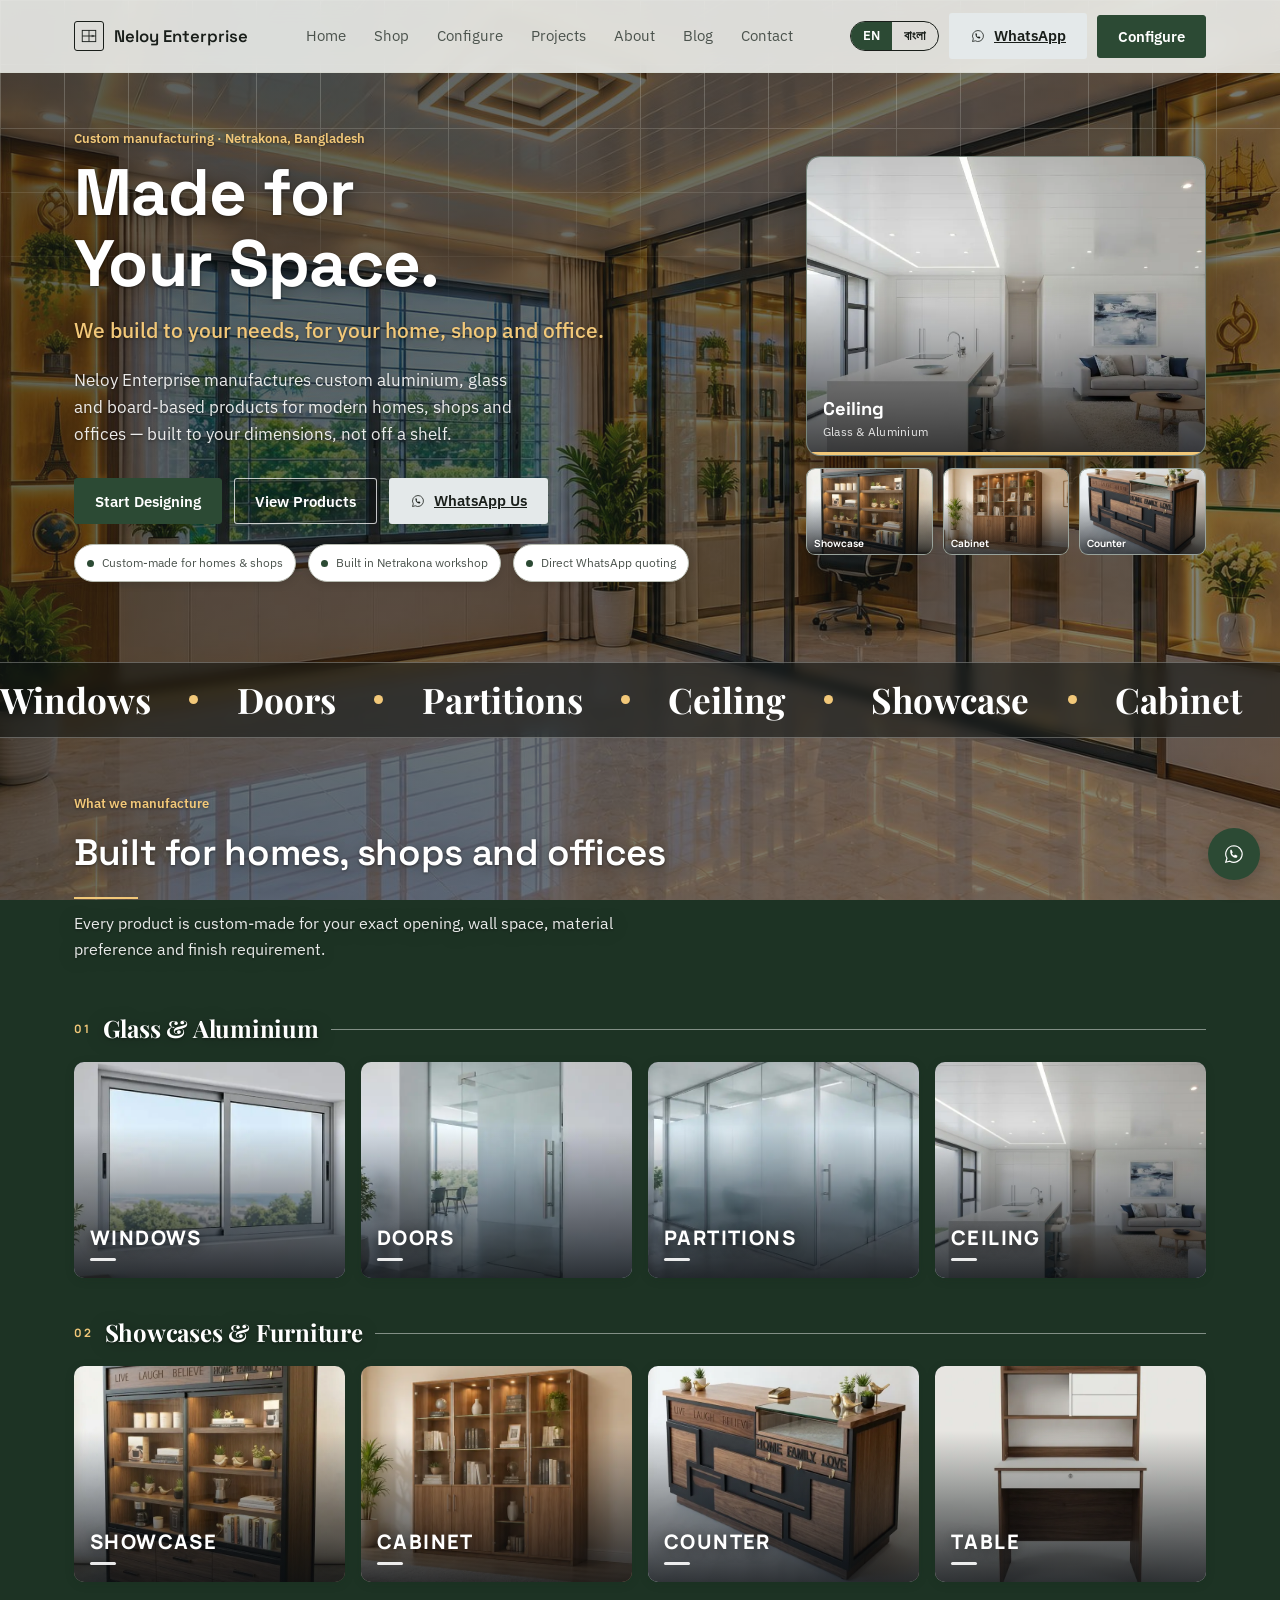
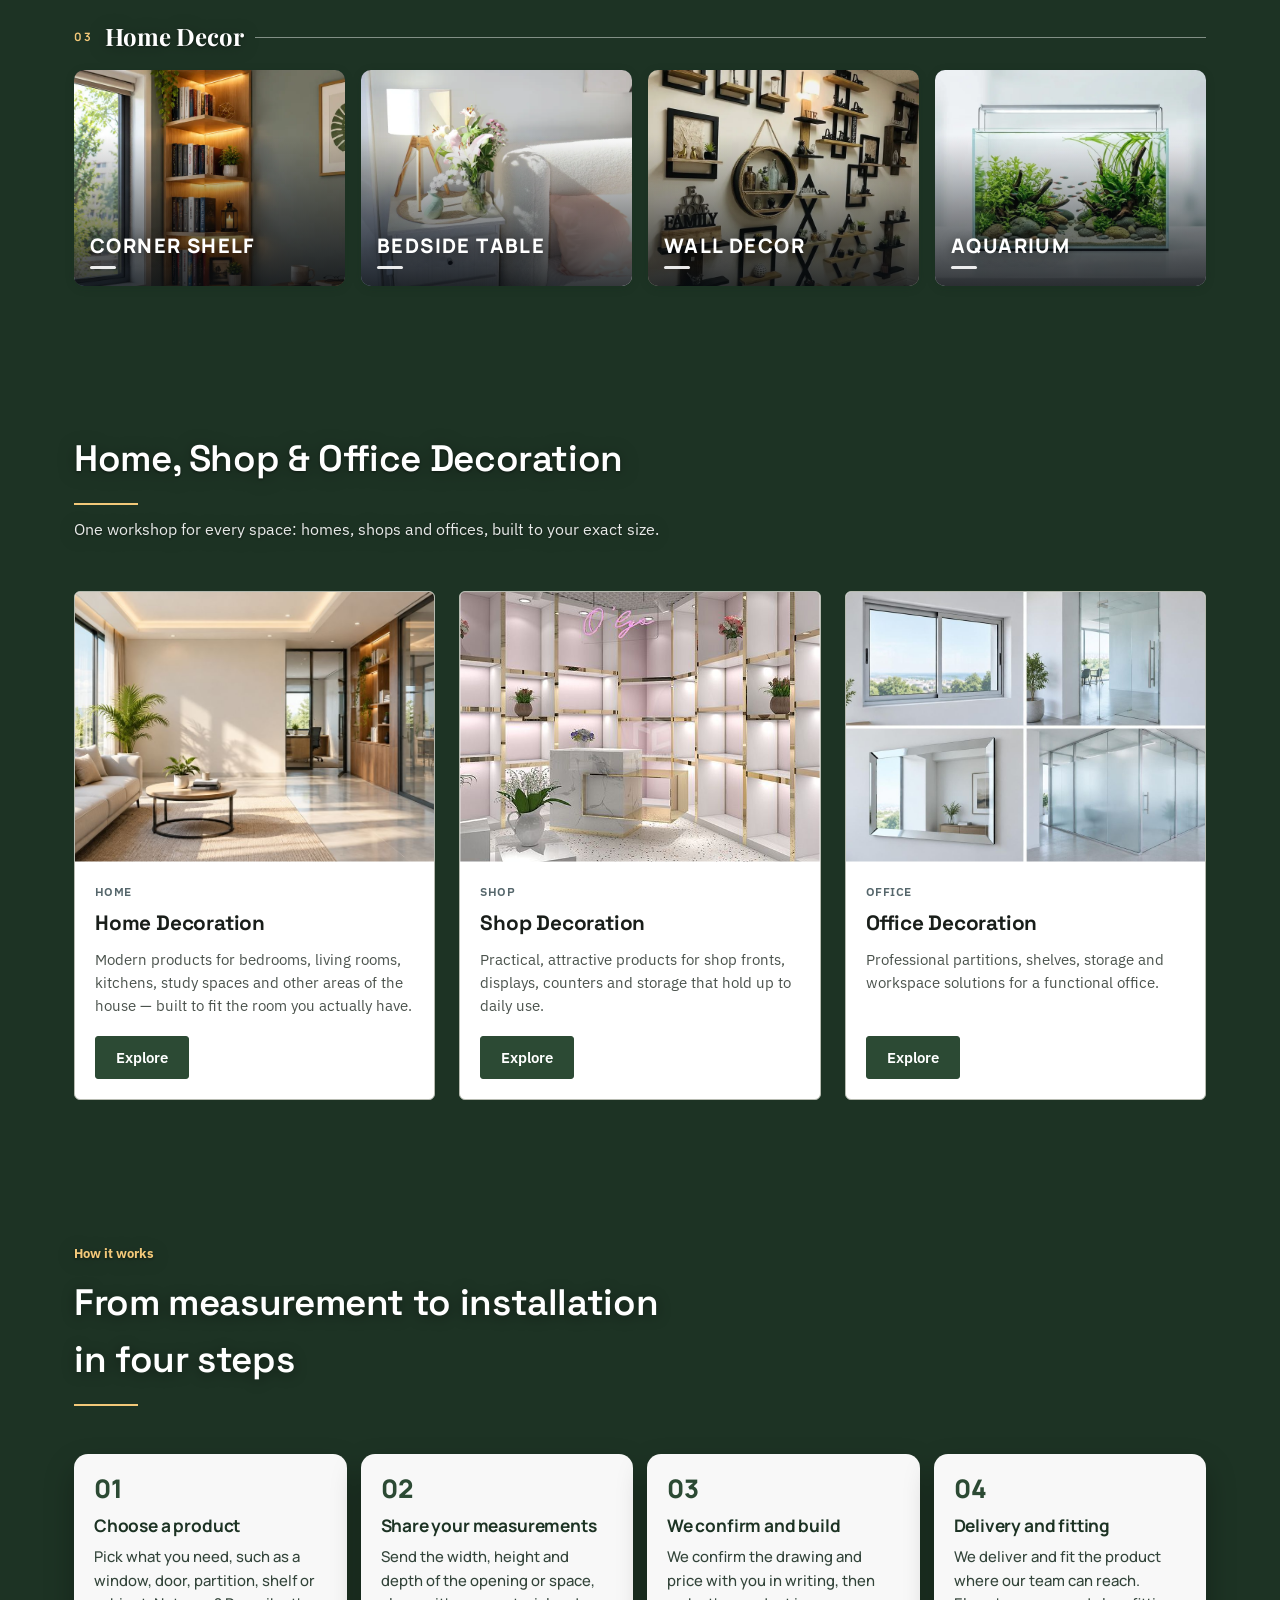
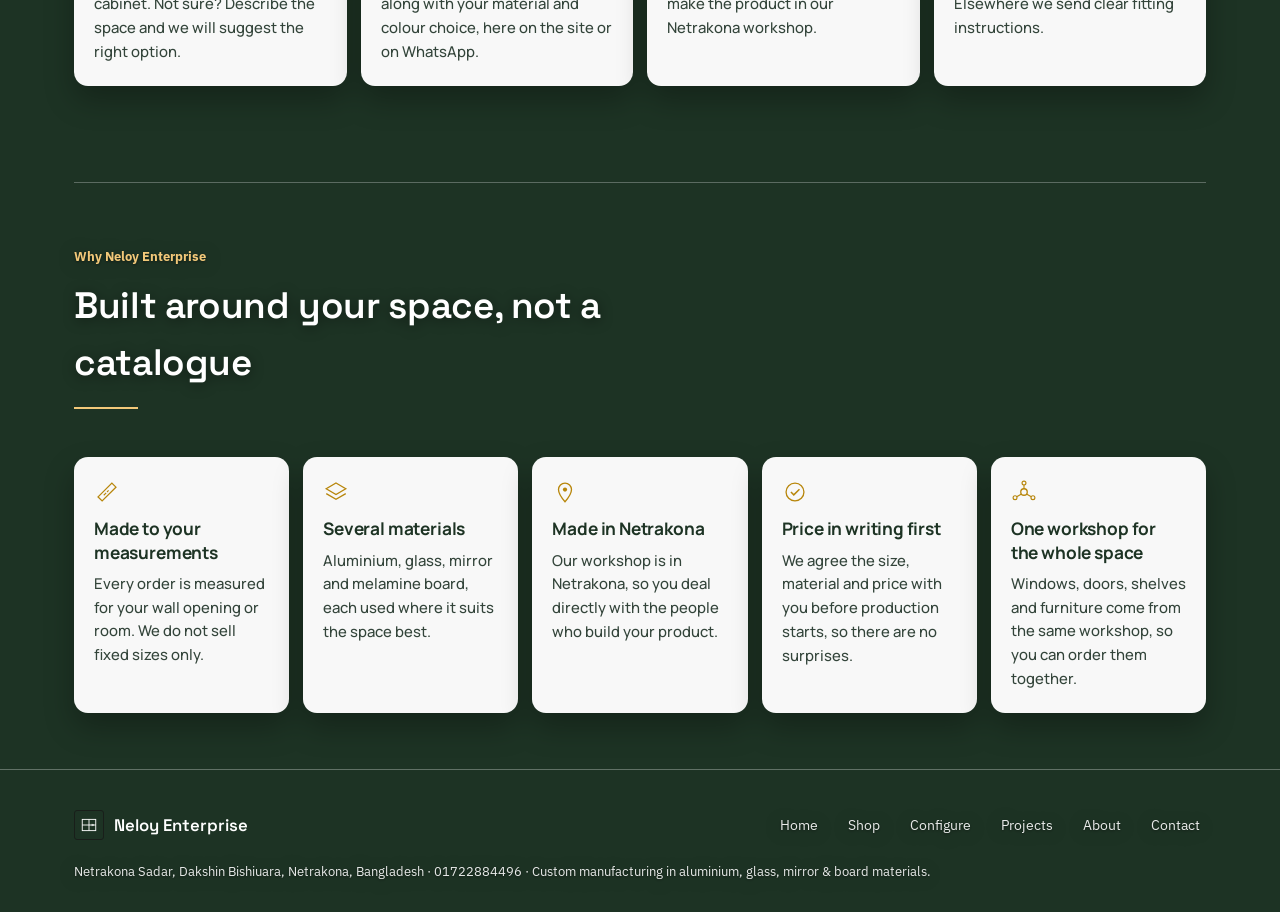
==== index.html @ 78559df0 "Update index.html" ====
<!DOCTYPE html>
<html lang="en">
<head>
<script>document.documentElement.classList.add('js')</script>
<meta charset="UTF-8">
<meta name="viewport" content="width=device-width, initial-scale=1, viewport-fit=cover">
<title>Neloy Enterprise — Custom Manufacturing for Home, Shop & Office</title>
<meta name="description" content="Neloy Enterprise is a Bangladesh-based manufacturer of custom aluminium windows, doors, glass & mirror work, and board furniture — built to size in our Netrakona workshop for homes, shops and offices.">
<meta property="og:type" content="website">
<meta property="og:title" content="Neloy Enterprise — Custom Manufacturing for Home, Shop & Office">
<meta property="og:description" content="Custom aluminium windows & doors, glass & mirror work, and made-to-measure board furniture — manufactured in Netrakona, Bangladesh.">
<meta property="og:image" content="https://www.neloy.in/website%20pic/new%20background%20pic.jpg">
<meta property="og:url" content="https://www.neloy.in/">
<meta name="twitter:card" content="summary_large_image">
<meta name="twitter:title" content="Neloy Enterprise — Custom Manufacturing for Home, Shop & Office">
<meta name="twitter:description" content="Custom aluminium windows & doors, glass & mirror work, and made-to-measure board furniture — manufactured in Netrakona, Bangladesh.">
<meta name="twitter:image" content="https://www.neloy.in/website%20pic/new%20background%20pic.jpg">

<link rel="preconnect" href="https://fonts.googleapis.com">
<link rel="preconnect" href="https://fonts.gstatic.com" crossorigin>
<link href="https://fonts.googleapis.com/css2?family=Space+Grotesk:wght@400;500;600;700&family=IBM+Plex+Sans:wght@400;500;600&family=Noto+Sans+Bengali:wght@400;500;600;700&family=Playfair+Display:wght@600;700;800&family=Manrope:wght@400;500;600&display=swap" rel="stylesheet">

<style>
  :root{
    box-sizing: border-box;
    padding-top: env(safe-area-inset-top, 0px);
    padding-bottom: env(safe-area-inset-bottom, 0px);

    --bg: #F1F2EE;
    --bg-raised: #FFFFFF;
    --ink: #191E1A;
    --ink-soft: #4B534D;
    --line: #D7D9D1;
    --line-strong: #B7BBB1;
    --green: #2C4A34;
    --green-deep: #1D3324;
    --green-tint: #E4EAE1;
    --steel: #55666B;
    --steel-tint: #E4E9EA;
    --amber: #A85A2A;
    --card: #FFFFFF;
    --focus: #2C4A34;
    --font-display: 'Space Grotesk', 'IBM Plex Sans', sans-serif;
    --font-body: 'IBM Plex Sans', sans-serif;
    --font-bn: 'Noto Sans Bengali', 'IBM Plex Sans', sans-serif;
  }
  :root:not([data-theme="light"]){
    @media (prefers-color-scheme: dark){
      --bg: #14171A;
      --bg-raised: #1B1F1E;
      --ink: #EDEFEA;
      --ink-soft: #A9B0A9;
      --line: #2C312D;
      --line-strong: #3B423C;
      --green: #6FA684;
      --green-deep: #8FC29F;
      --green-tint: #1E2A22;
      --steel: #93A5A9;
      --steel-tint: #202829;
      --amber: #D68A56;
      --card: #1B1F1E;
    }
  }
  :root[data-theme="dark"]{
    --bg: #14171A;
    --bg-raised: #1B1F1E;
    --ink: #EDEFEA;
    --ink-soft: #A9B0A9;
    --line: #2C312D;
    --line-strong: #3B423C;
    --green: #6FA684;
    --green-deep: #8FC29F;
    --green-tint: #1E2A22;
    --steel: #93A5A9;
    --steel-tint: #202829;
    --amber: #D68A56;
    --card: #1B1F1E;
  }

  *{ box-sizing: border-box; }
  html{ scroll-padding-top: calc(84px + env(safe-area-inset-top, 0px)); }
  html,body{ height: 100%; }
  body{
    margin:0;
    background-color: var(--green-deep);
    background-image:
      linear-gradient(135deg, rgba(15, 21, 19, 0.70), rgba(15, 21, 19, 0.50)),
      url("[data-uri]");
    background-position: center;
    background-size: cover;
    background-repeat: no-repeat;
    background-attachment: fixed;
    color: var(--ink);
    font-family: var(--font-body);
    font-size: 16px; line-height: 1.55;
    -webkit-font-smoothing: antialiased;
    overflow-x: hidden;
  }
  body::before{
    content:""; position: fixed; inset:0; pointer-events:none; z-index: 0;
    background-image:
      linear-gradient(var(--line) 1px, transparent 1px),
      linear-gradient(90deg, var(--line) 1px, transparent 1px);
    background-size: 64px 64px;
    opacity: .35;
    mask-image: linear-gradient(to bottom, black, transparent 320px);
  }
  img, svg{ max-width: 100%; display:block; }
  a{ color: inherit; }
  .bn{ font-family: var(--font-bn); }
  h1,h2,h3,h4{ font-family: var(--font-display); margin:0; letter-spacing: -0.01em; }
  p{ margin:0; }
  button{ font-family: inherit; cursor:pointer; }
  :focus-visible{ outline: 2px solid var(--focus); outline-offset: 2px; }
  .wrap{ max-width: 1180px; margin: 0 auto; padding: 0 24px; position: relative; z-index:1; }
  @media (max-width: 640px){ .wrap{ padding: 0 18px; } }

  /* ---------- Nav ---------- */
  header.site{
    position: sticky; top:0; z-index: 50;
    padding-top: env(safe-area-inset-top, 0px);
    background: color-mix(in srgb, var(--bg) 88%, transparent);
    backdrop-filter: blur(10px);
    border-bottom: 1px solid var(--line);
  }
  .navbar{ display:flex; align-items:center; justify-content:space-between; height:72px; }
  .brand{ display:flex; align-items:center; gap:10px; font-family: var(--font-display); font-weight:600; font-size:1.05rem; }
  .brand .mark{ width:30px; height:30px; border:1.5px solid var(--ink); border-radius:3px; display:grid; place-items:center; flex-shrink:0; }
  .brand .mark svg{ width:18px; height:18px; }
  nav.links{ display:flex; align-items:center; gap: 28px; }
  nav.links button.navlink{
    background:none; border:none; color: var(--ink-soft); font-size:.95rem; padding:6px 0;
    border-bottom: 2px solid transparent; transition: color .15s, border-color .15s;
  }
  nav.links button.navlink:hover, nav.links button.navlink.active{ color: var(--ink); border-color: var(--green); }
  .btn{
    display:inline-flex; align-items:center; justify-content:center; gap:8px;
    padding: 11px 20px; border-radius: 3px; font-size:.92rem; font-weight:600;
    border: 1.5px solid var(--ink); background: transparent; color: var(--ink);
    transition: transform .12s ease, background .15s, color .15s, border-color .15s;
    white-space: nowrap;
  }
  .btn:hover{ transform: translateY(-1px); }
  .btn.primary{ background: var(--green); border-color: var(--green); color: #fff; }
  .btn.primary:hover{ background: var(--green-deep); border-color: var(--green-deep); }
  .btn.wa{ background: var(--steel-tint); border-color: transparent; color: var(--ink); }
  .btn.small{ padding: 8px 14px; font-size: .85rem; }
  .navbar .cta-group{ display:flex; align-items:center; gap:10px; }
  .hamburger{ display:none; background:none; border:1.5px solid var(--line-strong); border-radius:3px; padding:8px; }
  .hamburger svg{ width:20px; height:20px; }
  .mobile-panel{ display:none; flex-direction:column; gap:4px; padding: 8px 0 20px; border-top: 1px solid var(--line); }
  .mobile-panel button.navlink{ text-align:left; padding:12px 4px; border-bottom: 1px solid var(--line); }
  @media (max-width: 880px){
    nav.links{ display:none; }
    .navbar .cta-group .btn:not(.primary){ display:none; }
    .hamburger{ display:inline-grid; place-items:center; }
    header.site.open .mobile-panel{ display:flex; }
  }

  /* ---------- Sections generic ---------- */
  section{ padding: 88px 0; position: relative; z-index:1; }
  section.tight{ padding: 56px 0; }
  .view{ display:none; }
  .view.active{ display:block; animation: fadein .35s ease; }
  @keyframes fadein{ from{ opacity:0; transform: translateY(6px);} to{opacity:1; transform:none;} }
  .kicker{ font-size:.82rem; color: var(--steel); font-weight:600; margin-bottom:10px; }
  .section-head{ max-width: 620px; margin-bottom: 48px; }
  .section-head h2{ font-size: clamp(1.7rem, 3vw, 2.3rem); font-weight:600; }
  .section-head p{ color: var(--ink-soft); margin-top:12px; font-size:1.03rem; }
  hr.rule{ border:none; border-top:1px solid var(--line); margin: 0; }

  /* ---------- Hero ---------- */
  .hero{ padding: 56px 0 80px; }
  .hero-grid{ display:grid; grid-template-columns: 1.05fr 0.95fr; gap: 56px; align-items:center; }
  @media (max-width: 940px){ .hero-grid{ grid-template-columns: 1fr; gap:40px; } }
  .hero h1{ font-size: clamp(2.4rem, 5.2vw, 4.1rem); font-weight:700; line-height:1.03; }
  .hero .bn-line{ font-size: clamp(1.05rem, 1.9vw, 1.3rem); color: var(--green); margin-top:18px; font-weight:500; }
  .hero .desc{ margin-top:20px; color: var(--ink-soft); font-size: 1.08rem; max-width: 46ch; }
  .hero .actions{ display:flex; flex-wrap:wrap; gap:12px; margin-top:30px; }
  .hero-trust{ display:flex; flex-wrap:wrap; gap:10px 12px; margin-top:20px; }
  .trust-pill{ display:inline-flex; align-items:center; gap:8px; padding:8px 12px; border-radius:999px; border:1px solid var(--line-strong); background: var(--bg-raised); color: var(--ink-soft); font-size:.78rem; box-shadow: 0 2px 10px rgba(0,0,0,0.12); }
  .trust-pill .dot{ width:7px; height:7px; border-radius:50%; background: var(--green); display:inline-block; }
  .mini-stats{ display:grid; grid-template-columns: repeat(3, minmax(0, 1fr)); gap:14px; margin-top:24px; }
  .mini-stat{ border:1px solid var(--line); background: var(--bg-raised); border-radius:8px; padding:18px 16px; box-shadow: 0 2px 10px rgba(0,0,0,0.10); }
  .mini-stat strong{ font-size:1.4rem; font-family: var(--font-display); color: var(--green-deep); display:block; }
  .mini-stat span{ color: var(--ink-soft); font-size:.8rem; }
  .feature-row{ display:grid; grid-template-columns: repeat(3, 1fr); gap:20px; margin-top:32px; }
  .feature-card{ border:1px solid var(--line); border-radius:10px; background: var(--bg-raised); padding:24px 20px; box-shadow: 0 4px 16px rgba(0,0,0,0.10); }
  .feature-card .icn{ width:28px; height:28px; color: var(--green); margin-bottom:12px; }
  .feature-card h4{ font-size:1.05rem; margin-bottom:8px; }
  .feature-card p{ font-size:.9rem; color: var(--ink-soft); }
  .cta-band{ margin-top:16px; border:1px solid var(--line-strong); border-radius:12px; background: var(--bg-raised); padding:28px 30px; display:flex; align-items:center; justify-content:space-between; gap:18px; box-shadow: 0 4px 16px rgba(0,0,0,0.10); }
  .cta-band strong{ font-size:1.3rem; font-family: var(--font-display); }
  .cta-band p{ color: var(--ink-soft); }
  @media (max-width: 920px){ .feature-row{ grid-template-columns: 1fr; } .cta-band{ flex-direction:column; align-items:flex-start; } }
  .hero-visual{ position:relative; aspect-ratio: 4/5; border:1px solid var(--line-strong); border-radius:6px; background: var(--bg-raised); overflow:hidden; }

  #heroVisual{ aspect-ratio: 1/1; max-width:440px; margin-left:auto; }
  .category-slider{ position:relative; width:100%; height:100%; overflow:hidden; background:#F1F2EE; }
  .category-slider-track{ display:flex; height:100%; transition:transform .6s cubic-bezier(.4,0,.2,1); }
  .category-slide{ flex:0 0 100%; position:relative; width:100%; height:100%; border:0; padding:0; display:block; overflow:hidden; background:var(--green-deep); color:#fff; text-align:left; cursor:pointer; }
  .category-slide img{ display:block; width:100%; height:100%; object-fit:cover; }
  .category-slide::after{ content:""; position:absolute; inset:40% 0 0; background:linear-gradient(transparent,rgba(0,0,0,.72)); }
  .category-slide-no-image{ background:linear-gradient(135deg,var(--green-deep),var(--steel)); }
  .category-slide-caption{ position:absolute; z-index:1; left:20px; right:20px; bottom:34px; display:flex; flex-direction:column; gap:4px; }
  .category-slide-name{ font-family:var(--font-display); font-size:1.35rem; }
  .category-slide-group{ font-size:.72rem; letter-spacing:.1em; text-transform:uppercase; opacity:.85; }
  .category-slider-dots{ position:absolute; z-index:2; left:10px; right:10px; bottom:10px; display:flex; flex-wrap:wrap; justify-content:center; gap:5px; }
  .category-slider-dot{ width:7px; height:7px; padding:0; border:0; border-radius:50%; background:rgba(255,255,255,.65); cursor:pointer; }
  .category-slider-dot.on{ width:18px; border-radius:999px; background:#fff; }
  .category-slide:focus-visible,.category-slider-dot:focus-visible{ outline:2px solid #fff; outline-offset:-3px; }
  @media (max-width:900px){ #heroVisual{ margin:0 auto; } }
  .corner{ position:absolute; width:14px; height:14px; }
  .corner.tl{ top:-1px; left:-1px; border-top:2px solid var(--green); border-left:2px solid var(--green); }
  .corner.br{ bottom:-1px; right:-1px; border-bottom:2px solid var(--green); border-right:2px solid var(--green); }



  /* ---------- Category page: full-photo cards (name over the photo) ---------- */
  .cp-wrap{ display:block; }
  .cp-group{ margin-top:36px; }
  .cp-group:first-child{ margin-top:0; }
  .cp-group-title{ display:flex; align-items:center; gap:12px; margin:0 0 14px; font-family:'Playfair Display','Noto Sans Bengali',Georgia,serif; font-size:clamp(1.15rem,2vw,1.5rem); font-weight:700; color:var(--ink); }
  .cp-group-title .cp-num{ font:700 .72rem/1 'Manrope',sans-serif; letter-spacing:.16em; color:var(--green); }
  .cp-group-title::after{ content:""; flex:1; height:1px; background:var(--line-strong); }
  .cp-grid{ display:grid; grid-template-columns:repeat(4,minmax(0,1fr)); gap:16px; }
  @media (max-width:900px){ .cp-grid{ grid-template-columns:repeat(2,minmax(0,1fr)); gap:12px; } }
  @media (max-width:340px){ .cp-grid{ grid-template-columns:1fr; } }
  .cp-card{ position:relative; display:block; width:100%; aspect-ratio:5/4; padding:0; margin:0; border:0; border-radius:10px; overflow:hidden; cursor:pointer; isolation:isolate; text-align:left; background:#2a323a; box-shadow:0 2px 10px rgba(20,35,25,.16); transition:transform .45s cubic-bezier(.2,.7,.2,1), box-shadow .45s ease; -webkit-tap-highlight-color:transparent; font:inherit; }
  .cp-card.cp-pre{ opacity:0; transform:translateY(24px); }
  .cp-card.cp-in{ animation:cpIn .7s cubic-bezier(.2,.7,.2,1) backwards; animation-delay:calc(var(--i) * 70ms); }
  .cp-card img{ position:absolute; inset:0; width:100%; height:100%; object-fit:cover; object-position:center; z-index:0; transition:transform .9s cubic-bezier(.2,.7,.2,1); }
  .cp-card::after{ content:""; position:absolute; inset:0; z-index:1; pointer-events:none; background:linear-gradient(to top, rgba(8,12,16,.82) 0%, rgba(8,12,16,.42) 36%, rgba(8,12,16,0) 70%); }
  .cp-name{ position:absolute; left:0; right:0; bottom:0; z-index:2; display:block; padding:16px 16px 17px; color:#fff; font-family:'Manrope','Noto Sans Bengali',sans-serif; font-weight:800; font-size:clamp(.92rem,1.6vw,1.25rem); line-height:1.15; letter-spacing:.07em; text-transform:uppercase; text-shadow:0 2px 12px rgba(0,0,0,.55); overflow-wrap:anywhere; transition:letter-spacing .5s ease, transform .5s cubic-bezier(.2,.7,.2,1); }
  .cp-card.cp-in .cp-name{ animation:cpName .9s ease backwards; animation-delay:calc(var(--i) * 70ms + 160ms); }
  .cp-name::after{ content:""; display:block; width:26px; height:3px; margin-top:9px; border-radius:2px; background:#fff; opacity:.9; transition:width .5s cubic-bezier(.2,.7,.2,1); }
  .cp-card.cp-empty{ background:linear-gradient(135deg,#3a4651,#1b222a); }
  .cp-soon{ position:absolute; top:10px; left:10px; z-index:2; padding:4px 8px; border:1px solid rgba(255,255,255,.4); border-radius:20px; color:rgba(255,255,255,.88); font:700 .6rem/1 'Manrope',sans-serif; letter-spacing:.1em; text-transform:uppercase; }
  .cp-card:focus-visible{ outline:3px solid var(--green); outline-offset:2px; transform:translateY(-6px); box-shadow:0 18px 36px rgba(20,35,25,.3); }
  .cp-card:active{ transform:scale(.985); }
  @media (hover:hover){
    .cp-card:hover{ transform:translateY(-6px); box-shadow:0 18px 36px rgba(20,35,25,.3); }
    .cp-card:hover img{ transform:scale(1.07); }
    .cp-card:hover .cp-name{ letter-spacing:.1em; }
    .cp-card:hover .cp-name::after{ width:100%; }
  }
  @media (max-width:520px){ .cp-name{ padding:12px 11px 13px; letter-spacing:.05em; } .cp-name::after{ margin-top:7px; width:20px; } .cp-soon{ top:8px; left:8px; font-size:.54rem; } }
  @keyframes cpIn{ from{ opacity:0; transform:translateY(26px); } to{ opacity:1; transform:none; } }
  @keyframes cpName{ from{ opacity:0; filter:blur(5px); } to{ opacity:1; filter:blur(0); } }
  @media (prefers-reduced-motion: reduce){ .cp-card, .cp-card *, .cp-card::after{ animation:none !important; transition:none !important; } .cp-card.cp-pre{ opacity:1; transform:none; } .cp-card:hover, .cp-card:focus-visible, .cp-card:active{ transform:none; } .cp-card:hover img{ transform:none; } }

  /* ---------- Markets ---------- */

  .market-combo{ display:grid; grid-template-columns:repeat(3,1fr); gap:24px; margin-top:8px; }
  @media (max-width: 900px){ .market-combo{ grid-template-columns:1fr; } }
  .mc-card{ border:1px solid var(--line-strong); border-radius:6px; overflow:hidden; background:var(--bg-raised); display:flex; flex-direction:column; }
  .mc-card .art{ aspect-ratio:4/3; position:relative; overflow:hidden; }
  .mc-card .art img{ position:absolute; inset:0; width:100%; height:100%; object-fit:cover; }
  .mc-body{ padding:20px; display:flex; flex-direction:column; flex:1; }
  .mc-body .mtag{ font-size:.78rem; font-weight:600; color:var(--steel); text-transform:uppercase; letter-spacing:.04em; }
  .mc-body h3{ font-size:1.3rem; margin-top:6px; }
  .mc-body .copy{ color:var(--ink-soft); margin-top:10px; font-size:.92rem; flex:1; }
  .mc-body .btn{ margin-top:18px; align-self:flex-start; }
  .market{ display:grid; grid-template-columns: 1fr 1fr; gap:56px; align-items:center; padding: 52px 0; }
  .market:not(:last-child){ border-bottom: 1px solid var(--line); }
  .market.rev .art{ order:2; }
  @media (max-width: 900px){ .market, .market.rev .art{ grid-template-columns:1fr; order:0; } .market{ gap:28px; } }
  .market .art{ aspect-ratio: 5/4; border:1px solid var(--line-strong); border-radius:6px; overflow:hidden; position:relative; background: var(--bg-raised); }
  .market .tag{ font-size:.8rem; font-weight:600; color: var(--steel); text-transform:uppercase; letter-spacing:.04em; }
  .market h3{ font-size:1.8rem; margin-top:8px; }
  .market p.copy{ color: var(--ink-soft); margin-top:14px; max-width: 46ch; }
  .market .btn{ margin-top:22px; }

  /* ---------- Configure ---------- */
  .configurator{ display:grid; grid-template-columns: minmax(250px,.95fr) minmax(0,2.1fr) minmax(230px,.9fr); gap: 0; border:1px solid var(--line-strong); border-radius:8px; overflow:hidden; background: var(--card); }
  @media (max-width: 1000px){ .configurator{ grid-template-columns: 1fr; } .configurator .cfg-stage{ order:-1; } }
  .cfg-form{ padding: 28px 24px; border-right: 1px solid var(--line); }
  @media (max-width: 1000px){ .cfg-form{ border-right:none; border-bottom:1px solid var(--line); } .cfg-summary{ border-top:1px solid var(--line); } }
  .cfg-row{ margin-bottom: 22px; }
  .cfg-row label{ display:block; font-size:.85rem; font-weight:600; color: var(--ink-soft); margin-bottom:8px; }
  .cfg-row select, .cfg-row input[type=number]{
    width:100%; padding: 12px 14px; border:1px solid var(--line-strong); border-radius:4px;
    background: var(--bg); color: var(--ink); font-family: var(--font-body); font-size: .98rem;
  }
  .dims{ display:grid; grid-template-columns: 1fr 1fr; gap:16px; }
  .cfg-summary{ padding: 28px 24px; background: var(--green-tint); display:flex; flex-direction:column; }
  .cfg-summary .label{ font-size:.85rem; color: var(--ink-soft); font-weight:600; }
  .price-tag{ font-family: var(--font-display); font-size: 2.6rem; font-weight:700; color: var(--green-deep); margin: 10px 0 2px; }
  .cfg-summary .note{ font-size:.85rem; color: var(--ink-soft); margin-bottom: 22px; }
  .spec-list{ list-style:none; padding:0; margin:0 0 26px; display:flex; flex-direction:column; gap:10px; font-size:.92rem; }
  .spec-list li{ display:flex; justify-content:space-between; border-bottom:1px dashed var(--line-strong); padding-bottom:8px; }
  .spec-list li span:first-child{ color: var(--ink-soft); }
  .cfg-summary .btn{ width:100%; }

  /* ---------- Shop grid ---------- */
  .filter-row{ display:flex; flex-wrap:wrap; gap:8px; margin-bottom: 32px; }
  .chip{ padding:8px 14px; border:1px solid var(--line-strong); border-radius: 999px; background:none; font-size:.85rem; color: var(--ink-soft); }
  .chip.active, .chip:hover{ border-color: var(--green); color: var(--green); }
  .product-grid{ display:grid; grid-template-columns: repeat(4, 1fr); gap: 22px; }
  @media (max-width: 980px){ .product-grid{ grid-template-columns: repeat(2,1fr); } }
  @media (max-width: 560px){ .product-grid{ grid-template-columns: 1fr; } }
  .p-card{ border:1px solid var(--line); border-radius:6px; overflow:hidden; background: var(--card); display:flex; flex-direction:column; transition: border-color .15s, transform .15s; }
  .p-card:hover{ border-color: var(--green); transform: translateY(-2px); }
  .p-card .thumb{ aspect-ratio: 4/3; position:relative; overflow:hidden; }
  .p-card .body{ padding: 18px; display:flex; flex-direction:column; gap:8px; flex:1; }
  .p-card h3{ font-size: 1rem; font-weight:600; }
  .p-card p{ font-size:.88rem; color: var(--ink-soft); flex:1; }
  .p-card .price{ font-size:.85rem; color: var(--green-deep); font-weight:600; }
  .p-card .btn{ margin-top:10px; }

  /* ---------- Product detail ---------- */
  .pd-grid{ display:grid; grid-template-columns: 1fr 1fr; gap: 48px; align-items:flex-start; }
  @media (max-width: 900px){ .pd-grid{ grid-template-columns:1fr; } }
  .pd-back{ display:inline-flex; align-items:center; gap:6px; color: var(--steel); font-size:.9rem; background:none; border:none; margin-bottom: 22px; }
  .pd-thumb{ aspect-ratio:1/1; border:1px solid var(--line-strong); border-radius:8px; overflow:hidden; position:relative; }
  .pd-grid h2{ font-size: 2rem; }
  .tag-row{ display:flex; flex-wrap:wrap; gap:8px; margin: 16px 0 18px; }
  .tag{ font-size:.78rem; padding:5px 10px; border:1px solid var(--line-strong); border-radius:999px; color: var(--ink-soft); }
  .pd-grid .desc{ color: var(--ink-soft); margin-bottom: 22px; }
  .spec-grid{ display:grid; grid-template-columns:1fr 1fr; gap:14px; margin-bottom:28px; }
  .spec-box{ border:1px solid var(--line); border-radius:6px; padding:14px 16px; }
  .spec-box .k{ font-size:.78rem; color: var(--steel); font-weight:600; }
  .spec-box .v{ font-size:.92rem; margin-top:4px; }
  .pd-actions{ display:flex; gap:12px; flex-wrap:wrap; }

  /* ---------- Process ---------- */
  .process{ display:grid; grid-template-columns: repeat(4,1fr); gap:0; border-top:1px solid var(--line); border-left:1px solid var(--line); }
  @media (max-width: 900px){ .process{ grid-template-columns: repeat(2,1fr); } }
  @media (max-width: 560px){ .process{ grid-template-columns: 1fr; } }
  .p-step{ padding: 30px 26px; border-right:1px solid var(--line); border-bottom:1px solid var(--line); }
  .p-step .num{ font-family: var(--font-display); font-size: 2rem; color: var(--line-strong); font-weight:700; }
  .p-step h4{ font-size: 1.05rem; margin: 10px 0 8px; }
  .p-step p{ color: var(--ink-soft); font-size:.92rem; }

  /* ---------- Why ---------- */
  .why-grid{ display:grid; grid-template-columns: repeat(5, 1fr); gap: 20px; }
  @media (max-width: 980px){ .why-grid{ grid-template-columns: repeat(2,1fr); } }
  @media (max-width: 560px){ .why-grid{ grid-template-columns: 1fr; } }
  .why-card{ padding: 4px; }
  .why-card .icn{ width:28px; height:28px; color: var(--green); margin-bottom: 14px; }
  .why-card h4{ font-size: 1rem; margin-bottom:8px; }
  .why-card p{ font-size: .88rem; color: var(--ink-soft); }

  /* ---------- Gallery ---------- */
  .gal-grid{ display:grid; grid-template-columns: repeat(4,1fr); gap: 4px; }
  @media (max-width: 900px){ .gal-grid{ grid-template-columns: repeat(3,1fr); } }
  @media (max-width: 560px){ .gal-grid{ grid-template-columns: repeat(2,1fr); } }
  .gal-tile{ aspect-ratio:1; position:relative; overflow:hidden; }
  .gal-tile .cap{ position:absolute; left:0; right:0; bottom:0; padding:10px 12px; font-size:.75rem; color:#fff; background: linear-gradient(to top, rgba(0,0,0,.65), transparent); }

  /* ---------- About ---------- */
  .about-grid{ display:grid; grid-template-columns: 1fr 1fr; gap: 56px; align-items:center; }
  @media (max-width: 900px){ .about-grid{ grid-template-columns:1fr; } }
  .stat-row{ display:grid; grid-template-columns: repeat(3,1fr); gap:20px; margin-top:28px; }
  .stat{ border-top:2px solid var(--green); padding-top:10px; }
  .stat .n{ font-family: var(--font-display); font-size:1.8rem; font-weight:700; }
  .stat .l{ font-size:.8rem; color: var(--ink-soft); margin-top:4px; }

  /* ---------- Contact ---------- */
  .contact-grid{ display:grid; grid-template-columns: 1fr 1fr; gap: 48px; }
  @media (max-width: 900px){ .contact-grid{ grid-template-columns:1fr; } }
  .info-block{ display:flex; flex-direction:column; gap:22px; }
  .info-row{ display:flex; gap:14px; align-items:flex-start; }
  .info-row .icn{ width:22px; height:22px; color: var(--green); flex-shrink:0; margin-top:2px; }
  .info-row .t{ font-size:.8rem; color: var(--steel); font-weight:600; }
  .info-row .v{ font-size:.98rem; margin-top:2px; }
  .map-box{ margin-top: 8px; aspect-ratio: 16/9; border:1px solid var(--line-strong); border-radius:6px; position:relative; overflow:hidden; background: var(--bg-raised); }
  form.contact-form{ display:flex; flex-direction:column; gap:16px; border:1px solid var(--line-strong); border-radius:8px; padding: 28px; background: var(--card); }
  form.contact-form input, form.contact-form textarea{
    width:100%; padding:12px 14px; border:1px solid var(--line-strong); border-radius:4px; background: var(--bg); color:var(--ink); font-family: var(--font-body); font-size:.95rem;
  }
  form.contact-form textarea{ min-height: 100px; resize: vertical; }
  form.contact-form label{ font-size:.85rem; font-weight:600; color: var(--ink-soft); margin-bottom:-8px; }
  .form-msg{ font-size:.85rem; color: var(--green-deep); display:none; }

  /* ---------- Footer ---------- */
  footer{ border-top:1px solid var(--line); padding: 40px 0 calc(30px + env(safe-area-inset-bottom, 0px)); }
  .foot-row{ display:flex; flex-wrap:wrap; justify-content:space-between; gap: 24px; }
  .foot-nav{ display:flex; gap:18px; flex-wrap:wrap; }
  .foot-nav button{ background:none; border:none; color: var(--ink-soft); font-size:.88rem; }
  footer .fine{ color: var(--steel); font-size:.8rem; margin-top: 22px; }

  .pw{display:grid;grid-template-columns:380px 1fr;border:1px solid var(--line-strong);border-radius:8px;overflow:hidden;background:#fff;color:#222;min-height:680px}
  @media(max-width:900px){.pw{grid-template-columns:1fr}}
  .pw-panel{display:flex;flex-direction:column;border-right:1px solid #ddd;background:#fff;max-height:760px}
  @media(max-width:900px){.pw-panel{max-height:none;border-right:none;border-bottom:1px solid #ddd}}
  .pw-title{padding:18px 20px 12px}.pw-title h3{font-size:1.45rem;font-weight:700;color:#111}.pw-title p{font-size:.78rem;color:#444;margin-top:6px}
  .pw-steps{flex:1;overflow-y:auto;border-top:1px solid #ddd}
  .pw-step{border-bottom:1px solid #ddd}
  .pw-step .head{display:flex;align-items:center;gap:10px;width:100%;padding:15px 18px;background:#fff;border:none;text-align:left;cursor:pointer;color:#111;font-size:.84rem}
  .pw-step .head .t{font-weight:600;flex:1}.pw-step .head .sum{font-size:.68rem;color:#666;max-width:42%;text-align:right}
  .pw-step .head .chev{font-size:.7rem;color:#555;transition:transform .15s}
  .pw-step.open .head{background:#fdd04b;font-weight:700}.pw-step.open .head .chev{transform:rotate(180deg)}
  .pw-step .body{display:none;padding:16px 18px 20px;background:#fff}.pw-step.open .body{display:block}
  .pw-step .vc-field label{color:#444}.pw-step input[type=number],.pw-step input[type=text],.pw-step input[type=tel],.pw-step select{width:100%;padding:8px 9px;border:1px solid #bbb;border-radius:4px;background:#fff;color:#111;font-size:.88rem}
  .pw-step .vc-field-row{display:flex;gap:10px;flex-wrap:wrap;margin-bottom:10px}.pw-step .vc-field{flex:1;min-width:90px}
  .pw-step .vc-field label{display:block;font-size:.74rem;margin-bottom:5px}
  .pw-step .stepper{display:flex;align-items:center;border:1px solid #bbb;border-radius:4px;width:fit-content}
  .pw-step .stepper button{width:34px;height:34px;background:#f4f4f4;border:none;font-size:1.1rem;color:#111;cursor:pointer}.pw-step .stepper .val{width:40px;text-align:center;font-weight:700}
  .pw-step .vc-swatches{display:flex;gap:10px;flex-wrap:wrap;margin-top:6px}
  .pw-step .vc-swatches .sw{width:34px;height:34px;border-radius:50%;border:2px solid #ccc;cursor:pointer;padding:0}.pw-step .vc-swatches .sw.on{outline:3px solid #2ec4a5;outline-offset:2px}
  .pw-tiles{display:grid;grid-template-columns:repeat(3,1fr);gap:8px;margin:10px 0}
  .pw-tile{border:1px solid #ccc;background:#fff;border-radius:4px;padding:8px 4px 6px;font-size:.66rem;color:#222;cursor:pointer;display:flex;flex-direction:column;align-items:center;gap:4px}
  .pw-tile svg{width:34px;height:34px}.pw-tile:hover{border-color:#fdd04b;background:#fffbea}.pw-tile:disabled{opacity:.35;cursor:not-allowed}
  .pw-mini{display:flex;gap:8px;flex-wrap:wrap}.pw-mini button{font-size:.72rem;padding:6px 10px;border:1px solid #bbb;background:#f6f6f6;border-radius:14px;cursor:pointer;color:#111}
  .pw-hint{font-size:.72rem;color:#666;margin:6px 0}
  .pw-price{display:flex;align-items:stretch;background:#000;color:#fff}
  .pw-price .pr{flex:1;padding:12px 18px;display:flex;flex-direction:column;justify-content:center}.pw-price .pr b{font-size:1.45rem}.pw-price .pr small{font-size:.62rem;opacity:.75}
  .pw-cta{display:flex;align-items:center;justify-content:center;padding:0 22px;background:#2ec4a5;color:#fff;font-weight:700;font-size:.78rem;text-transform:uppercase;letter-spacing:.04em;text-decoration:none;text-align:center}
  .pw-stage{position:relative;background:linear-gradient(#e9e9ea,#e2e2e3);display:flex;flex-direction:column;min-height:560px}
  .pw-tools{display:flex;justify-content:flex-end;gap:2px;padding:12px 14px}.pw-tools button{background:#fff;border:1px solid #ddd;font-size:.7rem;padding:7px 12px;cursor:pointer;color:#222}.pw-tools button.on{background:#fdd04b;font-weight:700}
  .pw-stage .vc-canvas{flex:1;display:flex;align-items:center;justify-content:center;padding:0 12px}.pw-stage svg{width:100%;max-height:560px}
  .pw-stage .cell{cursor:pointer}.pw-stage .hs:hover{fill:rgba(253,208,75,.55)!important}.pw-stage .dv:hover{fill:rgba(46,196,165,.45)!important}.pw-stage .cell:hover{stroke:#fdd04b;stroke-width:2}
  .pw-undo{position:absolute;left:14px;bottom:14px;background:#fff;border:1px solid #ddd;border-radius:18px;padding:7px 14px;font-size:.72rem;cursor:pointer;color:#222}
  .pw-extra{background:#fff;padding:14px 18px;border-top:1px solid #ddd;display:none;color:#222}.pw-extra.on{display:block}
  .vc-break{font-size:.8rem}.vc-break div{display:flex;justify-content:space-between;gap:12px;padding:3px 0;color:#444}.vc-break div.tot{color:#111;font-weight:700;border-top:1px solid #ddd;margin-top:4px;padding-top:6px}.vc-break .nc span:last-child{color:#b45309}
  .vc-set{margin-top:10px;font-size:.8rem}.vc-set label{display:flex;justify-content:space-between;align-items:center;gap:8px;padding:3px 0;color:#444}.vc-set input{width:110px;padding:5px 7px;border:1px solid #bbb;border-radius:4px}
  .vc-bar,.vc-bar .btn{display:none}

.cfg-stage{position:relative;border:1px solid var(--line-strong);border-radius:8px;background:linear-gradient(#ececed,#dedee0);margin-bottom:18px;overflow:hidden}
  .cfg-stage .tl{display:flex;justify-content:space-between;align-items:center;padding:10px 14px;font-size:.8rem;color:#333}
  .cfg-stage .tl button{background:#fff;border:1px solid #ccc;padding:7px 14px;font-size:.74rem;cursor:pointer;color:#222}.cfg-stage .tl button.on{background:#fdd04b;font-weight:700}
  .cfg-stage svg{width:100%;max-height:420px;display:block}
  .configurator .cfg-stage{ margin:0; border:0; border-radius:0; display:flex; flex-direction:column; min-width:0; }
  .configurator .cfg-stage #cfgPreview{ flex:1; display:flex; align-items:center; }
  /* ---------- WhatsApp float ---------- */

  .wa-float{
    position: fixed; right: 20px; bottom: calc(20px + env(safe-area-inset-bottom, 0px)); z-index: 60;
    width:52px; height:52px; border-radius:50%; background: var(--green); color:#fff; display:grid; place-items:center;
    border: none; box-shadow: 0 6px 18px rgba(0,0,0,.22);
  }
  .wa-float svg{ width:24px; height:24px; }

  ::selection{ background: var(--green); color:#fff; }

  /* ---------- Text on the background photo: light cream + warm gold, tuned to the photo ---------- */
  :root{ --on-photo:#FFFFFF; --on-photo-soft:rgba(255,255,255,.9); --on-photo-accent:#F2C879; --on-photo-shadow:0 1px 3px rgba(0,0,0,.45), 0 2px 18px rgba(0,0,0,.35); }
  .hero h1, .section-head h2{ color:var(--on-photo); text-shadow:var(--on-photo-shadow); }
  .hero .desc, .section-head p{ color:var(--on-photo-soft); text-shadow:var(--on-photo-shadow); }
  .hero .bn-line, .kicker{ color:var(--on-photo-accent); text-shadow:var(--on-photo-shadow); }
  .chip{ color:var(--on-photo); border-color:rgba(255,255,255,.55); background:rgba(0,0,0,.22); }
  .chip.active, .chip:hover{ color:#1D3324; background:var(--on-photo-accent); border-color:var(--on-photo-accent); }
  .about-grid h2{ color:var(--on-photo); text-shadow:var(--on-photo-shadow); }
  .about-grid p{ color:var(--on-photo-soft) !important; text-shadow:var(--on-photo-shadow); }
  .about-grid .bn-line{ color:var(--on-photo-accent) !important; }
  .about-grid .stat{ border-top-color:var(--on-photo-accent); }
  .about-grid .stat .n{ color:var(--on-photo); text-shadow:var(--on-photo-shadow); }
  .about-grid .stat .l{ color:var(--on-photo-soft); text-shadow:var(--on-photo-shadow); }
  .contact-grid .info-row .icn{ color:var(--on-photo-accent); }
  .contact-grid .info-row .t{ color:var(--on-photo-accent); text-shadow:var(--on-photo-shadow); }
  .contact-grid .info-row .v{ color:var(--on-photo); text-shadow:var(--on-photo-shadow); }
  .hero .btn:not(.primary):not(.wa), .contact-grid .actions .btn:not(.primary):not(.wa){ color:#fff; border-color:rgba(255,255,255,.75); background:rgba(0,0,0,.2); }
  .hero .btn:not(.primary):not(.wa):hover, .contact-grid .actions .btn:not(.primary):not(.wa):hover{ background:rgba(255,255,255,.18); }
  .contact-grid .actions a.btn:not(.primary){ color:#fff !important; border-color:rgba(255,255,255,.75); background:rgba(0,0,0,.25); }
  footer{ border-top-color:rgba(255,255,255,.3); }
  footer, footer .brand, footer .brand *{ color:var(--on-photo); }
  .foot-nav button{ color:var(--on-photo-soft) !important; text-shadow:var(--on-photo-shadow); }
  .foot-nav button:hover{ color:var(--on-photo-accent) !important; }
  footer .fine{ color:var(--on-photo-soft) !important; text-shadow:var(--on-photo-shadow); }
  .lang-sw{ display:inline-flex; border:1.5px solid var(--ink); border-radius:999px; overflow:hidden; flex-shrink:0; }
  .lang-sw button{ border:none; background:transparent; color:var(--ink); font-size:.82rem; font-weight:600; padding:7px 12px; line-height:1; }
  .lang-sw button.on{ background:var(--green); color:#fff; }
  .lang-bn body, .lang-bn h1, .lang-bn h2, .lang-bn h3, .lang-bn h4, .lang-bn button, .lang-bn .btn{ font-family: var(--font-bn); }
  .lang-bn .hero h1{ line-height:1.25; letter-spacing:0; }
  @media (max-width: 520px){
    .cta-group{ gap:6px; }
    .lang-sw button{ padding:6px 8px; font-size:.74rem; }
    .cta-group .btn.primary{ padding:8px 10px; font-size:.78rem; }
    header.site .brand{ font-size:.88rem; gap:6px; }
    header.site .brand .mark{ width:24px; height:24px; }
  }

  .blog-card-img{ width:100%; aspect-ratio:5/4; object-fit:cover; border-radius:10px; display:block; }
  .blog-hero-img{ width:100%; aspect-ratio:16/10; object-fit:cover; border-radius:12px; display:block; margin:6px 0 26px; }

  /* Shop product cards show real photos */
  .p-card .thumb img{ width:100%; height:100%; object-fit:cover; display:block; }

  /* ================= How it works + Why Neloy (one combined section) ================= */
  .combo .combo-topic + .combo-topic{ margin-top:clamp(56px,8vw,96px); padding-top:clamp(40px,6vw,64px); border-top:1px solid rgba(255,255,255,.28); }
  .combo .process{ border:0; gap:14px; grid-template-columns:repeat(4,minmax(0,1fr)); }
  .combo .why-grid{ gap:14px; grid-template-columns:repeat(5,minmax(0,1fr)); }
  @media (max-width:1100px){ .combo .why-grid{ grid-template-columns:repeat(2,minmax(0,1fr)); } }
  @media (max-width:980px){ .combo .process{ grid-template-columns:repeat(2,minmax(0,1fr)); } }
  @media (max-width:560px){ .combo .process, .combo .why-grid{ grid-template-columns:1fr; } }
  .combo .p-step, .combo .why-card{ background:rgba(255,255,255,.97); color:#1D3324; border-radius:14px; padding:22px 20px; box-shadow:0 14px 30px rgba(0,0,0,.28); border:0; }
  .combo .p-step .num{ font:800 1.6rem/1 'Manrope',sans-serif; color:#B8860B; margin-bottom:12px; }
  .combo .p-step h4, .combo .why-card h4{ font:700 1.08rem/1.35 'Manrope','Noto Sans Bengali',sans-serif; color:#1D3324; margin:0 0 8px; }
  .combo .p-step p, .combo .why-card p{ font:500 .93rem/1.6 'Manrope','Noto Sans Bengali',sans-serif; color:#33443a; margin:0; }
  .combo .why-card .icn{ width:26px; height:26px; color:#B8860B; margin-bottom:12px; }
  .combo .section-head h2{ text-shadow:0 2px 14px rgba(0,0,0,.45); }
  .combo .section-head .kicker{ font-weight:700; }

  /* ================= One Configure flow ================= */
  .cfg-ref{ display:flex; align-items:center; gap:14px; width:fit-content; max-width:100%; margin-top:18px; padding:8px 18px 8px 8px; border-radius:12px; background:rgba(255,255,255,.96); color:#1D3324; box-shadow:0 10px 24px rgba(0,0,0,.25); }
  .cfg-ref img{ width:84px; height:64px; object-fit:cover; border-radius:8px; display:block; }
  .cfg-ref span{ display:flex; flex-direction:column; gap:2px; }
  .cfg-ref small{ font-size:.68rem; letter-spacing:.06em; text-transform:uppercase; color:#8a6420; font-weight:700; }
  .cfg-ref b{ font-size:1.02rem; line-height:1.3; }
  .pw-ctas{ display:flex; flex:0 0 auto; }
  .pw-ctas .pw-cta{ padding:0 16px; }
  .pw-cta.pw-cta-wa{ background:#128C4A; }
  .cut-note{ font-size:.74rem; color:#666; margin-bottom:8px; line-height:1.5; }
  .cut-wrap{ margin:10px 0 14px; }
  .cut-wrap > div:not(.cut-note){ display:flex; justify-content:space-between; gap:12px; padding:7px 0; border-bottom:1px solid #e3e6e2; font-size:.82rem; color:#1D3324; }
  .cut-wrap[hidden]{ display:none; }
  .cfg-summary > .btn{ margin-top:10px; width:100%; justify-content:center; }
  .pw-stage .pw-extra.on{ padding-bottom:60px; }
  .pd-back{ color:#fff !important; text-shadow:0 1px 8px rgba(0,0,0,.65); font-weight:600; }

  /* ================= PVC ceiling estimator ================= */
  .ceiling-layout{ display:grid; grid-template-columns:minmax(0,1.35fr) minmax(280px,.8fr); gap:22px; align-items:start; }
  .ceiling-form, .ceiling-summary{ background:rgba(255,255,255,.97); color:#1D3324; border-radius:14px; padding:24px; box-shadow:0 18px 40px rgba(0,0,0,.28); }
  .ceiling-form .cfg-row{ margin-bottom:16px; }
  .ceiling-form .cfg-row label{ display:block; font-weight:600; font-size:.85rem; margin-bottom:6px; }
  .ceiling-form .dims{ display:grid; grid-template-columns:1fr 1fr; gap:10px; }
  .ceiling-form input, .ceiling-form select{ width:100%; min-width:0; padding:11px; border:1px solid #c9cec8; border-radius:6px; background:#f4f5f1; color:#1D3324; font:inherit; box-sizing:border-box; }
  .ceiling-tabs{ display:flex; gap:8px; margin:20px 0 14px; padding-bottom:10px; border-bottom:1px solid #e2e6e0; }
  .ceiling-tab{ flex:1; border:1px solid #c9cec8; border-radius:6px; padding:11px 12px; background:#fff; color:#1D3324; font:inherit; font-weight:700; cursor:pointer; }
  .ceiling-tab.active{ background:#2C4A38; color:#fff; border-color:#2C4A38; }
  .ceiling-tab-panel h3{ margin:8px 0; }
  .ceiling-tab-panel .note, .ceiling-summary .note{ color:#5b6b60; font-size:.88rem; }
  .ceiling-tab-panel[hidden]{ display:none; }
  .table-wrap{ overflow-x:auto; }
  .ceiling-material-table{ width:100%; border-collapse:collapse; margin:14px 0 18px; }
  .ceiling-material-table th, .ceiling-material-table td{ border:1px solid #d5dad3; padding:10px; text-align:left; font-size:.9rem; }
  .ceiling-material-table th{ background:#e8efe9; }
  .ceiling-summary .label{ color:#5b6b60; font-weight:600; }
  .ceiling-summary .price-tag{ font-size:2.1rem; font-weight:800; color:#2C4A38; margin:8px 0; }
  .ceiling-summary .spec-list{ padding-left:20px; line-height:1.9; font-size:.92rem; }
  .ceiling-summary .btn{ width:100%; margin-top:12px; justify-content:center; }
  @media (max-width:760px){ .ceiling-layout{ grid-template-columns:1fr; } }

  /* ================= Compact configurator pages (desktop + mobile) ================= */
  .pw-stage:has(.cfg-photo) .pw-undo{ display:none; }
  .ceil-photo{ display:none !important; width:100%; max-height:230px; object-fit:cover; border-radius:10px; margin-bottom:14px; display:block; }
  #vcTPhoto, #tcTPhoto, #wsTPhoto, #cfgPhotoBtn{ display:none !important; }
  .cfg-photo{ display:block; width:100%; max-height:560px; object-fit:contain; margin:auto; border-radius:10px; }
  .cfg-stage .tl-btns{ display:flex; gap:6px; }
  #view-configure > section, #view-shelfconfig > section, #view-tablecfg > section, #view-wscfg > section, #view-ceiling > section{ padding:18px 0 34px; }
  #view-configure .section-head, #view-shelfconfig .section-head, #view-tablecfg .section-head, #view-wscfg .section-head, #view-ceiling .section-head{ display:flex; flex-wrap:wrap; align-items:center; justify-content:space-between; gap:8px 16px; margin:0 0 14px; }
  #view-configure .section-head .kicker, #view-shelfconfig .section-head .kicker, #view-tablecfg .section-head .kicker, #view-wscfg .section-head .kicker, #view-ceiling .section-head .kicker{ width:100%; margin:0; }
  #view-configure .section-head h2, #view-shelfconfig .section-head h2, #view-tablecfg .section-head h2, #view-wscfg .section-head h2, #view-ceiling .section-head h2{ font-size:clamp(1.3rem,3vw,1.75rem); margin:0; line-height:1.25; }
  #view-configure .section-head h2::after, #view-shelfconfig .section-head h2::after, #view-tablecfg .section-head h2::after, #view-wscfg .section-head h2::after, #view-ceiling .section-head h2::after{ display:none !important; }
  #view-configure .section-head p, #view-shelfconfig .section-head p, #view-tablecfg .section-head p, #view-wscfg .section-head p, #view-ceiling .section-head p{ display:none; }
  #view-configure .cfg-ref, #view-shelfconfig .cfg-ref, #view-tablecfg .cfg-ref, #view-wscfg .cfg-ref, #view-ceiling .cfg-ref{ margin:0; padding:5px 14px 5px 5px; }
  #view-configure .cfg-ref img, #view-shelfconfig .cfg-ref img, #view-tablecfg .cfg-ref img, #view-wscfg .cfg-ref img, #view-ceiling .cfg-ref img{ width:56px; height:44px; }
  .pw-title p{ display:none; }
  #view-configure .section-head, #view-shelfconfig .section-head, #view-tablecfg .section-head, #view-wscfg .section-head, #view-ceiling .section-head{ max-width:none; width:100%; }
  .pw-title{ padding-bottom:6px; }
  .pw{ min-height:0; }
  .pd-back{ margin-bottom:8px; }
  @media (max-width:900px){
    #view-shelfconfig > section, #view-tablecfg > section, #view-wscfg > section{ padding-bottom:96px; }
    #view-shelfconfig .pw-price, #view-tablecfg .pw-price, #view-wscfg .pw-price{ position:fixed; left:0; right:0; bottom:0; z-index:70; box-shadow:0 -8px 22px rgba(0,0,0,.35); }
    body.cfg-open #floatWaBtn{ display:none; }
    #view-shelfconfig .pw, #view-tablecfg .pw, #view-wscfg .pw{ display:flex; flex-direction:column; }
    #view-shelfconfig .pw-stage, #view-tablecfg .pw-stage, #view-wscfg .pw-stage{ order:-1; min-height:0 !important; height:auto !important; }
    #view-shelfconfig .vc-canvas, #view-tablecfg .vc-canvas, #view-wscfg .vc-canvas{ min-height:0 !important; flex:none; padding:6px 10px; }
    #view-shelfconfig .vc-canvas svg, #view-tablecfg .vc-canvas svg, #view-wscfg .vc-canvas svg{ max-height:62vh; width:100%; height:auto; }
    .cfg-ref small{ display:none; }
    .cfg-photo{ max-height:380px; }
  }

  /* ================= Blog ================= */
  .blog-grid{ display:grid; grid-template-columns:repeat(auto-fill,minmax(280px,1fr)); gap:22px; margin-top:12px; }
  .blog-card{ text-align:left; display:flex; flex-direction:column; gap:12px; padding:26px; border-radius:16px; border:1px solid rgba(255,255,255,.22); background:rgba(255,255,255,.96); color:#1D3324; cursor:pointer; font:inherit; transition:transform .35s cubic-bezier(.2,.7,.2,1), box-shadow .35s ease; }
  @media (hover:hover){ .blog-card:hover{ transform:translateY(-5px); box-shadow:0 18px 36px rgba(0,0,0,.3); } }
  .blog-card:focus-visible{ outline:2px solid #D9A441; outline-offset:3px; }
  .blog-tag{ font-size:.72rem; letter-spacing:.08em; text-transform:uppercase; color:#8a6420; font-weight:600; }
  .blog-card-title{ font:700 1.35rem/1.35 'Noto Sans Bengali','Manrope',sans-serif; }
  .blog-card-sub{ font-size:.92rem; color:#3c5a48; font-family:'Noto Sans Bengali','Manrope',sans-serif; line-height:1.5; }
  .blog-card-excerpt{ font-size:.95rem; line-height:1.7; color:#444; font-family:'Noto Sans Bengali','Manrope',sans-serif; }
  .blog-read{ margin-top:auto; font-weight:600; color:#1D3324; }
  .blog-article{ max-width:760px; margin:0 auto; padding:clamp(22px,4vw,44px); border-radius:18px; background:rgba(255,255,255,.97); color:#1D3324; box-shadow:0 22px 50px rgba(0,0,0,.3); }
  .blog-article .kicker{ color:#8a6420 !important; text-shadow:none !important; }
  .blog-article h1{ font:800 clamp(1.7rem,4vw,2.5rem)/1.25 'Noto Sans Bengali','Manrope',sans-serif; margin:10px 0 26px; padding-bottom:20px; border-bottom:1px solid #e2e6e0; }
  .blog-sub{ font:500 1.05rem/1.6 'Noto Sans Bengali','Manrope',sans-serif; color:#3c5a48; margin:0 0 26px; padding-bottom:22px; border-bottom:1px solid #e2e6e0; }
  .blog-body p{ font:400 1.04rem/1.95 'Noto Sans Bengali','Manrope',sans-serif; margin:0 0 16px; color:#2b2b2b; }
  .blog-body h3{ font:700 1.2rem/1.5 'Noto Sans Bengali','Manrope',sans-serif; margin:28px 0 10px; color:#1D3324; }
  .blog-cta{ margin-top:34px; padding-top:24px; border-top:1px solid #e2e6e0; display:flex; flex-wrap:wrap; align-items:center; justify-content:space-between; gap:14px; }
  .blog-cta p{ margin:0; font-size:.95rem; color:#3c5a48; }
  .blog-cta .btn{ color:#fff; }

  /* ================= v2: category fixes, compact hero preview, motion ================= */

  /* Category group titles were dark text on the dark photo - make them readable */
  .cp-group-title{ color:var(--on-photo); text-shadow:var(--on-photo-shadow); }
  .cp-group-title .cp-num{ color:var(--on-photo-accent); text-shadow:none; }
  .cp-group-title::after{ background:rgba(255,255,255,.45); }
  .cp-card.cp-empty .cp-soon{ display:none; }

  /* Hero: text gets more room, the slider becomes a small preview */
  .hero-grid{ grid-template-columns:1.25fr .75fr; gap:48px; }
  @media (max-width:940px){ .hero-grid{ grid-template-columns:1fr; gap:32px; } }
  #heroVisual{ aspect-ratio:auto; width:100%; max-width:400px; margin-left:auto; border:0; border-radius:0; background:none; overflow:visible; display:flex; flex-direction:column; gap:12px; }
  @media (max-width:940px){ #heroVisual{ margin:0 auto; max-width:420px; } }
  #heroVisual .category-slider-stage{ position:relative; width:100%; height:auto; aspect-ratio:4/3; border-radius:14px; border:1px solid rgba(255,255,255,.4); background:#1D3324; box-shadow:0 18px 40px rgba(0,0,0,.35); transform:translateY(var(--py,0px)); will-change:transform; }
  #heroVisual .category-slider-track{ position:absolute; inset:0; height:100%; }
  #heroVisual .category-slide{ height:100%; }
  #heroVisual .category-slide-caption{ left:16px; right:16px; bottom:16px; }
  #heroVisual .category-slide-name{ font-size:1.15rem; }
  .category-slide img{ transition:transform 6s ease-out; }
  .category-slide:hover img{ transform:scale(1.05); }
  .category-slider-bar{ position:absolute; z-index:2; left:0; right:0; bottom:0; height:3px; background:rgba(255,255,255,.28); }
  .category-slider-bar i{ display:block; height:100%; background:var(--on-photo-accent); transform-origin:left center; transform:scaleX(0); }
  .category-slider-bar.run i{ animation:barRun 4.2s linear forwards; }
  .category-slider-bar.hold i{ animation-play-state:paused; }
  @keyframes barRun{ from{ transform:scaleX(0); } to{ transform:scaleX(1); } }
  .category-slider-nav{ position:absolute; z-index:3; top:50%; width:34px; height:34px; margin-top:-17px; display:grid; place-items:center; border:0; border-radius:50%; background:rgba(255,255,255,.88); color:#1D3324; cursor:pointer; opacity:0; transition:opacity .25s ease, transform .25s ease, background .2s; }
  .category-slider-nav svg{ width:16px; height:16px; }
  .category-slider-nav.prev{ left:10px; } .category-slider-nav.next{ right:10px; }
  .category-slider-nav:hover{ background:#fff; transform:scale(1.08); }
  .category-slider-stage:hover .category-slider-nav, .category-slider-nav:focus-visible{ opacity:1; }
  @media (hover:none){ .category-slider-nav{ opacity:.9; } }
  .category-slider-thumbs{ display:grid; grid-template-columns:repeat(3,minmax(0,1fr)); gap:10px; }
  .category-slider-thumb{ position:relative; display:block; aspect-ratio:16/11; padding:0; border:1.5px solid rgba(255,255,255,.55); border-radius:9px; overflow:hidden; background:#1D3324; cursor:pointer; transition:transform .3s cubic-bezier(.2,.7,.2,1), border-color .2s, box-shadow .3s; }
  .category-slider-thumb img{ position:absolute; inset:0; width:100%; height:100%; object-fit:cover; }
  .category-slider-thumb::after{ content:""; position:absolute; inset:0; background:linear-gradient(to top, rgba(8,12,16,.75), rgba(8,12,16,0) 65%); }
  .category-slider-thumb span{ position:absolute; z-index:1; left:7px; right:7px; bottom:5px; color:#fff; font:700 .62rem/1.15 'Manrope','Noto Sans Bengali',sans-serif; text-align:left; text-shadow:0 1px 4px rgba(0,0,0,.6); }
  @media (hover:hover){ .category-slider-thumb:hover{ transform:translateY(-3px); border-color:var(--on-photo-accent); box-shadow:0 8px 18px rgba(0,0,0,.35); } }
  .category-slider-thumb:focus-visible{ outline:2px solid var(--on-photo-accent); outline-offset:2px; }
  .category-slide-group{ text-transform:none; letter-spacing:.02em; font-size:.74rem; }

  /* Marquee strip (words slide across, like the reference site) */
  .marquee{ position:relative; z-index:1; overflow:hidden; padding:16px 0; border-top:1px solid rgba(255,255,255,.28); border-bottom:1px solid rgba(255,255,255,.28); background:rgba(15,21,19,.55); backdrop-filter:blur(6px); -webkit-backdrop-filter:blur(6px); }
  .mq-track{ display:flex; width:max-content; }
  .mq-group{ display:flex; align-items:center; flex-shrink:0; }
  .mq-group span{ display:inline-flex; align-items:center; color:#fff; font:700 clamp(1.3rem,3vw,2.2rem)/1.2 'Playfair Display','Noto Sans Bengali',Georgia,serif; white-space:nowrap; }
  .mq-group span::after{ content:""; width:9px; height:9px; margin:0 clamp(20px,3vw,40px); border-radius:50%; background:var(--on-photo-accent); }

  /* Buttons: lift + shine */
  .btn{ transition:transform .25s cubic-bezier(.2,.7,.2,1), box-shadow .25s ease, background .15s, color .15s, border-color .15s; }
  .btn:hover{ transform:translateY(-2px); box-shadow:0 10px 22px rgba(0,0,0,.25); }
  .btn:active{ transform:translateY(0); box-shadow:none; }
  .btn.primary{ position:relative; overflow:hidden; }
  .btn.primary::after{ content:""; position:absolute; top:0; left:-70%; width:40%; height:100%; background:linear-gradient(100deg,transparent,rgba(255,255,255,.3),transparent); transform:skewX(-20deg); transition:left .7s ease; pointer-events:none; }
  .btn.primary:hover::after{ left:140%; }

  /* Sticky header tightens and gets a shadow once you scroll */
  header.site{ transition:box-shadow .3s ease, background .3s ease; }
  header.site .navbar{ transition:height .3s ease; }
  header.site.scrolled{ box-shadow:0 8px 26px rgba(0,0,0,.2); }
  header.site.scrolled .navbar{ height:60px; }

  /* Card hover (devices with a mouse) */
  @media (hover:hover){
    .mc-card, .feature-card, .p-step, .why-card{ transition:transform .4s cubic-bezier(.2,.7,.2,1), box-shadow .4s ease; }
    .mc-card:hover{ transform:translateY(-6px); box-shadow:0 18px 36px rgba(0,0,0,.3); }
    .mc-card .art img{ transition:transform 1s cubic-bezier(.2,.7,.2,1); }
    .mc-card:hover .art img{ transform:scale(1.07); }
    .feature-card:hover{ transform:translateY(-4px); box-shadow:0 14px 28px rgba(0,0,0,.22); }
  }

  /* Page-load sequence + scroll reveals (only when the visitor allows motion) */
  .hero h1 .ln{ display:block; overflow:hidden; padding:.04em 0 .12em; margin:-.04em 0 -.12em; }
  .hero h1 .ln > span{ display:block; }
  @media (prefers-reduced-motion:no-preference){
    .js .hero h1 .ln > span{ animation:lnUp 1s cubic-bezier(.2,.7,.2,1) both; }
    .js .hero h1 .ln:nth-child(2) > span{ animation-delay:.14s; }
    .js .hero .kicker{ animation:heroUp .8s cubic-bezier(.2,.7,.2,1) .02s both; }
    .js .hero .bn-line{ animation:heroUp .9s cubic-bezier(.2,.7,.2,1) .34s both; }
    .js .hero .desc{ animation:heroUp .9s cubic-bezier(.2,.7,.2,1) .44s both; }
    .js .hero .actions{ animation:heroUp .9s cubic-bezier(.2,.7,.2,1) .54s both; }
    .js .hero .hero-trust{ animation:heroUp .9s cubic-bezier(.2,.7,.2,1) .64s both; }
    .js .hero .mini-stats{ animation:heroUp .9s cubic-bezier(.2,.7,.2,1) .74s both; }
    .js #heroVisual{ animation:heroSide 1.1s cubic-bezier(.2,.7,.2,1) .3s both; }
    .mq-track{ animation:mq 42s linear infinite; }
    .marquee:hover .mq-track{ animation-play-state:paused; }

    .motion .rv{ opacity:0; transform:translateY(30px); transition:opacity .9s ease, transform 1s cubic-bezier(.2,.7,.2,1); transition-delay:var(--d,0ms); }
    .motion .rv.in{ opacity:1; transform:none; }
    .motion .section-head h2::after{ content:""; display:block; width:0; height:2px; margin-top:16px; background:var(--on-photo-accent); transition:width 1.1s cubic-bezier(.2,.7,.2,1) .3s; }
    .motion .section-head.in h2::after{ width:64px; }
    .motion .mc-card .art{ clip-path:inset(0 0 100% 0); transition:clip-path 1.2s cubic-bezier(.7,0,.2,1) .15s; }
    .motion .mc-card.in .art{ clip-path:inset(0 0 0 0); }
    .motion .mc-card .art img{ transform:scale(1.18); transition:transform 1.8s cubic-bezier(.2,.7,.2,1) .15s; }
    .motion .mc-card.in .art img{ transform:none; }
    .motion .p-step .num{ transition:color .8s ease .3s; }
    .motion .p-step.in .num{ color:var(--green); }
  }
  @keyframes lnUp{ from{ transform:translateY(110%); } to{ transform:none; } }
  @keyframes heroUp{ from{ opacity:0; transform:translateY(22px); } to{ opacity:1; transform:none; } }
  @keyframes heroSide{ from{ opacity:0; transform:translateX(44px); } to{ opacity:1; transform:none; } }
  @keyframes mq{ from{ transform:translateX(0); } to{ transform:translateX(-50%); } }
  @media (prefers-reduced-motion:reduce){
    .category-slider-bar{ display:none; }
    .category-slider-track{ transition:none; }
    .category-slide img, .btn, .btn.primary::after{ transition:none !important; }
    .btn:hover{ transform:none; }
  }
</style>
</head>
<body>

<!-- Icon sprite -->
<svg width="0" height="0" style="position:absolute">
<defs>
<symbol id="i-window" viewBox="0 0 32 32"><rect x="4" y="6" width="24" height="20" fill="none" stroke="currentColor" stroke-width="1.6"/><line x1="16" y1="6" x2="16" y2="26" stroke="currentColor" stroke-width="1.6"/><line x1="4" y1="16" x2="28" y2="16" stroke="currentColor" stroke-width="1.6"/><path d="M20 16 L24 16 M22 14 L24 16 L22 18" fill="none" stroke="currentColor" stroke-width="1.4"/></symbol>
<symbol id="i-door" viewBox="0 0 32 32"><rect x="9" y="4" width="16" height="24" fill="none" stroke="currentColor" stroke-width="1.6"/><circle cx="21" cy="16" r="1.4" fill="currentColor"/><line x1="9" y1="4" x2="9" y2="28" stroke="currentColor" stroke-width="1.6"/></symbol>
<symbol id="i-glass" viewBox="0 0 32 32"><rect x="5" y="5" width="22" height="22" fill="none" stroke="currentColor" stroke-width="1.6"/><line x1="9" y1="24" x2="18" y2="8" stroke="currentColor" stroke-width="1.2" opacity=".55"/><line x1="14" y1="24" x2="23" y2="8" stroke="currentColor" stroke-width="1.2" opacity=".55"/></symbol>
<symbol id="i-partition" viewBox="0 0 32 32"><rect x="4" y="6" width="7" height="20" fill="none" stroke="currentColor" stroke-width="1.6"/><rect x="12.5" y="6" width="7" height="20" fill="none" stroke="currentColor" stroke-width="1.6"/><rect x="21" y="6" width="7" height="20" fill="none" stroke="currentColor" stroke-width="1.6"/></symbol>
<symbol id="i-shelf" viewBox="0 0 32 32"><rect x="5" y="4" width="22" height="24" fill="none" stroke="currentColor" stroke-width="1.6"/><line x1="5" y1="12" x2="27" y2="12" stroke="currentColor" stroke-width="1.6"/><line x1="5" y1="20" x2="27" y2="20" stroke="currentColor" stroke-width="1.6"/></symbol>
<symbol id="i-board" viewBox="0 0 32 32"><rect x="5" y="14" width="22" height="5" fill="none" stroke="currentColor" stroke-width="1.6"/><rect x="5" y="7" width="22" height="5" fill="none" stroke="currentColor" stroke-width="1.6"/><rect x="5" y="21" width="22" height="5" fill="none" stroke="currentColor" stroke-width="1.6"/></symbol>
<symbol id="i-shop" viewBox="0 0 32 32"><path d="M5 12 L7 5 H25 L27 12" fill="none" stroke="currentColor" stroke-width="1.6"/><rect x="6" y="12" width="20" height="15" fill="none" stroke="currentColor" stroke-width="1.6"/><rect x="14" y="18" width="4" height="9" fill="none" stroke="currentColor" stroke-width="1.4"/></symbol>
<symbol id="i-office" viewBox="0 0 32 32"><rect x="4" y="18" width="24" height="9" fill="none" stroke="currentColor" stroke-width="1.6"/><rect x="4" y="6" width="10" height="9" fill="none" stroke="currentColor" stroke-width="1.6"/><rect x="18" y="6" width="10" height="9" fill="none" stroke="currentColor" stroke-width="1.6"/></symbol>
<symbol id="i-ruler" viewBox="0 0 32 32"><path d="M5 22 L22 5 L27 10 L10 27 Z" fill="none" stroke="currentColor" stroke-width="1.6"/><line x1="12" y1="20" x2="15" y2="17" stroke="currentColor" stroke-width="1.4"/><line x1="16" y1="16" x2="18" y2="14" stroke="currentColor" stroke-width="1.4"/></symbol>
<symbol id="i-layers" viewBox="0 0 32 32"><path d="M16 5 L28 12 L16 19 L4 12 Z" fill="none" stroke="currentColor" stroke-width="1.6"/><path d="M4 18 L16 25 L28 18" fill="none" stroke="currentColor" stroke-width="1.6"/></symbol>
<symbol id="i-pin" viewBox="0 0 32 32"><path d="M16 28 C16 28 24 19 24 13 A8 8 0 1 0 8 13 C8 19 16 28 16 28 Z" fill="none" stroke="currentColor" stroke-width="1.6"/><circle cx="16" cy="13" r="2.6" fill="currentColor"/></symbol>
<symbol id="i-check" viewBox="0 0 32 32"><circle cx="16" cy="16" r="11" fill="none" stroke="currentColor" stroke-width="1.6"/><path d="M11 16 L14.5 19.5 L21.5 12.5" fill="none" stroke="currentColor" stroke-width="1.8"/></symbol>
<symbol id="i-hub" viewBox="0 0 32 32"><circle cx="16" cy="16" r="4" fill="none" stroke="currentColor" stroke-width="1.6"/><circle cx="16" cy="5" r="2.4" fill="none" stroke="currentColor" stroke-width="1.4"/><circle cx="27" cy="23" r="2.4" fill="none" stroke="currentColor" stroke-width="1.4"/><circle cx="5" cy="23" r="2.4" fill="none" stroke="currentColor" stroke-width="1.4"/><line x1="16" y1="12" x2="16" y2="7.2" stroke="currentColor" stroke-width="1.4"/><line x1="19" y1="18.5" x2="25" y2="21.7" stroke="currentColor" stroke-width="1.4"/><line x1="13" y1="18.5" x2="7" y2="21.7" stroke="currentColor" stroke-width="1.4"/></symbol>
<symbol id="i-menu" viewBox="0 0 24 24"><line x1="3" y1="6" x2="21" y2="6" stroke="currentColor" stroke-width="1.8"/><line x1="3" y1="12" x2="21" y2="12" stroke="currentColor" stroke-width="1.8"/><line x1="3" y1="18" x2="21" y2="18" stroke="currentColor" stroke-width="1.8"/></symbol>
<symbol id="i-close" viewBox="0 0 24 24"><line x1="5" y1="5" x2="19" y2="19" stroke="currentColor" stroke-width="1.8"/><line x1="19" y1="5" x2="5" y2="19" stroke="currentColor" stroke-width="1.8"/></symbol>
<symbol id="i-wa" viewBox="0 0 32 32"><path d="M16 5a11 11 0 0 0-9.4 16.7L5 27l5.5-1.4A11 11 0 1 0 16 5Z" fill="none" stroke="currentColor" stroke-width="1.6"/><path d="M11 12.5c0 5 3.5 8.5 8.5 8.5.9-1 1.2-1.9 1-2.8l-2.6-1.1c-.5-.2-.9-.1-1.2.3l-.6.8c-1.3-.6-2.4-1.7-3-3l.8-.7c.3-.3.4-.7.2-1.1l-1.1-2.5c-.3-.7-1.5-.6-2 .1Z" fill="currentColor"/></symbol>
<symbol id="i-phone" viewBox="0 0 32 32"><path d="M9 6h4l2 5-3 2c1 3 3 5 6 6l2-3 5 2v4c0 1-1 2-2 2C13 24 8 19 7 9c0-1 1-2 2-3Z" fill="none" stroke="currentColor" stroke-width="1.5"/></symbol>
<symbol id="i-arrow" viewBox="0 0 24 24"><line x1="4" y1="12" x2="18" y2="12" stroke="currentColor" stroke-width="1.8"/><path d="M13 6 L19 12 L13 18" fill="none" stroke="currentColor" stroke-width="1.8"/></symbol>
<symbol id="i-back" viewBox="0 0 24 24"><line x1="20" y1="12" x2="6" y2="12" stroke="currentColor" stroke-width="1.8"/><path d="M11 6 L5 12 L11 18" fill="none" stroke="currentColor" stroke-width="1.8"/></symbol>
</defs>
</svg>

<header class="site" id="siteHeader">
  <div class="wrap navbar">
    <div class="brand">
      <span class="mark"><svg viewBox="0 0 32 32"><use href="#i-window"/></svg></span>
      Neloy Enterprise
    </div>
    <nav class="links" id="navLinks">
      <button class="navlink" data-view="home">Home</button>
      <button class="navlink" data-view="shop">Shop</button>
      <button class="navlink" data-view="shop">Configure</button>
      <button class="navlink" data-view="gallery">Projects</button>
      <button class="navlink" data-view="about">About</button>
      <button class="navlink" data-view="blog">Blog</button>
       <button class="navlink" data-view="contact">Contact</button>
    </nav>
    <div class="cta-group">
      <div class="lang-sw" role="group" aria-label="Language / ভাষা"><button type="button" data-lang="en" class="on" aria-pressed="true">EN</button><button type="button" data-lang="bn" aria-pressed="false">বাংলা</button></div>
      <a class="btn wa" href="#" id="navWaBtn" target="_blank" rel="noopener"><svg class="icn" style="width:16px;height:16px" viewBox="0 0 32 32"><use href="#i-wa"/></svg> WhatsApp</a>
      <button class="btn primary" data-view="shop">Configure</button>
      <button class="hamburger" id="hamburgerBtn" aria-label="Menu"><svg viewBox="0 0 24 24"><use href="#i-menu"/></svg></button>
    </div>
  </div>
  <div class="wrap mobile-panel" id="mobilePanel">
    <button class="navlink" data-view="home">Home</button>
    <button class="navlink" data-view="shop">Shop</button>
    <button class="navlink" data-view="shop">Configure</button>
    <button class="navlink" data-view="gallery">Projects</button>
    <button class="navlink" data-view="about">About</button>
    <button class="navlink" data-view="blog">Blog</button>
       <button class="navlink" data-view="contact">Contact</button>
  </div>
</header>

<main>

<!-- ============ HOME ============ -->
<div class="view active" data-view="home" id="view-home">

  <section class="hero">
    <div class="wrap hero-grid">
      <div>
        <div class="kicker">Custom manufacturing · Netrakona, Bangladesh</div>
        <h1><span class="ln"><span>Made for</span></span><span class="ln"><span>Your Space.</span></span></h1>
        <p class="bn-line">We build to your needs, for your home, shop and office.</p>
        <p class="desc">Neloy Enterprise manufactures custom aluminium, glass and board-based products for modern homes, shops and offices — built to your dimensions, not off a shelf.</p>
        <div class="actions">
          <button class="btn primary" data-view="shop">Start Designing</button>
          <button class="btn" data-view="shop">View Products</button>
          <a class="btn wa" href="#" id="heroWaBtn" target="_blank" rel="noopener"><svg class="icn" style="width:16px;height:16px" viewBox="0 0 32 32"><use href="#i-wa"/></svg> WhatsApp Us</a>
        </div>

        <div class="hero-trust" aria-label="Trust indicators">
          <div class="trust-pill"><span class="dot"></span> Custom-made for homes & shops</div>
          <div class="trust-pill"><span class="dot"></span> Built in Netrakona workshop</div>
          <div class="trust-pill"><span class="dot"></span> Direct WhatsApp quoting</div>
        </div>

      </div>
      <div class="hero-visual" id="heroVisual"></div>
    </div>
  </section>

  <div class="marquee" aria-hidden="true"><div class="mq-track"><div class="mq-group"><span>Windows</span><span>Doors</span><span>Partitions</span><span>Ceiling</span><span>Showcase</span><span>Cabinet</span><span>Counter</span><span>Table</span><span>Corner Shelf</span><span>Bedside Table</span><span>Wall Decor</span><span>Aquarium</span></div><div class="mq-group"><span>Windows</span><span>Doors</span><span>Partitions</span><span>Ceiling</span><span>Showcase</span><span>Cabinet</span><span>Counter</span><span>Table</span><span>Corner Shelf</span><span>Bedside Table</span><span>Wall Decor</span><span>Aquarium</span></div></div></div>

  <section class="tight">
    <div class="wrap">
      <div class="section-head">
        <div class="kicker">What we manufacture</div>
        <h2>Built for homes, shops and offices</h2>
        <p>Every product is custom-made for your exact opening, wall space, material preference and finish requirement.</p>
      </div>
      <div class="cp-wrap" id="categoryGrid"></div>
    </div>
  </section>

    <section>
    <div class="wrap">
      <div class="section-head">
        <h2>Home, Shop &amp; Office Decoration</h2>
        <p>One workshop for every space: homes, shops and offices, built to your exact size.</p>
      </div>
      <div id="marketsBlock"></div>
    </div>
  </section>

  <section class="tight combo">
    <div class="wrap">
      <div class="combo-topic">
        <div class="section-head">
          <div class="kicker">How it works</div>
          <h2>From measurement to installation in four steps</h2>
        </div>
        <div class="process" id="processGrid"></div>
      </div>

      <div class="combo-topic">
        <div class="section-head">
          <div class="kicker">Why Neloy Enterprise</div>
          <h2>Built around your space, not a catalogue</h2>
        </div>
        <div class="why-grid" id="whyGrid"></div>
      </div>
    </div>
  </section>

</div>

<!-- ============ SHOP ============ -->
<div class="view" data-view="shop" id="view-shop">
  <section>
    <div class="wrap">
      <div class="section-head">
        <div class="kicker">Shop</div>
        <h2>Our current product catalogue</h2>
        <p>A starting-point catalogue of what we manufacture most often. Every product ships as a custom job — pick one to configure it for your space.</p>
      </div>
      <div class="filter-row" id="shopFilters"></div>
      <div class="product-grid" id="shopGrid"></div>
    </div>
  </section>
</div>

<!-- ============ PRODUCT DETAIL ============ -->
<div class="view" data-view="product" id="view-product">
  <section>
    <div class="wrap">
      <button class="pd-back" data-view="shop"><svg class="icn" style="width:16px;height:16px" viewBox="0 0 24 24"><use href="#i-back"/></svg> Back to Shop</button>
      <div class="pd-grid" id="productDetail"></div>
    </div>
  </section>
</div>

<!-- ============ CONFIGURE ============ -->
<div class="view" data-view="configure" id="view-configure">
  <section>
    <div class="wrap">
      <button class="pd-back" data-view="shop"><svg class="icn" style="width:16px;height:16px" viewBox="0 0 24 24"><use href="#i-back"/></svg> Back to Shop</button>
      <div class="section-head">
        <div class="kicker">Configure</div>
        <h2>Build your product</h2>
        <p>Set your dimensions and materials to see an estimated price, then send the design straight to us on WhatsApp.</p>
      </div>

      <div class="configurator">
        <div class="cfg-form">
          <div class="cfg-row">
            <label for="cfgProduct">Product</label>
            <select id="cfgProduct">
              <option value="Sliding Window">Sliding Window</option>
              <option value="Sliding Door">Sliding Door</option>
              <option value="Fixed Glass">Fixed Glass</option>
              <option value="Partition">Partition</option>
            </select>
          </div>
          <div class="cfg-row">
            <label>Dimensions</label>
            <div class="dims">
              <input type="number" id="cfgWidth" min="1" step="0.5" value="4" placeholder="Width (ft)">
              <input type="number" id="cfgHeight" min="1" step="0.5" value="5" placeholder="Height (ft)">
            </div>
          </div>
          <div class="cfg-row">
            <label for="cfgMaterial">Aluminium</label>
            <select id="cfgMaterial">
              <option selected>Neo Aluminium (standard thickness)</option>
              <option>Kai Aluminium (standard thickness 1.2)</option>
            </select>
          </div>
          <div class="cfg-row">
            <label for="cfgThickness">Glass</label>
            <select id="cfgThickness"></select>
          </div>
          <div class="cfg-row">
            <label for="cfgColor">Colour</label>
            <select id="cfgColor">
              <option>Silver</option>
              <option>Black</option>
              <option>Golden</option>
            </select>
          </div>
        </div>
        <div class="cfg-stage"><div class="tl"><span id="cfgPrevLabel"></span><span class="tl-btns"><button type="button" id="cfgPhotoBtn">Photo</button><button type="button" id="cfgOpenBtn">Open</button></span></div><div id="cfgPreview"></div></div>
        <div class="cfg-summary">
          <div class="label">Total Price</div>
          <div class="price-tag" id="cfgPrice">৳0</div>
          <div class="note">Estimate only. Final price depends on exact dimensions, fittings, site conditions and installation.</div>
          <ul class="spec-list" id="cfgSpecList"></ul>
          <button type="button" class="btn" id="cfgCutBtn">Cutting list</button>
          <div class="cut-wrap" id="cfgCut" hidden></div>
          <a class="btn primary" href="#" id="cfgQuoteBtn" target="_blank" rel="noopener">Order now</a>
          <a class="btn wa" href="#" id="cfgAskBtn" target="_blank" rel="noopener">WhatsApp</a>
        </div>
      </div>
    </div>
  </section>
</div>

<!-- ============ GALLERY ============ -->
<div class="view" data-view="gallery" id="view-gallery">
  <section>
    <div class="wrap">
      <div class="section-head">
        <div class="kicker">Projects</div>
        <h2>A look at our work</h2>
        <p>These tiles are placeholders standing in for real Neloy Enterprise project photography, organised the way the finished gallery will work.</p>
      </div>
      <div class="filter-row" id="galFilters"></div>
      <div class="gal-grid" id="galGrid"></div>
    </div>
  </section>
</div>

<!-- ============ ABOUT ============ -->
<div class="view" data-view="about" id="view-about">
  <section>
    <div class="wrap about-grid">
      <div>
        <div class="kicker">About</div>
        <h2 style="font-size:2rem;">Neloy Enterprise is a manufacturer, not a marketplace</h2>
        <p class="bn-line" style="color:var(--green); margin-top:14px; font-size:1.05rem;">Built for your space, to your needs.</p>
        <p style="color:var(--ink-soft); margin-top:18px;">Neloy Enterprise is a Bangladesh-based manufacturing and custom-design company focused on practical products for modern homes, shops and offices.</p>
        <p style="color:var(--ink-soft); margin-top:14px;">We combine aluminium, glass, mirror and board materials to create products that fit the customer's space, requirements and budget — built in our own workshop in Netrakona, for customers across Netrakona and nearby areas.</p>
        <div class="stat-row">
          <div class="stat"><div class="n">6</div><div class="l">Materials we work with</div></div>
          <div class="stat"><div class="n">8+</div><div class="l">Product categories</div></div>
          <div class="stat"><div class="n">3</div><div class="l">Spaces we build for</div></div>
        </div>
      </div>
      <div class="hero-visual" id="aboutVisual" style="aspect-ratio:1/1;"></div>
    </div>
  </section>
</div>

<!-- ============ CONTACT ============ -->
<div class="view" data-view="contact" id="view-contact">
  <section>
    <div class="wrap">
      <div class="section-head">
        <div class="kicker">Contact</div>
        <h2>Tell us what you need built</h2>
        <p>Reach out directly, or send your dimensions and requirements through the form.</p>
      </div>
      <div class="contact-grid">
        <div>
          <div class="info-block">
            <div class="info-row">
              <svg class="icn" viewBox="0 0 32 32"><use href="#i-pin"/></svg>
              <div><div class="t">Workshop &amp; Address</div><div class="v">Netrakona Sadar, Dakshin Bishiuara, Netrakona, Bangladesh</div></div>
            </div>
            <div class="info-row">
              <svg class="icn" viewBox="0 0 32 32"><use href="#i-phone"/></svg>
              <div><div class="t">Call / WhatsApp</div><div class="v">01722884496</div></div>
            </div>
          </div>
          <div class="actions" style="margin-top:22px; display:flex; gap:12px; flex-wrap:wrap;">
            <a class="btn primary" href="#" id="contactWaBtn" target="_blank" rel="noopener"><svg class="icn" style="width:16px;height:16px" viewBox="0 0 32 32"><use href="#i-wa"/></svg> WhatsApp</a>
            <a class="btn" href="tel:+8801722884496"><svg class="icn" style="width:16px;height:16px" viewBox="0 0 32 32"><use href="#i-phone"/></svg> Call Now</a>
          </div>
          <div class="map-box" id="mapBox"></div>
        </div>
        <form class="contact-form" id="contactForm">
          <label for="cName">Name</label>
          <input id="cName" type="text" placeholder="Your name" required>
          <label for="cPhone">Phone</label>
          <input id="cPhone" type="tel" placeholder="01XXXXXXXXX" required>
          <label for="cMsg">What do you need built?</label>
          <textarea id="cMsg" placeholder="e.g. 2 aluminium sliding windows, approx 4ft x 5ft, for a shop front"></textarea>
          <button class="btn primary" type="submit">Send to WhatsApp</button>
          <div class="form-msg" id="formMsg">Opening WhatsApp with your message…</div>
        </form>
      </div>
    </div>
  </section>
</div>

<!-- ============ VISUAL SHELF CONFIGURATOR ============ -->
<div class="view" data-view="shelfconfig" id="view-shelfconfig">
  <section>
    <div class="wrap">
      <button class="pd-back" data-view="shop"><svg class="icn" style="width:16px;height:16px" viewBox="0 0 24 24"><use href="#i-back"/></svg> Back to Shop</button>
      <div class="section-head">
        <div class="kicker">Visual configurator</div>
        <h2 id="vcH2">Design your shelf or cabinet</h2>
        <p>Set the size, material and compartments and watch it update live, then send the design straight to us.</p>
      </div>

      <div class="pw">
        <div class="pw-panel"><div class="pw-title"><h3 id="vcTitle">Your shelf</h3><p>Design your shelf yourself in simple steps.</p></div>
          <div class="pw-steps" id="vcSteps"><div class="pw-step open" data-step="1"><button type="button" class="head"><span class="t">1. Define exterior dimensions</span><span class="sum" id="sum1"></span><span class="chev">▲</span></button><div class="body"><div class="vc-field-row"><div class="vc-field"><label>Width</label><div style="display:flex;gap:4px"><input type="number" id="vcW" min="0" step="1" value="5" placeholder="ft"><input type="number" id="vcWi" min="0" max="11" step="1" value="0" placeholder="in"></div></div><div class="vc-field"><label>Height</label><div style="display:flex;gap:4px"><input type="number" id="vcH" min="0" step="1" value="6" placeholder="ft"><input type="number" id="vcHi" min="0" max="11" step="1" value="0" placeholder="in"></div></div><div class="vc-field"><label>Depth</label><div style="display:flex;gap:4px"><input type="number" id="vcD" min="0" step="1" value="1" placeholder="ft"><input type="number" id="vcDi" min="0" max="11" step="1" value="0" placeholder="in"></div></div></div><div class="pw-hint">Enter feet + inches.</div></div></div><div class="pw-step" data-step="2"><button type="button" class="head"><span class="t">2. Choose material</span><span class="sum" id="sum2"></span><span class="chev">▲</span></button><div class="body"><div class="vc-field"><label>Material</label><select id="vcMaterial"><option value="Melamine Board">Melamine Board 16mm</option><option value="Glass &amp; Aluminium">Glass &amp; Aluminium</option></select></div><div id="vcGlassWrap" style="margin-top:12px;display:none"><label style="font-size:.74rem">Glass type</label><select id="vcGlass"><option value="0">Clear Glass 3.5 mm</option><option value="1">Clear Glass 5 mm</option><option value="2">Colour Glass 5 mm</option><option value="3">Blue Mercury 5.5 mm</option></select><div class="pw-hint" style="margin-top:8px">Aluminium frame with glass panels.</div></div><div id="vcColorWrap" style="margin-top:10px"><label style="font-size:.74rem">Colour: <b id="vcColorName"></b></label><div class="vc-swatches" id="vcSwatches"></div></div></div></div><div class="pw-step" data-step="3"><button type="button" class="head"><span class="t">3. Columns &amp; compartments</span><span class="sum" id="sum3"></span><span class="chev">▲</span></button><div class="body"><div class="vc-field-row"><div class="vc-field"><label>Columns</label><div class="stepper"><button type="button" id="vcColMinus">−</button><span class="val" id="vcColVal">3</span><button type="button" id="vcColPlus">+</button></div></div><div class="vc-field"><label>Shelves in selected column (or all)</label><div class="stepper"><button type="button" id="vcRowMinus">−</button><span class="val" id="vcRowVal">3</span><button type="button" id="vcRowPlus">+</button></div></div></div><div class="pw-hint"><b>Drag &amp; drop:</b> drag any shelf up/down, or a vertical divider left/right, directly in the picture. Shelves snap to 1 inch.</div><div style="display:none"></div></div></div><div class="pw-step" data-step="4"><button type="button" class="head"><span class="t">4. Select doors &amp; drawers</span><span class="sum" id="sum4"></span><span class="chev">▲</span></button><div class="body"><div class="pw-hint">Click compartments in the picture (or use the buttons), then choose a type. Sliding applies to whole columns; neighbouring columns with the same sliding type join into one wide sliding door. Use <b>Open doors</b> above the picture to preview doors opening.</div><div class="pw-mini"><button type="button" id="vcAll">Select all</button><button type="button" id="vcNone">Clear selection</button></div><div class="pw-tiles"><button type="button" class="pw-tile" data-t="o"><svg id="ti_o" viewBox="0 0 34 34"></svg>Empty</button><button type="button" class="pw-tile" data-t="hbL"><svg id="ti_hbL" viewBox="0 0 34 34"></svg>Left door</button><button type="button" class="pw-tile" data-t="hbR"><svg id="ti_hbR" viewBox="0 0 34 34"></svg>Right door</button><button type="button" class="pw-tile" data-t="hbD"><svg id="ti_hbD" viewBox="0 0 34 34"></svg>Double door</button><button type="button" class="pw-tile" data-t="hgL"><svg id="ti_hgL" viewBox="0 0 34 34"></svg>Glass left</button><button type="button" class="pw-tile" data-t="hgR"><svg id="ti_hgR" viewBox="0 0 34 34"></svg>Glass right</button><button type="button" class="pw-tile" data-t="hgD"><svg id="ti_hgD" viewBox="0 0 34 34"></svg>Glass double</button><button type="button" class="pw-tile" data-t="dr"><svg id="ti_dr" viewBox="0 0 34 34"></svg>Drawer</button><button type="button" class="pw-tile" data-t="sg"><svg id="ti_sg" viewBox="0 0 34 34"></svg>Sliding glass</button><button type="button" class="pw-tile" data-t="sb"><svg id="ti_sb" viewBox="0 0 34 34"></svg>Sliding board</button></div><div class="vc-field" style="max-width:200px"><label>Sliding sections per column</label><input type="number" id="vcSlideN" min="1" max="4" value="3"></div></div></div><div class="pw-step" data-step="5"><button type="button" class="head"><span class="t">5. Extras</span><span class="sum" id="sum5"></span><span class="chev">▲</span></button><div class="body"><label style="display:flex;gap:8px;align-items:center;font-size:.85rem;margin-bottom:12px"><input type="checkbox" id="vcBack" checked> Back panel</label><div class="vc-field" hidden style="display:none"><label>Boards override (0 = automatic)</label><input type="number" id="vcBoards" min="0" value="0"></div></div></div><div class="pw-step" data-step="6"><button type="button" class="head"><span class="t">6. Your details</span><span class="sum" id="sum6"></span><span class="chev">▲</span></button><div class="body"><div class="vc-field" style="margin-bottom:8px"><label>Name</label><input type="text" id="vcName"></div><div class="vc-field" style="margin-bottom:8px"><label>Phone</label><input type="tel" id="vcPhone"></div><div class="vc-field" style="margin-bottom:8px"><label>WhatsApp</label><input type="tel" id="vcWa"></div><div class="vc-field"><label>Location</label><input type="text" id="vcLoc"></div></div></div></div>
          <div class="pw-price"><div class="pr"><b id="vcPrice">৳0</b><small>Estimate only — final price confirmed on WhatsApp</small></div><div class="pw-ctas"><a class="pw-cta" href="#" id="vcQuoteBtn" target="_blank" rel="noopener">Order now</a><a class="pw-cta pw-cta-wa" href="#" id="vcAskBtn" target="_blank" rel="noopener">WhatsApp</a></div></div></div>
        <div class="pw-stage"><div class="pw-tools"><button type="button" id="vcT3D" class="on">3D</button><button type="button" id="vcTFront">Front</button><button type="button" id="vcTSize">Sizing</button><button type="button" id="vcTOpen">Open doors</button><button type="button" id="vcTPrice">Price list</button><button type="button" id="vcTCut">Cutting list</button></div>
          <div class="vc-canvas" id="vcCanvas"></div><button type="button" class="pw-undo" id="vcUndo">↶ Undo</button>
          <div class="pw-extra" id="vcExtraCut"><div class="vc-break" id="vcCut"></div></div>
          <div class="pw-extra" id="vcExtra"><div class="vc-break" id="vcBreak"></div><details class="vc-set"><summary>Pricing settings (editable)</summary><div id="vcSettings"></div></details></div></div>
      </div>
    </div>
  </section>
</div>

<!-- ============ STUDY TABLE WITH HUTCH CONFIGURATOR ============ -->
<div class="view" data-view="tablecfg" id="view-tablecfg">
  <section>
    <div class="wrap">
      <button class="pd-back" data-view="shop"><svg class="icn" style="width:16px;height:16px" viewBox="0 0 24 24"><use href="#i-back"/></svg> Back to Shop</button>
      <div class="section-head">
        <div class="kicker">Visual configurator</div>
        <h2>Design your study table with hutch</h2>
        <p>Set the size, colours, hutch and drawers and watch it update live, then send the design straight to us.</p>
      </div>

      <div class="pw">
        <div class="pw-panel"><div class="pw-title"><h3>Your study table</h3><p>Design your table yourself in simple steps.</p></div>
          <div class="pw-steps" id="tcSteps">
            <div class="pw-step open" data-step="1"><button type="button" class="head"><span class="t">1. Define dimensions</span><span class="sum" id="tcs1"></span><span class="chev">▲</span></button><div class="body">
              <div class="vc-field" style="margin-bottom:10px;max-width:220px"><label>Unit</label><select id="tcUnit"><option value="in">Inch</option><option value="suta">Suta (1 inch = 8 suta)</option><option value="mm">Millimetre</option></select></div>
              <div class="vc-field-row"><div class="vc-field"><label>Length (front)</label><input type="number" id="tcL" min="0" step="any" value="36"></div><div class="vc-field"><label>Depth</label><input type="number" id="tcD" min="0" step="any" value="30"></div></div>
              <div class="vc-field-row"><div class="vc-field"><label>Table height</label><input type="number" id="tcHl" min="0" step="any" value="30"></div><div class="vc-field"><label>Hutch height</label><input type="number" id="tcHh" min="0" step="any" value="24"></div></div>
              <div class="pw-hint" id="tcTotal"></div>
              <div class="pw-hint">Allowed: length 18–120 in, depth 12–60 in, table height 20–40 in, hutch 8–60 in.</div>
            </div></div>
            <div class="pw-step" data-step="2"><button type="button" class="head"><span class="t">2. Material &amp; colours</span><span class="sum" id="tcs2"></span><span class="chev">▲</span></button><div class="body">
              <div class="vc-field"><label>Material</label><select id="tcMaterial"><option value="Melamine Board">Melamine Board 16mm</option></select></div>
              <div id="tcColorWrap" style="margin-top:10px">
                <label style="font-size:.74rem">Body colour: <b id="tcBodyName"></b></label><div class="vc-swatches" id="tcSwBody"></div>
                <label style="font-size:.74rem;display:block;margin-top:14px">Top &amp; drawer colour: <b id="tcTopName"></b></label><div class="vc-swatches" id="tcSwTop"></div>
              </div>
            </div></div>
            <div class="pw-step" data-step="3"><button type="button" class="head"><span class="t">3. Hutch</span><span class="sum" id="tcs3"></span><span class="chev">▲</span></button><div class="body">
              <label style="display:flex;gap:8px;align-items:center;font-size:.85rem;margin-bottom:12px"><input type="checkbox" id="tcHutch" checked> Include hutch on top</label>
              <div class="vc-field" style="margin-bottom:12px"><label>Upper-left compartment</label><select id="tcDoor"><option value="o">Open</option><option value="b">Board door</option><option value="g">Glass door</option></select></div>
              <div class="vc-field" style="margin-bottom:12px"><label>Small drawers (hutch, right side)</label><div class="stepper"><button type="button" id="tcHDrMinus">−</button><span class="val" id="tcHDr">2</span><button type="button" id="tcHDrPlus">+</button></div></div>
              <label style="display:flex;gap:8px;align-items:center;font-size:.85rem;margin-bottom:12px"><input type="checkbox" id="tcHBack" checked> Hutch back panel</label>
              <div class="pw-hint"><b>Drag &amp; drop:</b> drag the hutch shelf up/down, or the divider left/right, directly in the picture. They snap to 1 inch.</div>
            </div></div>
            <div class="pw-step" data-step="4"><button type="button" class="head"><span class="t">4. Table</span><span class="sum" id="tcs4"></span><span class="chev">▲</span></button><div class="body">
              <label style="display:flex;gap:8px;align-items:center;font-size:.85rem;margin-bottom:12px"><input type="checkbox" id="tcDrawer" checked> Drawer under the table top (with lock)</label>
              <label style="display:flex;gap:8px;align-items:center;font-size:.85rem;margin-bottom:12px"><input type="checkbox" id="tcModesty" checked> Front panel under the drawer</label>
              <div class="pw-hint">Use <b>Open drawers</b> above the picture to preview the drawers and the door opening.</div>
            </div></div>
            <div class="pw-step" data-step="5"><button type="button" class="head"><span class="t">5. Your details</span><span class="sum" id="tcs5"></span><span class="chev">▲</span></button><div class="body">
              <div class="vc-field" style="margin-bottom:8px"><label>Name</label><input type="text" id="tcName"></div>
              <div class="vc-field" style="margin-bottom:8px"><label>Phone</label><input type="tel" id="tcPhone"></div>
              <div class="vc-field" style="margin-bottom:8px"><label>WhatsApp</label><input type="tel" id="tcWa"></div>
              <div class="vc-field"><label>Location</label><input type="text" id="tcLoc"></div>
            </div></div>
          </div>
          <div class="pw-price"><div class="pr"><b id="tcPrice">৳0</b><small>Estimate only — final price confirmed on WhatsApp</small></div><div class="pw-ctas"><a class="pw-cta" href="#" id="tcQuoteBtn" target="_blank" rel="noopener">Order now</a><a class="pw-cta pw-cta-wa" href="#" id="tcAskBtn" target="_blank" rel="noopener">WhatsApp</a></div></div></div>
        <div class="pw-stage"><div class="pw-tools"><button type="button" id="tcTPhoto">Photo</button><button type="button" id="tcTFront" class="on">Front</button><button type="button" id="tcTSize">Sizing</button><button type="button" id="tcTOpen">Open drawers</button><button type="button" id="tcTPrice">Price list</button><button type="button" id="tcTCut">Cutting list</button></div>
          <div class="vc-canvas" id="tcCanvas"></div><button type="button" class="pw-undo" id="tcUndo">↶ Undo</button>
          <div class="pw-extra" id="tcExtraCut"><div class="vc-break" id="tcCut"></div></div>
          <div class="pw-extra" id="tcExtra"><div class="vc-break" id="tcBreak"></div><details class="vc-set"><summary>Pricing settings (editable)</summary><div id="tcSettings"></div></details></div></div>
      </div>
    </div>
  </section>
</div>

<!-- ============ BLOG ============ -->
<div class="view" data-view="blog" id="view-blog">
  <section>
    <div class="wrap">
      <div class="section-head">
        <div class="kicker">Blog</div>
        <h2>Notes on home, order and everyday living</h2>
        <p>Simple ideas for a calmer, tidier home.</p>
      </div>
      <div class="blog-grid">
        <button type="button" class="blog-card" data-post="1">
          <img class="blog-card-img" src="[data-uri]" alt="White bedside table with a lamp and flowers in calm morning light">
          <span class="blog-tag">Home decor · Interior</span>
          <strong class="blog-card-title">সুন্দর হোম ডেকোর ও মার্জিত ইন্টেরিয়র: কেন এটি আপনার জীবন এবং মানসিক শান্তিতে বড় ভূমিকা রাখে</strong>
          <span class="blog-card-excerpt">আমাদের দৈনন্দিন জীবনের ব্যস্ততা এবং কাজের চাপ অনেক সময় আমাদের মানসিক শান্তি কেড়ে নেয়। কিন্তু কখনো কি ভেবে দেখেছেন, এই ক্লান্তির একটি বড় কারণ লুকিয়ে আছে আমাদের চারপাশের পরিবেশে?</span>
          <span class="blog-read">Read article →</span>
        </button>
        <button type="button" class="blog-card" data-post="2" data-target="blogpost2">
          <img class="blog-card-img" src="[data-uri]" alt="Lit corner shelf that saves wall space">
          <span class="blog-tag">Space-saving · Storage</span>
          <strong class="blog-card-title">স্পেস-সেভিং ডিজাইন ও স্মার্ট হোম ডেকোর: কেন এটি আপনার জীবনকে আরও সহজ ও সুন্দর করে তোলে</strong>
          <span class="blog-card-excerpt">শহরের আধুনিক অ্যাপার্টমেন্ট বা ছোট পরিসরের বাড়িতে জায়গা বাঁচানো এবং ঘরকে পরিপাটি রাখা একটি বড় চ্যালেঞ্জ। চারপাশে জিনিসপত্র ছড়িয়ে-ছিটিয়ে থাকলে শুধু ঘর অগোছালোই লাগে না, বরং মনও অস্বস্তিতে ভরে যায়।</span>
          <span class="blog-read">Read article →</span>
        </button>
      </div>
    </div>
  </section>
</div>

<!-- ============ BLOG POST ============ -->
<div class="view" data-view="blogpost" id="view-blogpost">
  <section>
    <div class="wrap">
      <button class="pd-back" data-view="blog"><svg class="icn" style="width:16px;height:16px" viewBox="0 0 24 24"><use href="#i-back"/></svg> Back to Blog</button>
      <article class="blog-article" lang="bn">
        <div class="kicker">Blog · Home decor</div>
        <h1>সুন্দর হোম ডেকোর ও মার্জিত ইন্টেরিয়র: কেন এটি আপনার জীবন এবং মানসিক শান্তিতে বড় ভূমিকা রাখে</h1>
        <img class="blog-hero-img" src="[data-uri]" alt="White bedside table with a lamp and flowers in calm morning light">
        <div class="blog-body"><p>আমাদের দৈনন্দিন জীবনের ব্যস্ততা এবং কাজের চাপ অনেক সময় আমাদের মানসিক শান্তি কেড়ে নেয়। কিন্তু কখনো কি ভেবে দেখেছেন, এই ক্লান্তির একটি বড় কারণ লুকিয়ে আছে আমাদের চারপাশের পরিবেশে? ঘর বা রুমটি অগোছালো থাকলে শুধু যে কাজের ফোকাস নষ্ট হয় তা নয়, বরং ছোট ছোট জিনিসে বিরক্তি এবং অতিরিক্ত ক্লান্তি চলে আসে। আর এখানেই আসে চমৎকার হোম ডেকোর এবং একটি সুন্দর ইন্টেরিয়রের আসল গুরুত্ব। ঘরের সঠিক সাজসজ্জা শুধু বাহ্যিক সৌন্দর্য বাড়ায় না, বরং আপনার ভেতরের প্রশান্তি ও ইতিবাচক মনোভাব তৈরিতে অত্যন্ত কার্যকরী ভূমিকা পালন করে।</p><p>আপনার পুরো ঘরকে মনের মতো এবং আকর্ষণীয় করে তুলতে নির্ভরযোগ্য সহযোগী হিসেবে পাশে রয়েছে নিলয় এন্টারপ্রাইজ (Neloy Enterprise)—যারা আপনার ঘরের চমৎকার ইন্টেরিয়র নিখুঁতভাবে নিশ্চিত করে। নিচে সুন্দর হোম ডেকোরের কিছু অনন্য গুরুত্ব আলোচনা করা হলো:</p><h3>১. বাহ্যিক পরিচ্ছন্নতা এবং মানসিক স্বচ্ছতা</h3><p>আমরা প্রায়ই বুঝতে পারি না যে ঘরের অপ্রয়োজনীয় জিনিসপত্র, পুরনো বস্তু বা অকেজো কাগজপত্র আমাদের অবচেতন মনে একটা অদৃশ্য বোঝা তৈরি করে।</p><p>যখন আপনি আপনার ঘর বা রুম প্রফেশনাল ইন্টেরিয়র ও ডেকোরেশনের মাধ্যমে সুন্দর করে সাজান, তখন তা আপনার মনে এক ধরনের ক্লারিটি বা স্বচ্ছতা তৈরি করে।</p><p>একটি পরিপাটি ও গোছালো ঘর আপনার মস্তিষ্ককে সিগন্যাল দেয় যে সবকিছু নিয়ন্ত্রণে আছে, যা ধীরে ধীরে আপনার পুরো জীবনে ইতিবাচক প্রভাব ফেলে।</p><h3>২. নিলয় এন্টারপ্রাইজ-এর সাথে মনের মতো ইন্টেরিয়র ডিজাইন</h3><p>সঠিক হোম ডেকোর আমাদের শেখায় কিভাবে ঘরের জায়গাকে সঠিকভাবে মূল্যায়ন করতে হয়।</p><p>ঘরের চারপাশের পরিবেশ সুন্দর, আধুনিক ও গোছালো রাখতে মানসম্মত ইন্টেরিয়র ডিজাইনের জুড়ি নেই।</p><p>নিলয় এন্টারপ্রাইজ (Neloy Enterprise) আপনার পছন্দ, বাজেট ও প্রয়োজনের কথা মাথায় রেখে চমৎকার ইন্টেরিয়র ডিজাইন তৈরি করে দেয়, যা ঘরে অতিরিক্ত ক্লাটার বা জঞ্জাল জমতে না দিয়ে একটি খোলামেলা ভাব বজায় রাখে।</p><p>একটি সুবিন্যস্ত এবং মিনিমালিস্ট হোম ডেকোর আপনার চিন্তাকে স্বচ্ছ করে এবং ঘরের মধ্যে একটি প্রাণবন্ত ও শান্ত পরিবেশ তৈরি করে।</p><h3>৩. অতীতে আটকে না থেকে ভবিষ্যতের জন্য নতুন জায়গা তৈরি করা</h3><p>অনেকেই পুরনো জিনিস বা স্মৃতির টানে অপ্রয়োজনীয় বস্তু ঘরের কোণায় জমিয়ে রাখেন। কিন্তু ঘর সাজানোর মূল দর্শন হলো—অপ্রয়োজনীয় জিনিস ছেড়ে দিয়ে নিজেকে সামনের দিকে এগিয়ে যাওয়ার সুযোগ করে দেওয়া।</p><p>আপনার ঘর যদি অপ্রয়োজনীয় জিনিসে ভরা থাকে, তবে নতুন সুযোগ বা সুন্দর মুহূর্তগুলোর জন্য জায়গা কোথায় পাবেন?</p><p>প্রফেশনাল ডেকোরেশন ও গোছানোর মাধ্যমে আপনি আসলে আপনার ভবিষ্যতের জন্য একটি পরিচ্ছন্ন ও সুন্দর ক্যানভাস তৈরি করেন।</p><h3>আজই শুরু করুন আপনার ঘরের রূপান্তর</h3><p>ঘর পরিষ্কার-পরিচ্ছন্ন রাখা বা সুন্দর হোম ডেকোর কোনো একদিনের কাজ নয়, এটি একটি সুন্দর জীবনযাপনের ধরন। তাই আপনার বাসস্থানকে আধুনিক ও বসবাসোপযোগী করে তুলতে আজই যোগাযোগ করতে পারেন নিলয় এন্টারপ্রাইজ (Neloy Enterprise)-এর সাথে, যারা আপনার পুরো ঘরের ইন্টেরিয়র নিখুঁতভাবে নিশ্চিত করতে প্রতিজ্ঞাবদ্ধ।</p><p>মনে রাখবেন, প্রকৃত বিলাসিতা দামি জিনিসপত্র জমানোর মধ্যে নেই; বরং সুবিন্যস্ত ও পরিপাটি পরিবেশের মাঝে শান্তি খুঁজে পাওয়ার মাঝেই আসল সুখ নিহিত। আপনার ঘরের ইন্টেরিয়র বা ডেকোরেশন নিয়ে আপনার পরিকল্পনা কেমন? কমেন্টে আমাদের জানান!</p></div>
        <div class="blog-cta">
          <p>Planning a tidier room with custom shelves or a study table?</p>
          <a class="btn primary" id="blogCta" href="#" target="_blank" rel="noopener">Ask us on WhatsApp</a>
        </div>
      </article>
    </div>
  </section>
</div>

<!-- ============ BLOG POST 2 ============ -->
<div class="view" data-view="blogpost2" id="view-blogpost2">
  <section>
    <div class="wrap">
      <button class="pd-back" data-view="blog"><svg class="icn" style="width:16px;height:16px" viewBox="0 0 24 24"><use href="#i-back"/></svg> Back to Blog</button>
      <article class="blog-article" lang="bn">
        <div class="kicker">Blog · Space-saving</div>
        <h1>স্পেস-সেভিং ডিজাইন ও স্মার্ট হোম ডেকোর: কেন এটি আপনার জীবনকে আরও সহজ ও সুন্দর করে তোলে</h1>
        <img class="blog-hero-img" src="[data-uri]" alt="Lit corner shelf that saves wall space">
        <div class="blog-body"><p>শহরের আধুনিক অ্যাপার্টমেন্ট বা ছোট পরিসরের বাড়িতে জায়গা বাঁচানো এবং ঘরকে পরিপাটি রাখা একটি বড় চ্যালেঞ্জ। চারপাশে জিনিসপত্র ছড়িয়ে-ছিটিয়ে থাকলে শুধু ঘর অগোছালোই লাগে না, বরং মনও অস্বস্তিতে ভরে যায়। আধুনিক ইন্টেরিয়র ডিজাইনে তাই স্পেস-সেভিং ডিজাইন (Space-Saving Design) বা জায়গা সাশ্রয়ী ঘরের সাজসজ্জার গুরুত্ব দিন দিন বেড়েই চলেছে। মাল্টিফাংশনাল ফার্নিচার, সুপরিকল্পিত স্টোরেজ এবং সঠিক হোম ডেকোরের মাধ্যমে কীভাবে একটি ছোট ঘরকেও বড়, স্মার্ট এবং জঞ্জালমুক্ত রাখা সম্ভব, তা নিয়ে আজকের এই ব্লগ পোস্ট।</p><p>আপনার পুরো ঘরকে আধুনিক ও আকর্ষণীয় করে তুলতে নির্ভরযোগ্য সহযোগী হিসেবে পাশে রয়েছে নিলয় এন্টারপ্রাইজ (Neloy Enterprise)—যারা আপনার ঘরের চমৎকার ইন্টেরিয়র ও স্পেস-সেভিং সলিউশন নিখুঁতভাবে নিশ্চিত করে। নিচে স্পেস-সেভিং হোম ডেকোরের কিছু অনন্য গুরুত্ব আলোচনা করা হলো:</p><h3>১. কম জায়গায় বেশি স্বাচ্ছন্দ্য এবং চোখের আরাম</h3><p>শহরের কম জায়গার ঘরে বড় আসবাবপত্র রাখলে ঘর আরও ছোট ও গুমোট লাগে।</p><p>স্পেস-সেভিং ডিজাইন যেমন—ওয়াল-মাউন্টেনড ফোল্ডেবল ডাইনিং টেবিল, মারফি বেড (Murphy bed) কিংবা স্লাইডিং ডোর ওয়ার্ডরোব ঘরের ফ্লোর স্পেস ফাঁকা রাখতে সাহায্য করে।</p><p>একটি সুবিন্যস্ত ও খোলামেলা পরিবেশ আপনার চোখ ও মনকে শান্ত রাখে, যা দীর্ঘদিনের ক্লান্তি দূর করতে দারুণ কার্যকর।</p><h3>২. নিলয় এন্টারপ্রাইজ-এর সাথে স্মার্ট ও মাল্টিপারপাস ইন্টেরিয়র</h3><p>সঠিক হোম ডেকোর ও ইন্টেরিয়র ডিজাইন আমাদের শেখায় কীভাবে ঘরের প্রতিটি কোণকে সঠিকভাবে কাজে লাগাতে হয়।</p><p>ঘরের চারপাশের পরিবেশ আধুনিক, স্টাইলিশ ও গোছালো রাখতে প্রফেশনাল স্পেস-সেভিং ডিজাইনের জুড়ি নেই।</p><p>নিলয় এন্টারপ্রাইজ (Neloy Enterprise) আপনার পছন্দ, বাজেট ও ঘরের মাপ অনুযায়ী চমৎকার ও কার্যকরী ইন্টেরিয়র ডিজাইন তৈরি করে দেয়, যা ঘরে অতিরিক্ত ক্লাটার বা জঞ্জাল জমতে দেয় না।</p><p>স্টাডি ইউনিট কাম টিভি ইউনিট বা হিডেন স্টোরেজসহ বহুমুখী ফার্নিচার আপনার দৈনন্দিন জীবনকে করে তোলে আরও সহজ।</p><h3>৩. অগোছালো ভাব দূর করে মানসিক স্বচ্ছতা তৈরি করা</h3><p>গবেষণায় দেখা গেছে, পরিপাটি ও গোছালো পরিবেশ সরাসরি আমাদের মানসিক ফোকাস ও productivity বাড়িয়ে দেয়।</p><p>যখন আপনার ঘরে প্রতিটি জিনিসের জন্য নির্দিষ্ট ও স্মার্ট জায়গা থাকে (যেমন ক্যাবিনেট বা স্কির্টিং ড্রয়ার), তখন জিনিসপত্র হারানোর দুশ্চিন্তা বা বিশৃঙ্খলা থাকে না।</p><p>এই পরিচ্ছন্ন পরিবেশ আপনার চিন্তাকে স্বচ্ছ করে এবং ঘরের মধ্যে একটি প্রাণবন্ত, আধুনিক ও পজিটিভ ভাইব তৈরি করে।</p><h3>আজই শুরু করুন আপনার ঘরের স্মার্ট রূপান্তর</h3><p>ঘর সাজানো বা স্পেস-সেভিং ডিজাইন করা মানে কেবল জায়গা বাঁচানো নয়, এটি সুন্দরভাবে বেঁচে থাকার একটি আধুনিক মাধ্যম। তাই আপনার বাসস্থানকে আরও প্রশস্ত, সুন্দর ও বসবাসোপযোগী করে তুলতে আজই যোগাযোগ করতে পারেন নিলয় এন্টারপ্রাইজ (Neloy Enterprise)-এর সাথে, যারা আপনার পুরো ঘরের ইন্টেরিয়র ও স্পেস-সেভিং সলিউশন নিখুঁতভাবে নিশ্চিত করতে প্রতিজ্ঞাবদ্ধ।</p><p>মনে রাখবেন, আধুনিক জীবনযাপনের আসল বিলাসিতা অতিরিক্ত জিনিস জমানোর মধ্যে নেই; বরং স্মার্ট ডেকোর ও গোছালো পরিবেশের মাঝে শান্তি খুঁজে পাওয়ার মাঝেই আসল সুখ নিহিত। আপনার ঘরের স্পেস বা ইন্টেরিয়র নিয়ে আপনার পরিকল্পনা কেমন? কমেন্টে আমাদের জানান!</p></div>
        <div class="blog-cta">
          <p>Want a space-saving shelf or storage unit made for your room?</p>
          <a class="btn primary" id="blogCta2" href="#" target="_blank" rel="noopener">Ask us on WhatsApp</a>
        </div>
      </article>
    </div>
  </section>
</div>

<!-- ============ WALL SHELF UNIT CONFIGURATOR ============ -->
<div class="view" data-view="wscfg" id="view-wscfg">
  <section>
    <div class="wrap">
      <button class="pd-back" data-view="shop"><svg class="icn" style="width:16px;height:16px" viewBox="0 0 24 24"><use href="#i-back"/></svg> Back to Shop</button>
      <div class="section-head">
        <div class="kicker">Visual configurator</div>
        <h2>Design your wall shelf unit</h2>
        <p>Two cube units with floating shelves between them. Set the sizes, colours and shelves and watch it update live.</p>
      </div>
      <div class="pw">
        <div class="pw-panel"><div class="pw-title"><h3>Your wall shelf unit</h3><p>Design it yourself in simple steps.</p></div>
          <div class="pw-steps" id="wsSteps">
            <div class="pw-step open" data-step="1"><button type="button" class="head"><span class="t">1. Define dimensions</span><span class="sum" id="wss1"></span><span class="chev">▲</span></button><div class="body">
              <div class="vc-field" style="margin-bottom:10px;max-width:220px"><label>Unit</label><select id="wsUnit"><option value="in">Inch</option><option value="suta">Suta (1 inch = 8 suta)</option><option value="mm">Millimetre</option></select></div>
              <div class="vc-field-row"><div class="vc-field"><label>Left unit width</label><input type="number" id="wsWL" min="0" step="any" value="12"></div><div class="vc-field"><label>Left unit height</label><input type="number" id="wsHL" min="0" step="any" value="21"></div></div>
              <div class="vc-field-row"><div class="vc-field"><label>Right unit width</label><input type="number" id="wsWR" min="0" step="any" value="14"></div><div class="vc-field"><label>Right unit height</label><input type="number" id="wsHR" min="0" step="any" value="25"></div></div>
              <div class="vc-field-row"><div class="vc-field"><label>Depth (both units)</label><input type="number" id="wsD" min="0" step="any" value="10"></div><div class="vc-field"><label>Gap between units</label><input type="number" id="wsG" min="0" step="any" value="12"></div></div>
              <div class="pw-hint" id="wsTotal"></div>
              <div class="pw-hint">Allowed: width 6–36 in, height 8–60 in, depth 4–20 in, gap 4–48 in. The gap is the length of the floating shelves.</div>
            </div></div>
            <div class="pw-step" data-step="2"><button type="button" class="head"><span class="t">2. Material &amp; colours</span><span class="sum" id="wss2"></span><span class="chev">▲</span></button><div class="body">
              <div class="vc-field"><label>Material</label><select id="wsMaterial"><option value="Melamine Board">Melamine Board 16mm</option></select></div>
              <div id="wsColorWrap" style="margin-top:10px">
                <label style="font-size:.74rem">Unit colour: <b id="wsBodyName"></b></label><div class="vc-swatches" id="wsSwBody"></div>
                <label style="font-size:.74rem;display:block;margin-top:14px">Floating shelf colour: <b id="wsShelfName"></b></label><div class="vc-swatches" id="wsSwShelf"></div>
              </div>
            </div></div>
            <div class="pw-step" data-step="3"><button type="button" class="head"><span class="t">3. Cubes &amp; shelves</span><span class="sum" id="wss3"></span><span class="chev">▲</span></button><div class="body">
              <div class="vc-field" style="margin-bottom:12px"><label>Cubes in left unit</label><div class="stepper"><button type="button" id="wsNLMinus">−</button><span class="val" id="wsNL">2</span><button type="button" id="wsNLPlus">+</button></div></div>
              <div class="vc-field" style="margin-bottom:12px"><label>Cubes in right unit</label><div class="stepper"><button type="button" id="wsNRMinus">−</button><span class="val" id="wsNR">2</span><button type="button" id="wsNRPlus">+</button></div></div>
              <div class="vc-field" style="margin-bottom:12px"><label>Floating shelves between</label><div class="stepper"><button type="button" id="wsNFMinus">−</button><span class="val" id="wsNF">2</span><button type="button" id="wsNFPlus">+</button></div></div>
              <div class="pw-hint"><b>Drag &amp; drop:</b> drag any shelf or divider up or down in the picture. They snap to 1 inch.</div>
            </div></div>
            <div class="pw-step" data-step="4"><button type="button" class="head"><span class="t">4. Your details</span><span class="sum" id="wss4"></span><span class="chev">▲</span></button><div class="body">
              <div class="vc-field" style="margin-bottom:8px"><label>Name</label><input type="text" id="wsName"></div>
              <div class="vc-field" style="margin-bottom:8px"><label>Phone</label><input type="tel" id="wsPhone"></div>
              <div class="vc-field" style="margin-bottom:8px"><label>WhatsApp</label><input type="tel" id="wsWa"></div>
              <div class="vc-field"><label>Location</label><input type="text" id="wsLoc"></div>
            </div></div>
          </div>
          <div class="pw-price"><div class="pr"><b id="wsPrice">৳0</b><small>Estimate only — final price confirmed on WhatsApp</small></div><div class="pw-ctas"><a class="pw-cta" href="#" id="wsQuoteBtn" target="_blank" rel="noopener">Order now</a><a class="pw-cta pw-cta-wa" href="#" id="wsAskBtn" target="_blank" rel="noopener">WhatsApp</a></div></div></div>
        <div class="pw-stage"><div class="pw-tools"><button type="button" id="wsTPhoto">Photo</button><button type="button" id="wsTFront" class="on">Front</button><button type="button" id="wsTSize">Sizing</button><button type="button" id="wsTPrice">Price list</button><button type="button" id="wsTCut">Cutting list</button></div>
          <div class="vc-canvas" id="wsCanvas"></div><button type="button" class="pw-undo" id="wsUndo">↶ Undo</button>
          <div class="pw-extra" id="wsExtraCut"><div class="vc-break" id="wsCut"></div></div>
          <div class="pw-extra" id="wsExtra"><div class="vc-break" id="wsBreak"></div><details class="vc-set"><summary>Pricing settings (editable)</summary><div id="wsSettings"></div></details></div></div>
      </div>
    </div>
  </section>
</div>

<!-- ============ PVC CEILING ESTIMATOR ============ -->
<div class="view" data-view="ceiling" id="view-ceiling">
  <section><div class="wrap">
    <button class="pd-back" data-view="shop"><svg class="icn" style="width:16px;height:16px" viewBox="0 0 24 24"><use href="#i-back"/></svg> Back to Shop</button>
    <div class="section-head"><div class="kicker">PVC Ceiling</div><h2>PVC Ceiling Estimator</h2><p>Enter your room size to see the materials you need, then check the price.</p></div>
    <div class="ceiling-layout">
      <div class="ceiling-form">
        <div class="cfg-row"><label>Room dimensions (feet)</label><div class="dims"><input type="number" id="ceilWidth" min="1" step="0.5" value="10" placeholder="Room width (ft)"><input type="number" id="ceilLength" min="1" step="0.5" value="12" placeholder="Room length (ft)"></div></div>
        <div class="cfg-row"><label for="ceilWaste">Extra material / wastage</label><select id="ceilWaste"><option value="0">0%</option><option value="5" selected>5%</option><option value="10">10%</option></select></div>
        <div class="ceiling-tabs" role="tablist" aria-label="PVC ceiling estimator sections">
          <button type="button" class="ceiling-tab active" data-ceil-tab="materials" role="tab" aria-selected="true">1. Materials</button>
          <button type="button" class="ceiling-tab" data-ceil-tab="prices" role="tab" aria-selected="false">2. Price</button>
        </div>
        <div id="ceilMaterialsPanel" class="ceiling-tab-panel">
          <h3>Required PVC ceiling materials</h3>
          <p class="note">Quantities are planning estimates. Actual layout and pack sizes are confirmed before work starts.</p>
          <div class="table-wrap"><table class="ceiling-material-table"><thead><tr><th>Material</th><th>Size / unit</th><th>Estimated quantity</th></tr></thead><tbody>
            <tr><td>PVC Ceiling Board</td><td>2 × 2 ft (4 sq ft)</td><td id="ceilBoardQty">30 pcs</td></tr>
            <tr><td>Main Tee</td><td>12 ft / piece</td><td id="ceilMainQty">5 pcs</td></tr>
            <tr><td>Cross Tee</td><td>2 ft / piece</td><td id="ceilCrossQty">25 pcs</td></tr>
            <tr><td>Wall Angle</td><td>10 ft / piece</td><td id="ceilAngleQty">5 pcs</td></tr>
          </tbody></table></div>
          <button type="button" class="btn primary" id="ceilToPrices">Continue to Price →</button>
        </div>
        <div id="ceilPricesPanel" class="ceiling-tab-panel" hidden>
          <h3>Material prices (৳)</h3><p class="note">Default prices are the rates supplied by Neloy Enterprise. You can change them any time.</p>
          <div class="cfg-row"><label for="ceilBoardPrice">PVC ceiling board price per piece</label><input type="number" id="ceilBoardPrice" min="0" value="120" placeholder="৳ / piece"></div>
          <div class="cfg-row"><label for="ceilMainPrice">Main Tee price per piece</label><input type="number" id="ceilMainPrice" min="0" value="25" placeholder="৳ / piece"></div>
          <div class="cfg-row"><label for="ceilCrossPrice">Cross Tee price per piece</label><input type="number" id="ceilCrossPrice" min="0" value="90" placeholder="৳ / piece"></div>
          <div class="cfg-row"><label for="ceilAnglePrice">Wall Angle price per piece</label><input type="number" id="ceilAnglePrice" min="0" value="55" placeholder="৳ / piece"></div>
          <div class="cfg-row"><label for="ceilLabourPrice">Installation labour per sq ft (optional)</label><input type="number" id="ceilLabourPrice" min="0" value="" placeholder="৳ / sq ft"></div>
          <button type="button" class="btn" id="ceilBackToMaterials">← Materials</button>
        </div>
      </div>
      <div class="ceiling-summary"><img id="ceilPhoto" class="ceil-photo" alt="PVC ceiling" style="display:none"><div class="label">PVC Ceiling Estimate</div><div class="price-tag" id="ceilTotal">৳0</div><p id="ceilPriceNote" class="note"></p><ul class="spec-list" id="ceilResults"></ul>
        <a class="btn primary" href="#" id="ceilQuote" target="_blank" rel="noopener">Order now</a>
        <a class="btn wa" href="#" id="ceilAsk" target="_blank" rel="noopener">WhatsApp</a></div>
    </div>
  </div></section>
</div>

</main>

<footer>
  <div class="wrap">
    <div class="foot-row">
      <div class="brand"><span class="mark"><svg viewBox="0 0 32 32"><use href="#i-window"/></svg></span>Neloy Enterprise</div>
      <nav class="foot-nav">
        <button data-view="home">Home</button>
        <button data-view="shop">Shop</button>
        <button data-view="shop">Configure</button>
        <button data-view="gallery">Projects</button>
        <button data-view="about">About</button>
        <button data-view="contact">Contact</button>
      </nav>
    </div>
    <div class="fine">Netrakona Sadar, Dakshin Bishiuara, Netrakona, Bangladesh · 01722884496 · Custom manufacturing in aluminium, glass, mirror &amp; board materials.</div>
  </div>
</footer>

<a class="wa-float" href="#" id="floatWaBtn" target="_blank" rel="noopener" aria-label="WhatsApp"><svg viewBox="0 0 32 32"><use href="#i-wa"/></svg></a>

<script>
(function(){
  "use strict";
  var WA_NUMBER = "8801722884496";
  function waLink(text){ return "https://wa.me/" + WA_NUMBER + "?text=" + encodeURIComponent(text); }

  /* ---------------- Product data (would map to a CMS/products.json later) ---------------- */
  var PRODUCTS = [
    { id:"alu-sliding-window", name:"Aluminium Sliding Window", cat:"Windows", galCats:["Home","Windows"], materials:["Aluminium","Glass"], desc:"A smooth-running aluminium frame sliding window with clear or tinted glass, built to your opening size.", from:9000, product:"Sliding Window", material:"Glass", sizes:"Any size up to 8ft width", warranty:"1 year on frame & fittings" },
    { id:"alu-glass-door", name:"Aluminium Glass Door", cat:"Doors", galCats:["Home","Doors"], materials:["Aluminium","Glass"], desc:"A framed aluminium door with tempered glass, suited for main entrances, balconies and shop fronts.", from:16000, product:"Sliding Door", material:"Glass", sizes:"Standard & custom heights", warranty:"1 year on frame & fittings" },
    { id:"sliding-door", name:"Sliding Door", cat:"Doors", galCats:["Shop","Doors"], materials:["Aluminium","Glass"], desc:"Space-saving sliding door for shop fronts and partitioned rooms, in aluminium and glass.", from:15000, product:"Sliding Door", material:"Glass", sizes:"Made to opening width", warranty:"1 year on track & rollers" },
    { id:"glass-partition", name:"Glass Partition", cat:"Partitions", galCats:["Office","Glass"], materials:["Aluminium","Glass"], desc:"Aluminium-framed glass partition for offices and shops that need to divide space without losing light.", from:12000, product:"Partition", material:"Glass", sizes:"Per panel, floor to ceiling", warranty:"1 year on frame" },
    { id:"custom-mirror", name:"Custom Mirror", cat:"Glass & Mirror", galCats:["Home","Mirror"], materials:["Mirror"], desc:"Cut-to-size mirror for bedrooms, salons and shop interiors, with optional edge polishing and framing.", from:2500, product:"Fixed Glass", material:"Mirror", sizes:"Any size, edge-polished", warranty:"6 months on silvering" },
    { id:"bookshelf", name:"Bookshelf", cat:"Storage & Shelves", galCats:["Home","Shelves"], materials:["Melamine Board","Plywood"], desc:"Custom melamine-board bookshelf sized to your wall or alcove, in a range of finishes.", from:6500, product:"Partition", material:"Melamine Board", sizes:"Made to wall dimensions", warranty:"1 year on hardware" },
    { id:"corner-shelf", name:"Corner Shelf", cat:"Storage & Shelves", galCats:["Home","Shop","Shelves"], materials:["Melamine Board","PVC Board"], desc:"A practical corner shelving unit for homes and shops, built from board materials to your corner's exact angle.", from:3200, product:"Partition", material:"PVC Board", sizes:"Fitted to corner", warranty:"1 year on hardware" },
    { id:"study-table-hutch", name:"Study Table with Hutch", cat:"Board Furniture", galCats:["Home","Office","Board Furniture"], materials:["Melamine Board"], desc:"A two-part study/office table: lower desk with drawer and side panels, topped with an open-shelf hutch. Built to your height and width.", from:5200, product:"Partition", material:"Melamine Board", sizes:"Example: 3ft W x 5ft H (custom sizes available)", warranty:"1 year on hardware" },
    { id:"melamine-furniture", name:"Custom Melamine Board Furniture", cat:"Board Furniture", galCats:["Home","Office","Board Furniture"], materials:["Melamine Board","Plywood","PVC Board"], desc:"Cabinets, counters and storage units built from melamine board to whatever layout your room needs.", from:8000, product:"Partition", material:"Melamine Board", sizes:"Fully custom layout", warranty:"1 year on hardware" },
    { id:"wall-shelf", name:"Wall Mounted Shelf Unit", cat:"Storage & Shelves", galCats:["Home","Shelves"], materials:["Melamine Board"], desc:"A wall-mounted shelf unit with open cubes and floating shelves in the middle. Made from melamine board in your chosen colours, sized to your wall.", from:4500, product:"Partition", material:"Melamine Board", sizes:"Example: 4ft W x 3ft H (custom sizes available)", warranty:"1 year on hardware" },
    { id:"pvc-ceiling", name:"PVC Ceiling", cat:"Ceiling Materials", galCats:["Home","Office"], materials:["PVC Board"], desc:"PVC ceiling boards with main tee, cross tee and wall angle. Enter your room size to see the materials and price.", from:null, product:"Partition", material:"Glass", sizes:"Any room size", warranty:"" },
    { id:"glass-showcase", name:"Showcase", cat:"Storage & Shelves", galCats:["Home","Shop"], materials:["Melamine Board"], desc:"Showcase with glass doors above and drawers below, made from melamine board to your size.", from:null, product:"Partition", material:"Glass", sizes:"Custom sizes", warranty:"" },
    { id:"cabinet", name:"Cabinet", cat:"Board Furniture", galCats:["Home","Shop"], materials:["Melamine Board"], desc:"Melamine board cabinet with glass doors above and board doors below, in your colours and size.", from:null, product:"Partition", material:"Glass", sizes:"Custom sizes", warranty:"" },
    { id:"counter", name:"Counter", cat:"Board Furniture", galCats:["Home","Shop"], materials:["Melamine Board"], desc:"Counter with drawers and doors for shops and offices, built from melamine board to your size.", from:null, product:"Partition", material:"Glass", sizes:"Custom sizes", warranty:"" },
    { id:"bedside-table", name:"Bedside Table", cat:"Board Furniture", galCats:["Home","Shop"], materials:["Melamine Board"], desc:"Slim bedside table with drawers, made from melamine board in the colour you choose.", from:null, product:"Partition", material:"Glass", sizes:"Custom sizes", warranty:"" },
    { id:"glass-aquarium", name:"Glass Aquarium", cat:"Glass", galCats:["Home","Shop"], materials:["Glass"], desc:"Glass aquarium tank with aluminium frame. Choose the size and glass thickness.", from:null, product:"Partition", material:"Glass", sizes:"Custom sizes", warranty:"" }
  ];

var CFG_IMG_GW = "[data-uri]";
  var CFG_IMG_SHOWCASE = "[data-uri]";
  var CFG_IMG_MELSHOW = "[data-uri]";
  var CFG_IMG_BOOKSHELF = "[data-uri]";
    var CONFIG_LANDING = [
    { title:"Glass & Aluminium Doors and Windows", feat:"Custom sizes, sliding & fixed", icon:"i-window", img:CFG_IMG_GW, view:"configure", product:"Sliding Window", material:"Glass" },
    { preset:"glassShow", title:"Glass & Aluminium Showcase", feat:"Framed glass display case", icon:"i-glass", img:CFG_IMG_MELSHOW, view:"shelfconfig", material:"Glass" },
    { preset:"boardShow", title:"Melamine Board Showcase", feat:"Closed-look board display case", icon:"i-shelf", img:CFG_IMG_SHOWCASE, view:"shelfconfig", material:"Melamine Board" },
    { preset:"bookshelf", title:"Melamine Board Bookshelf", feat:"Open compartments for books & décor", icon:"i-board", img:CFG_IMG_BOOKSHELF, view:"shelfconfig", material:"Melamine Board" }
  ];

  var CATEGORIES = [
    { name:"Windows", title:"Glass & Aluminium Windows", titleImg:"[data-uri]", icon:"i-window", desc:"Sliding windows made to your opening size.", img:"[data-uri]" },
    { name:"Doors", title:"Glass & Aluminium Doors", titleImg:"[data-uri]", icon:"i-door", desc:"Practical doors for homes, shops and offices.", img:"[data-uri]" },
    { name:"Glass & Mirror", title:"Glass & Mirror Work", titleImg:"[data-uri]", icon:"i-glass", desc:"Custom glass panels, mirrors and glass solutions.", img:"[data-uri]" },
    { name:"Partitions", title:"Glass & Aluminium Partitions", titleImg:"[data-uri]", icon:"i-partition", desc:"Separate rooms and work areas with clean partitions.", img:"[data-uri]" },
    { name:"Storage & Shelves", title:"Melamine Board Bookshelves", titleImg:"[data-uri]", icon:"i-shelf", desc:"Bookshelves and storage made to fit your space.", img:"[data-uri]" },
    { name:"Board Furniture", title:"Custom Board Furniture", titleImg:"[data-uri]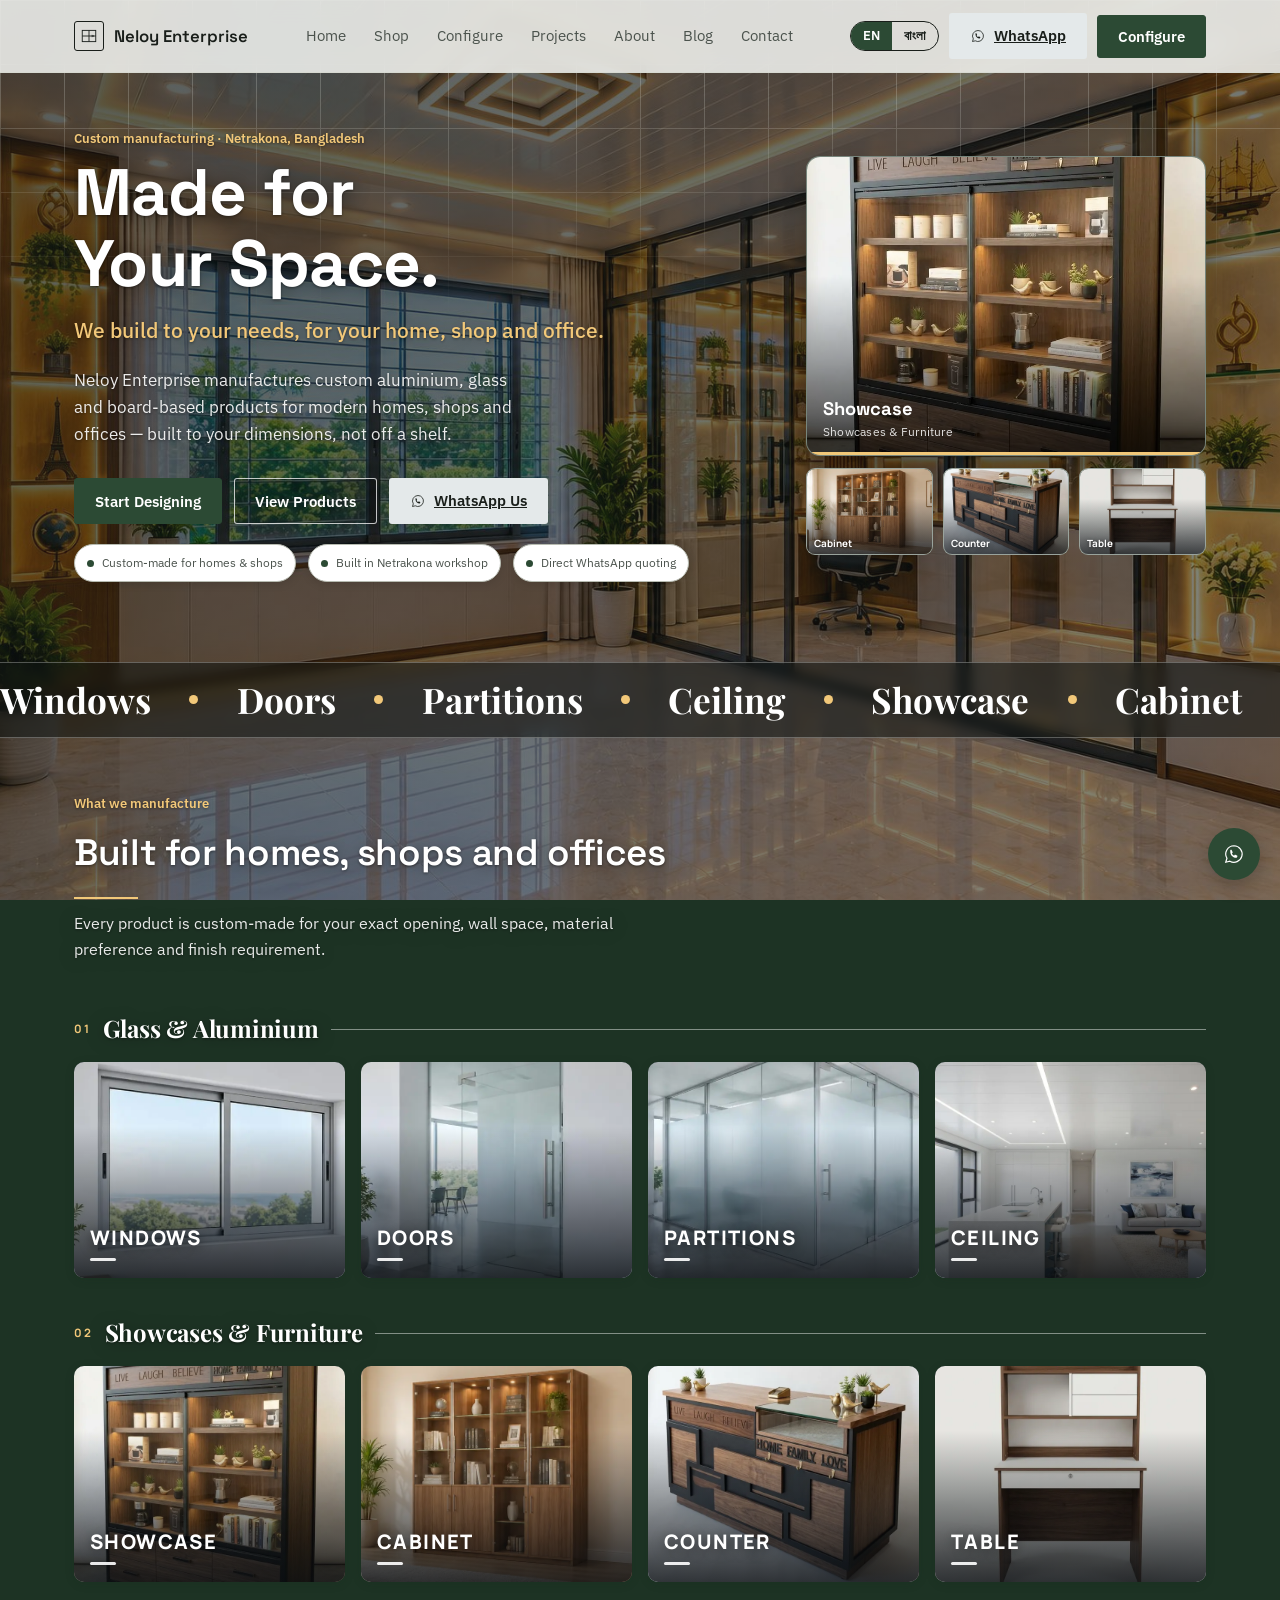
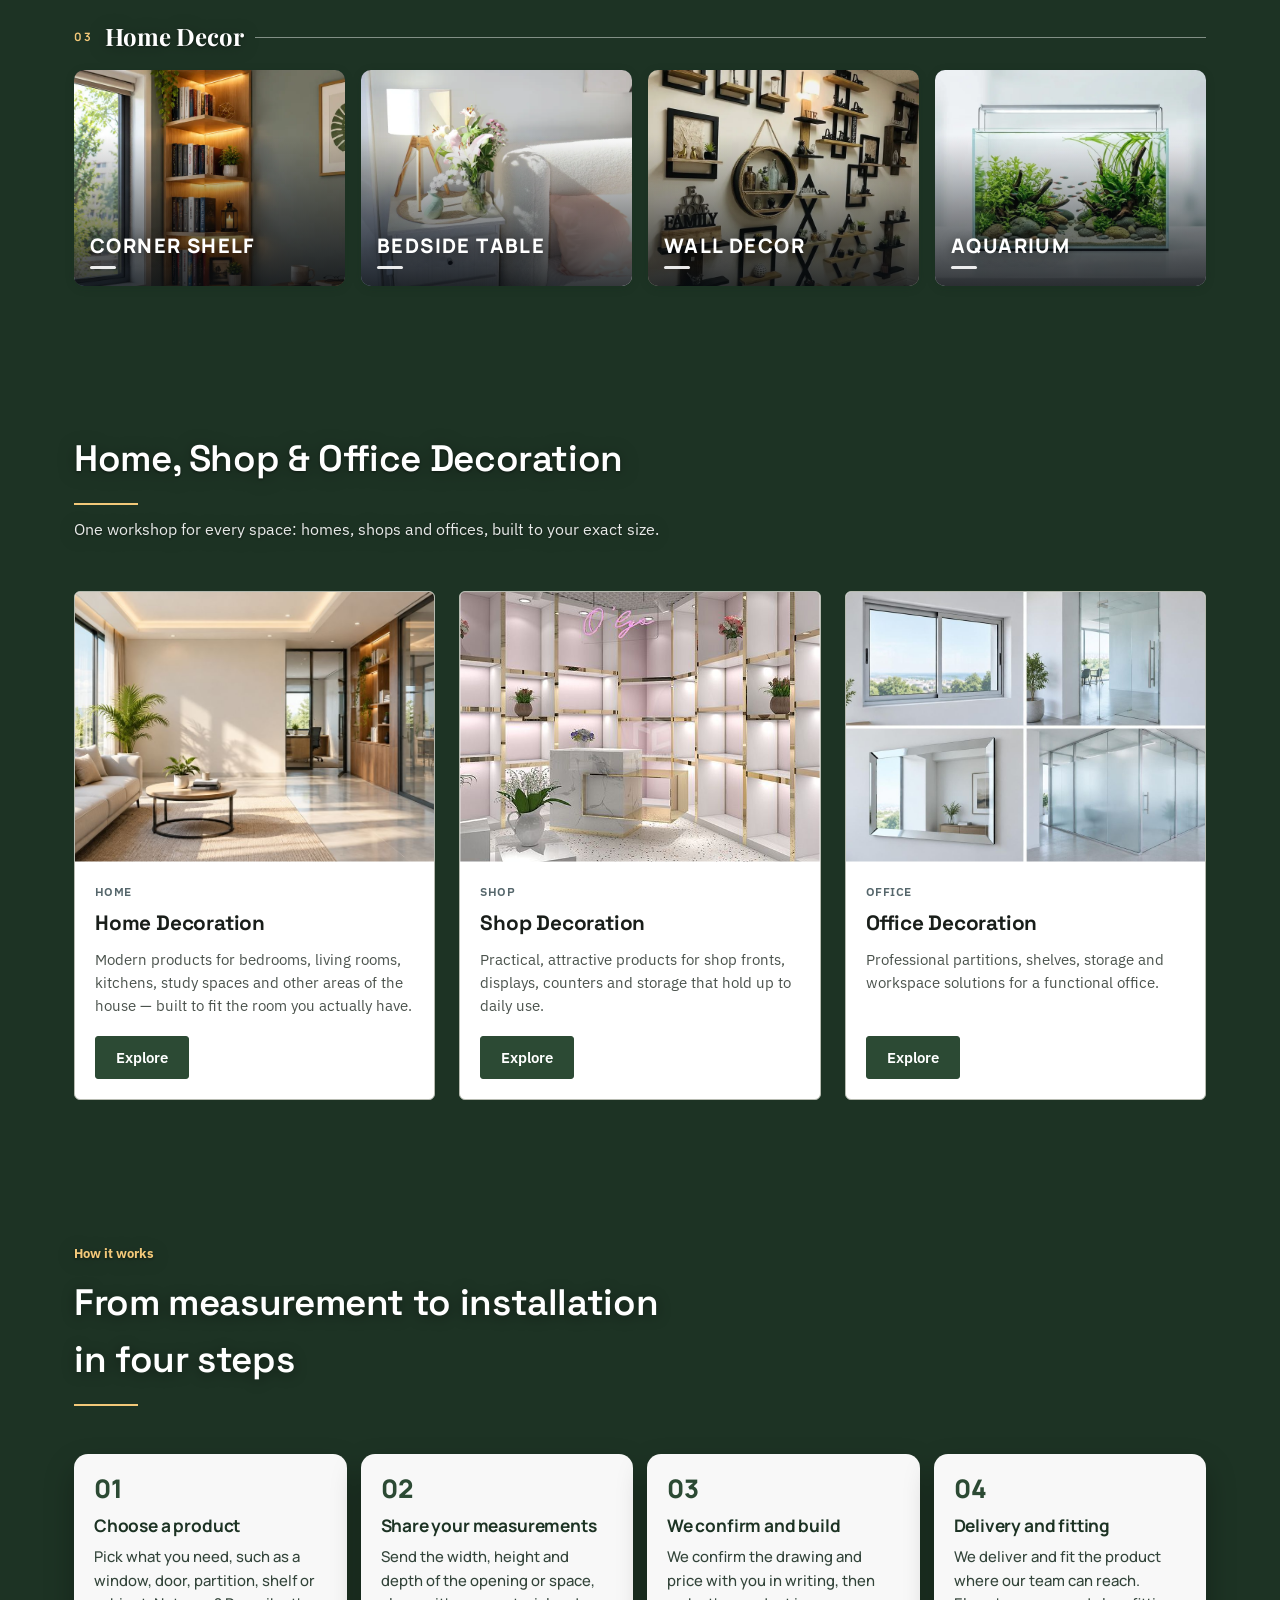
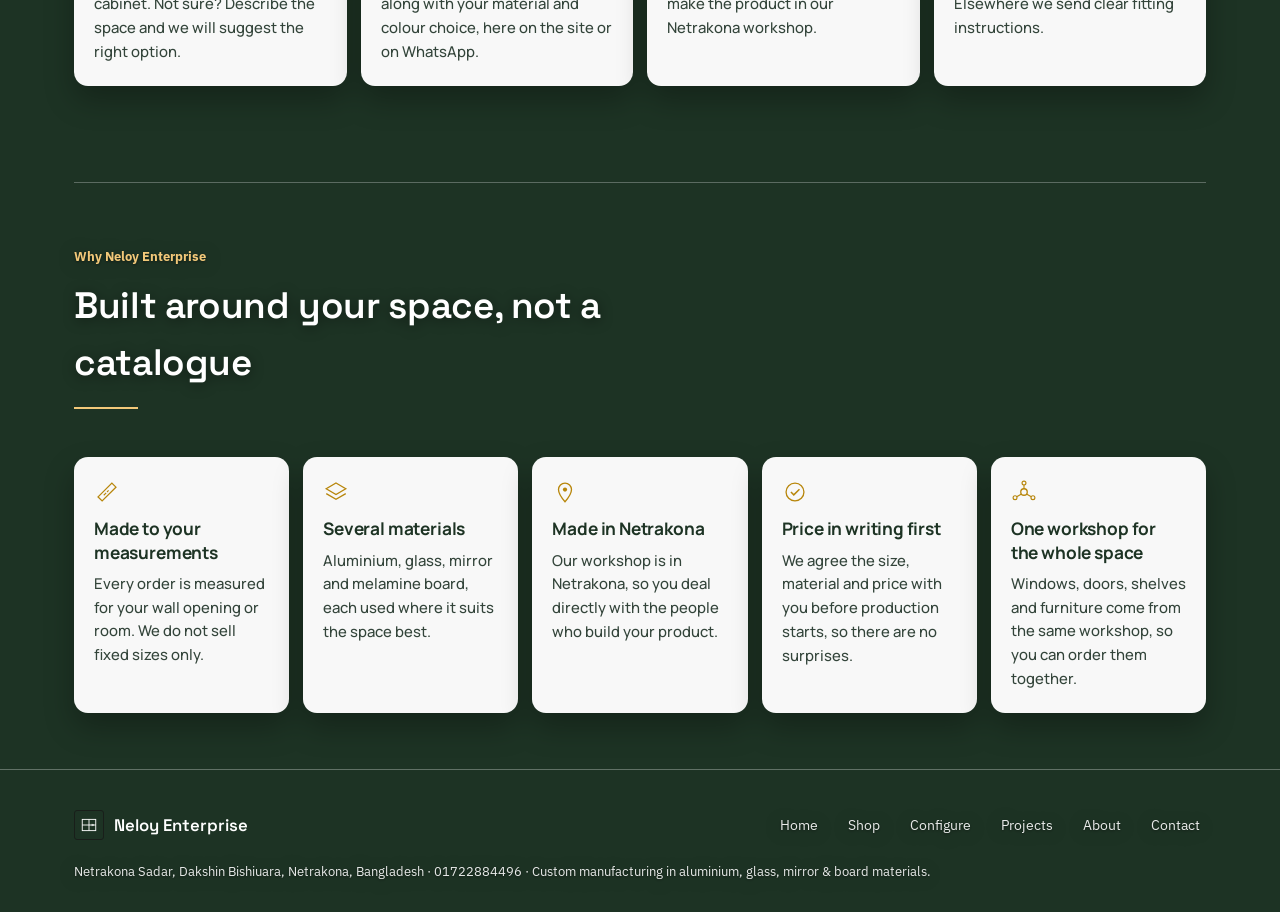
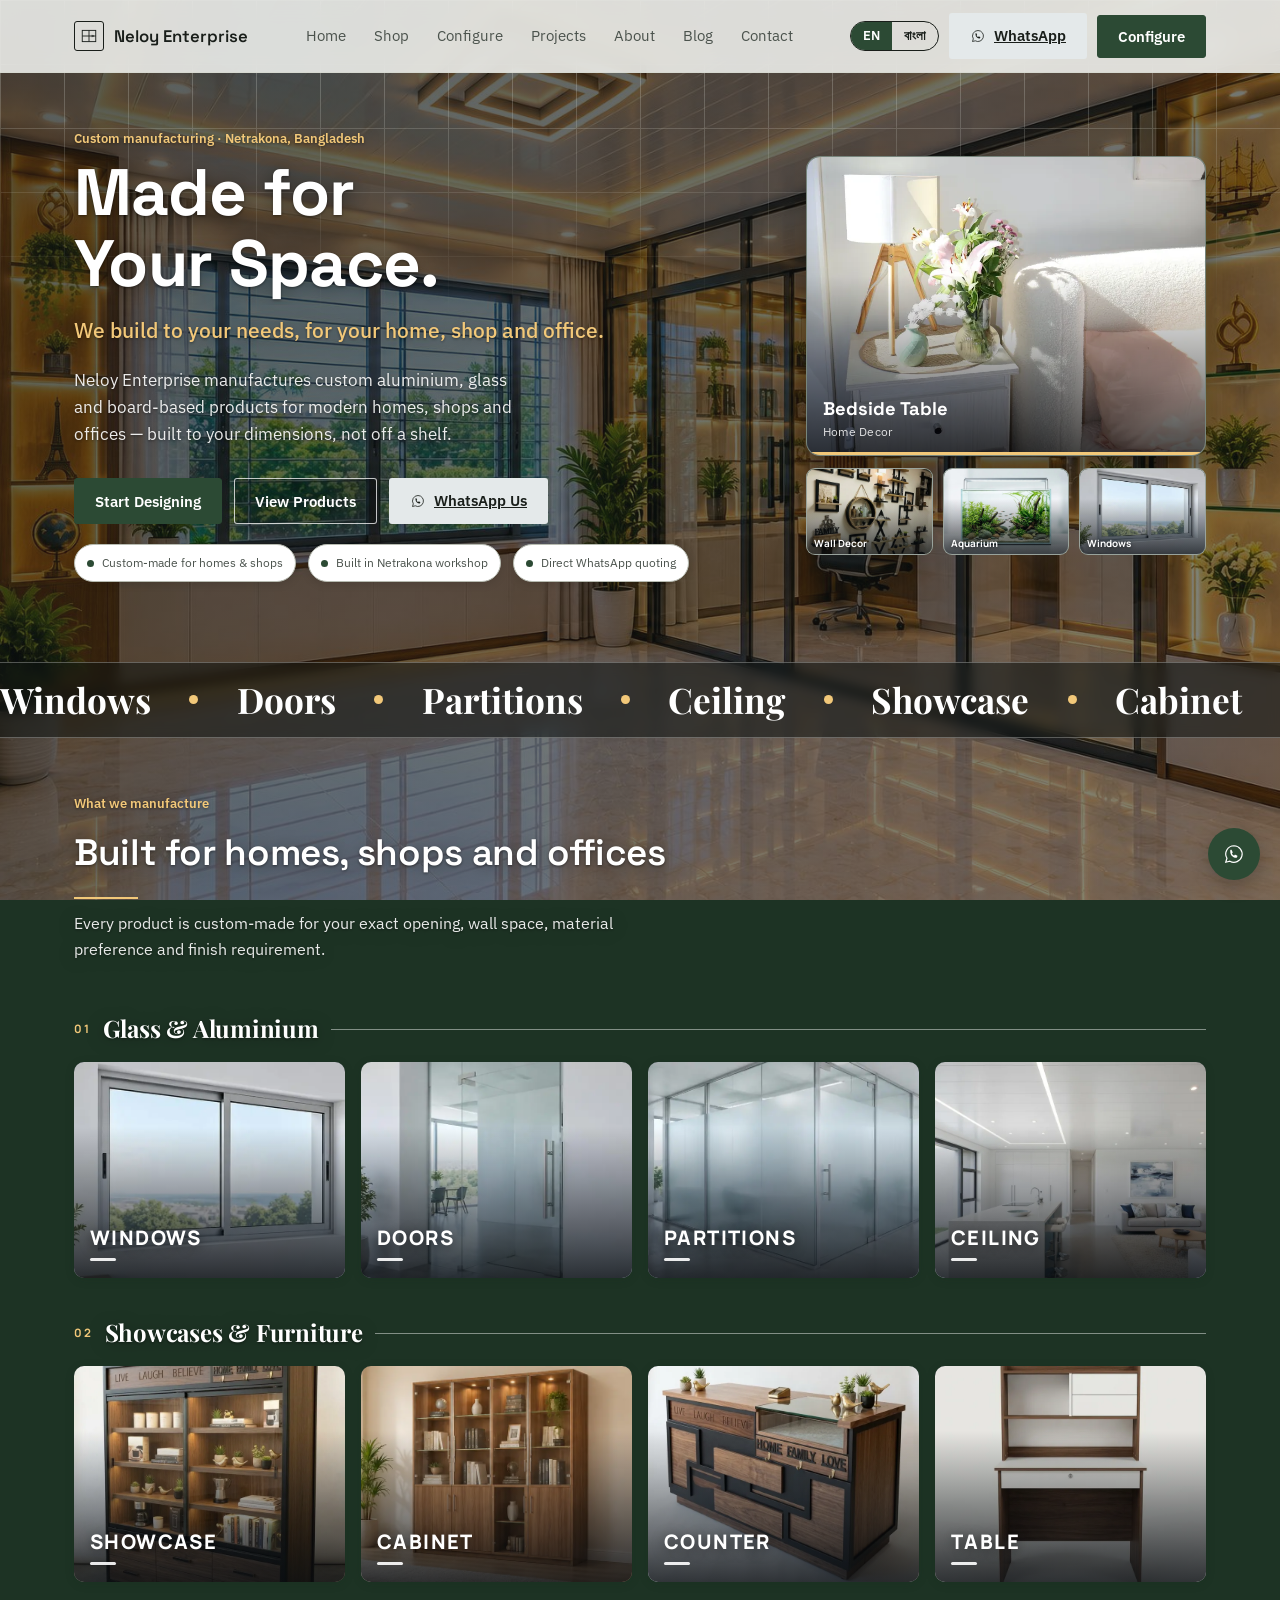
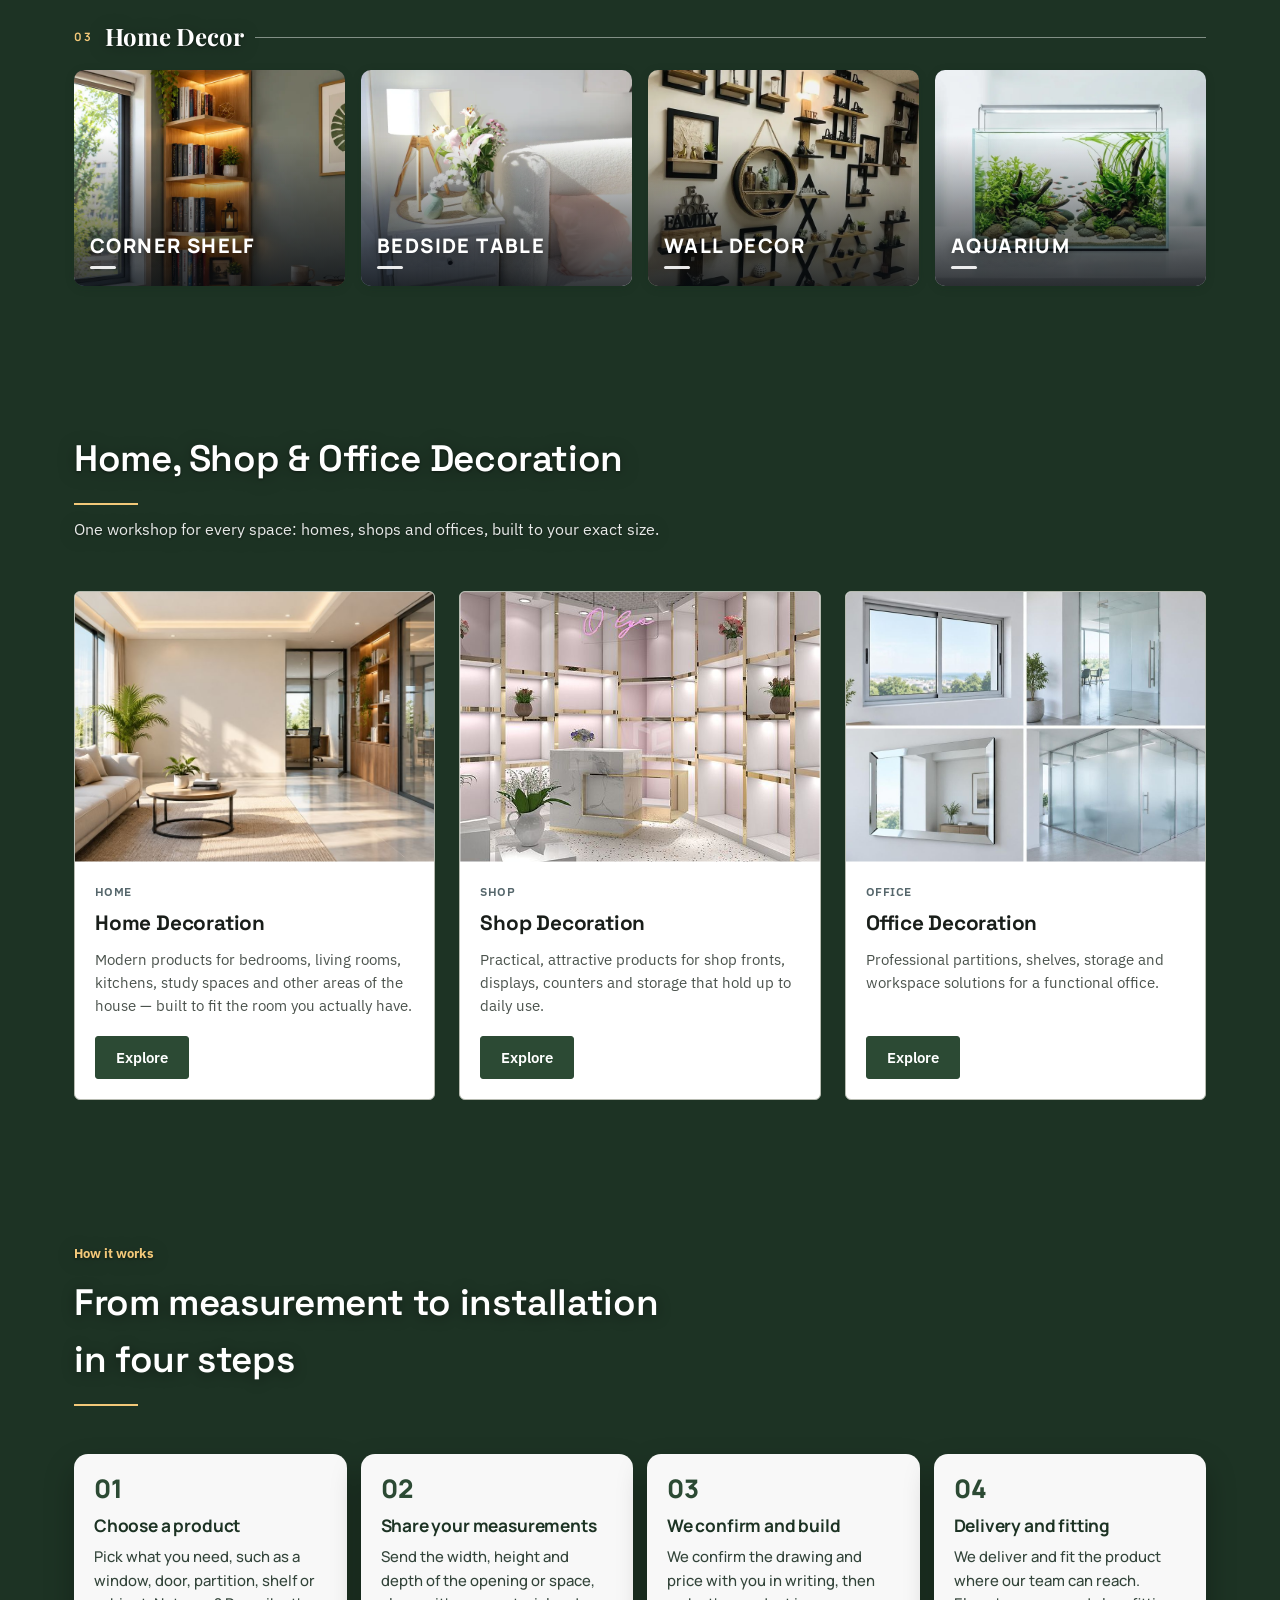
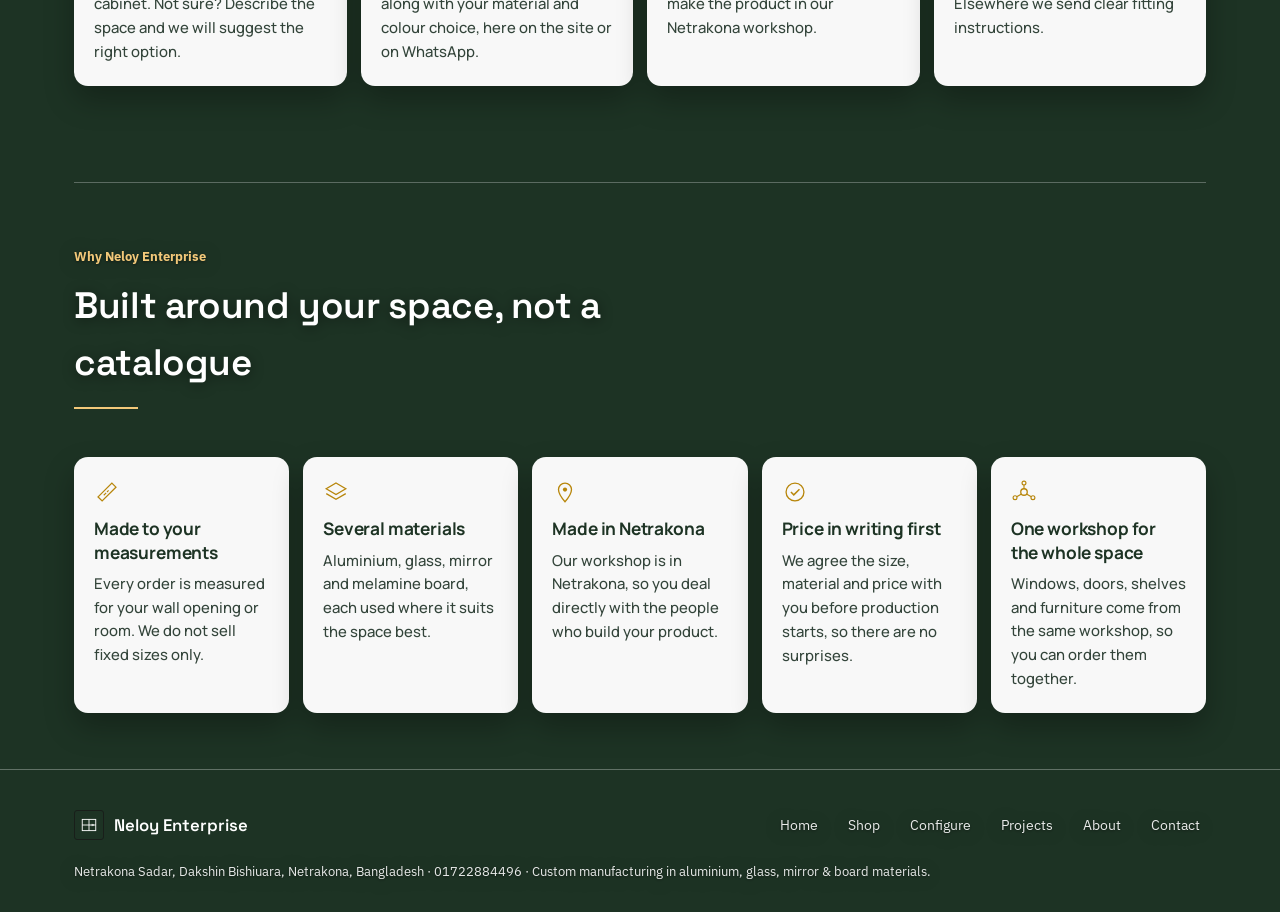
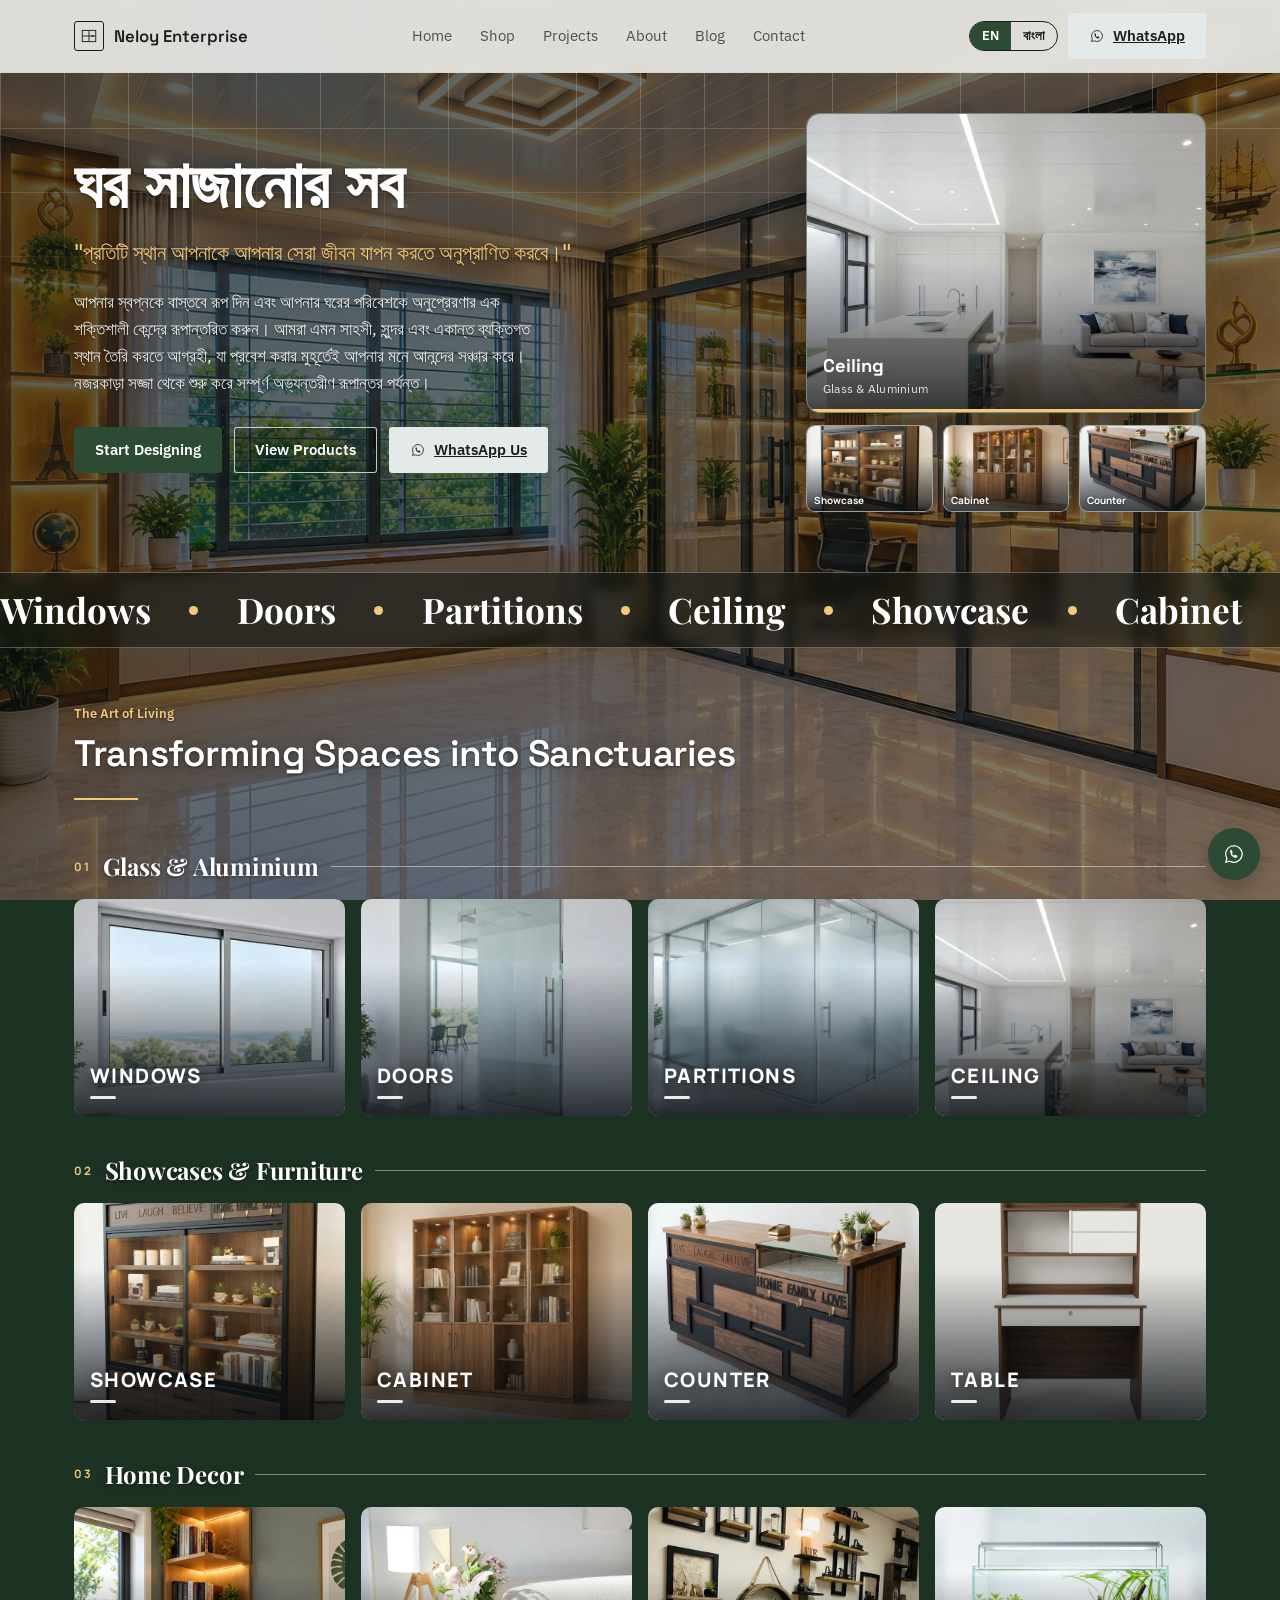
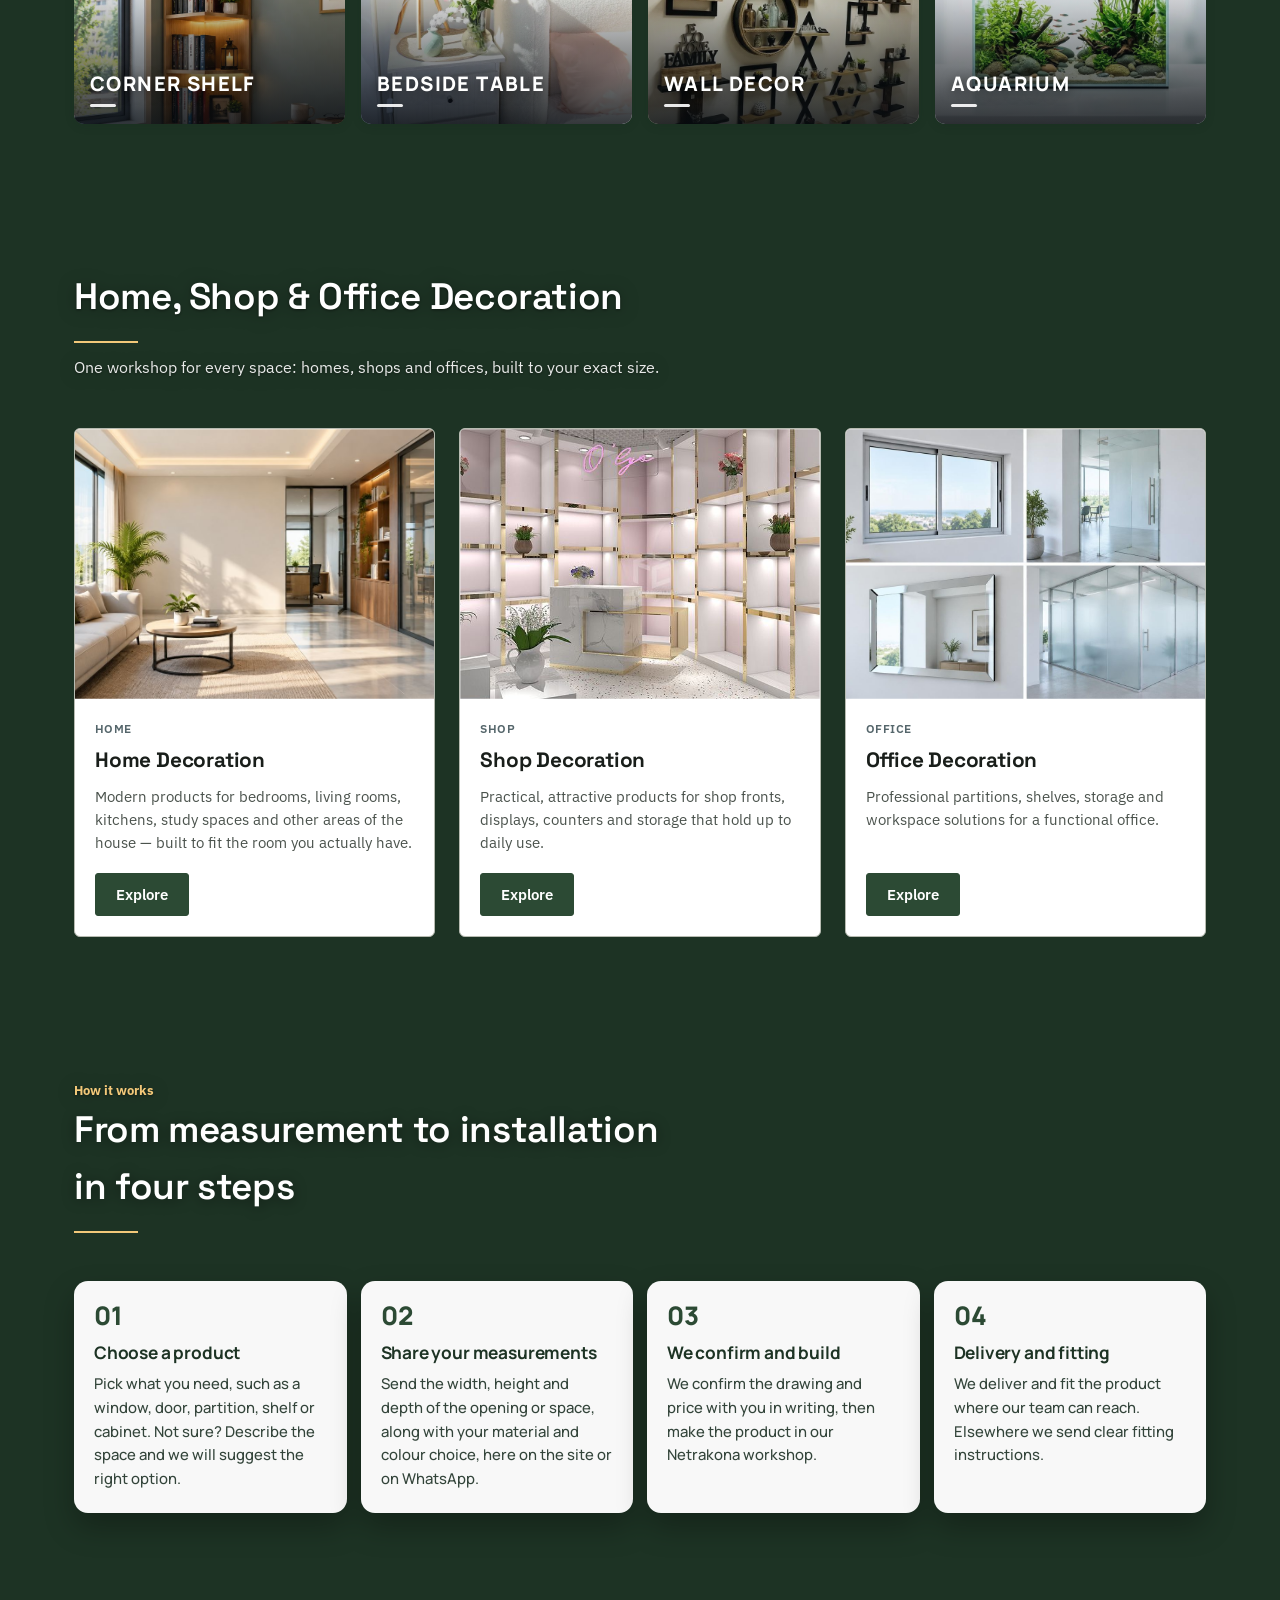
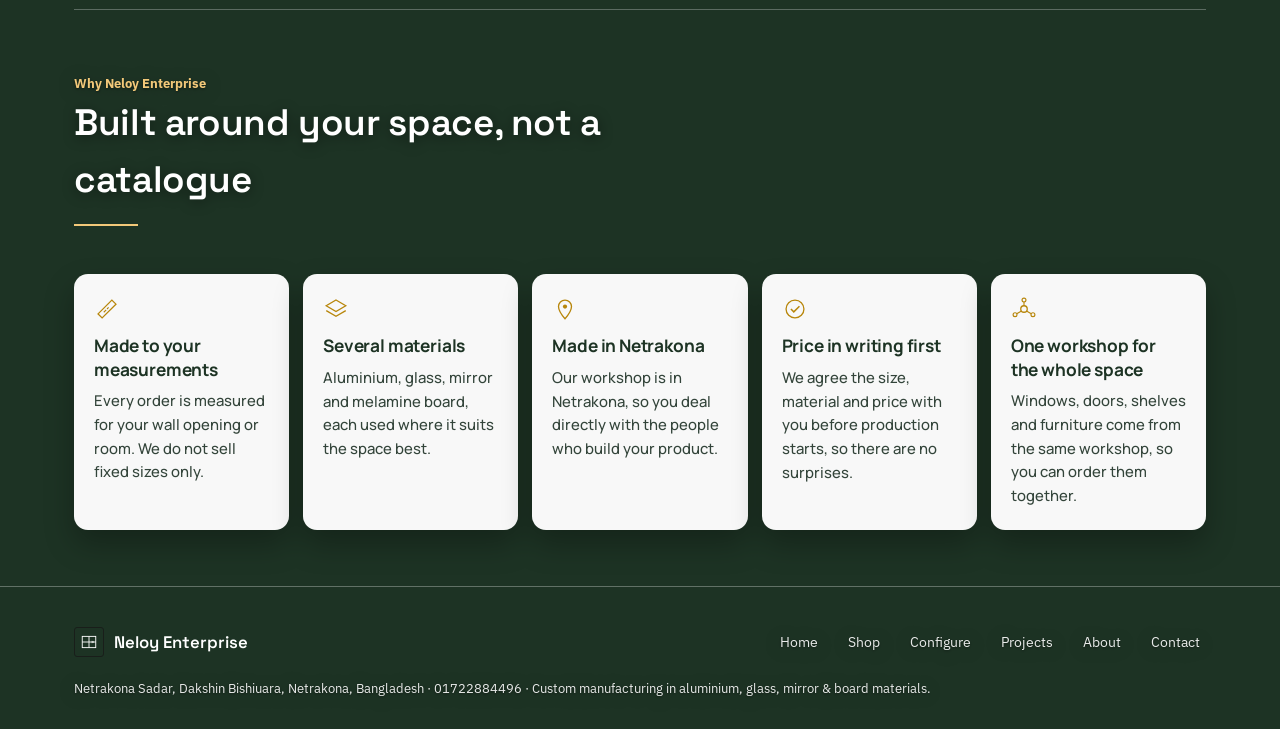
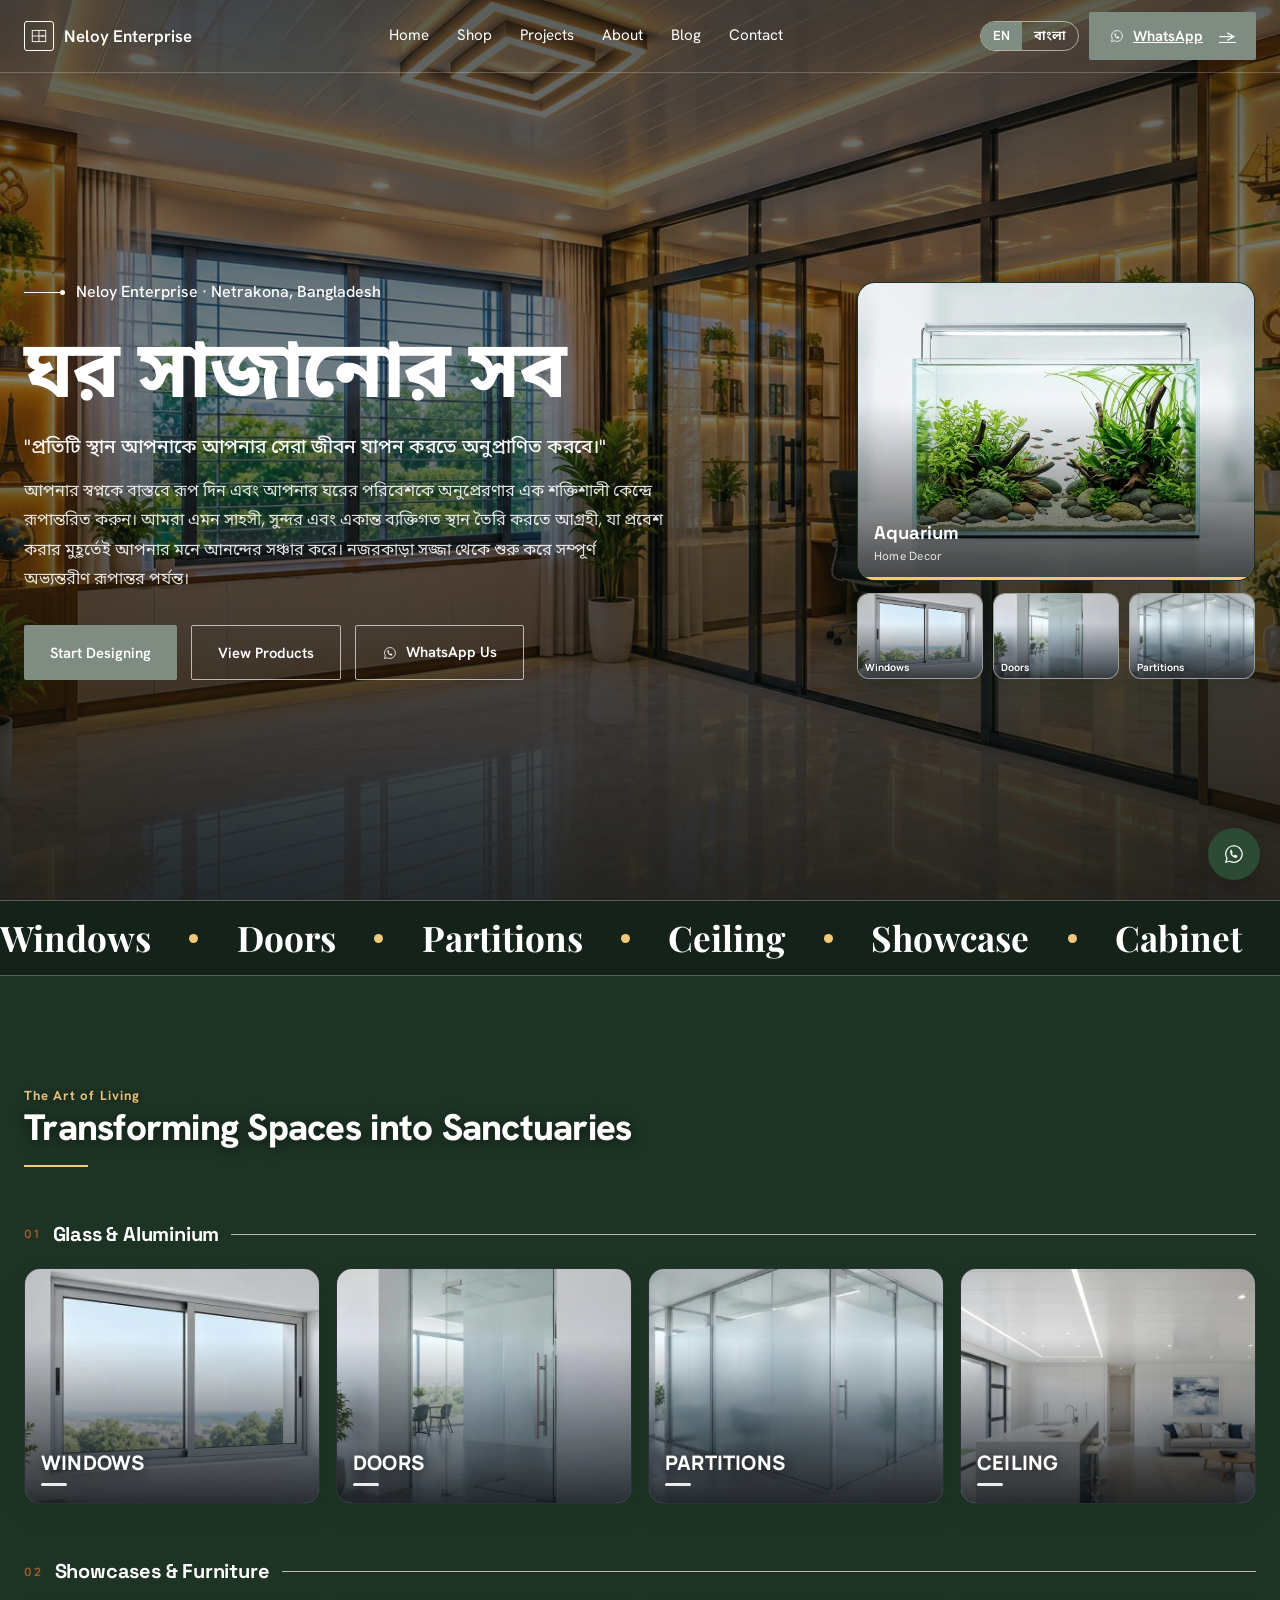
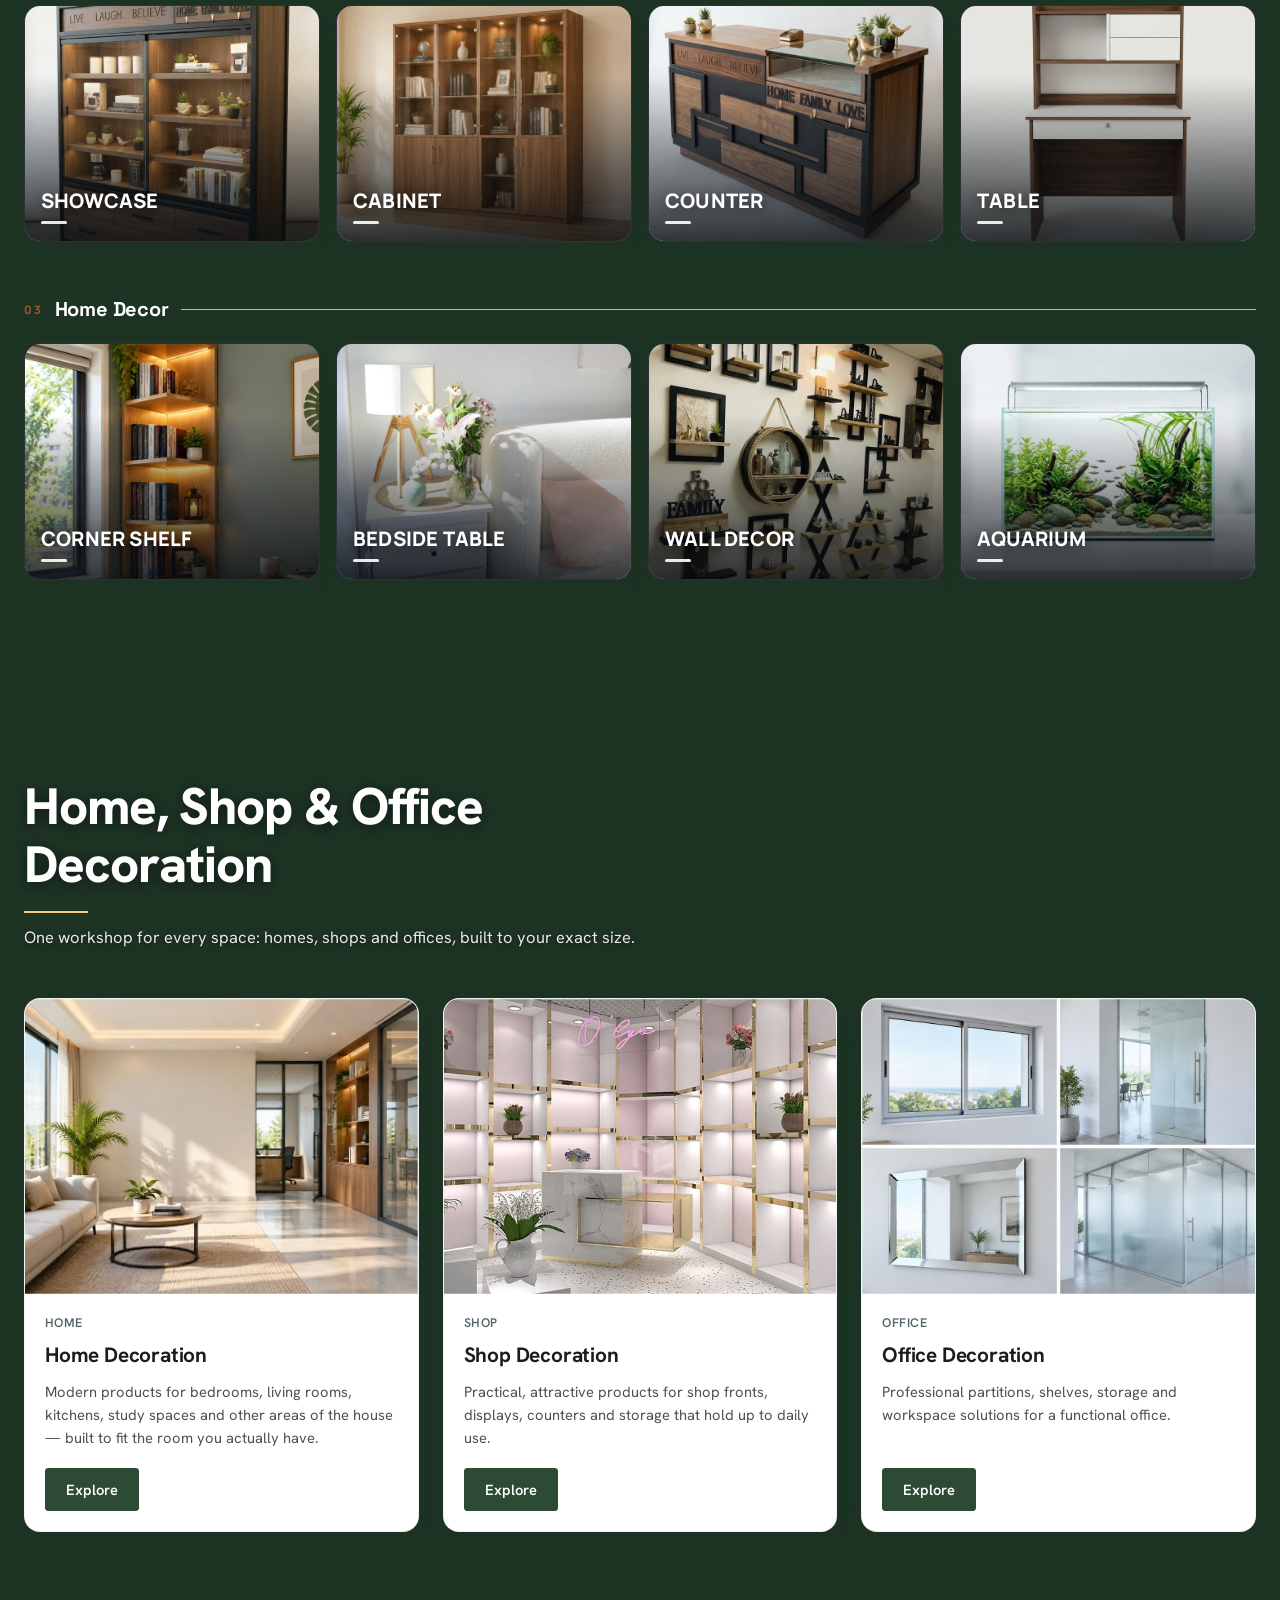
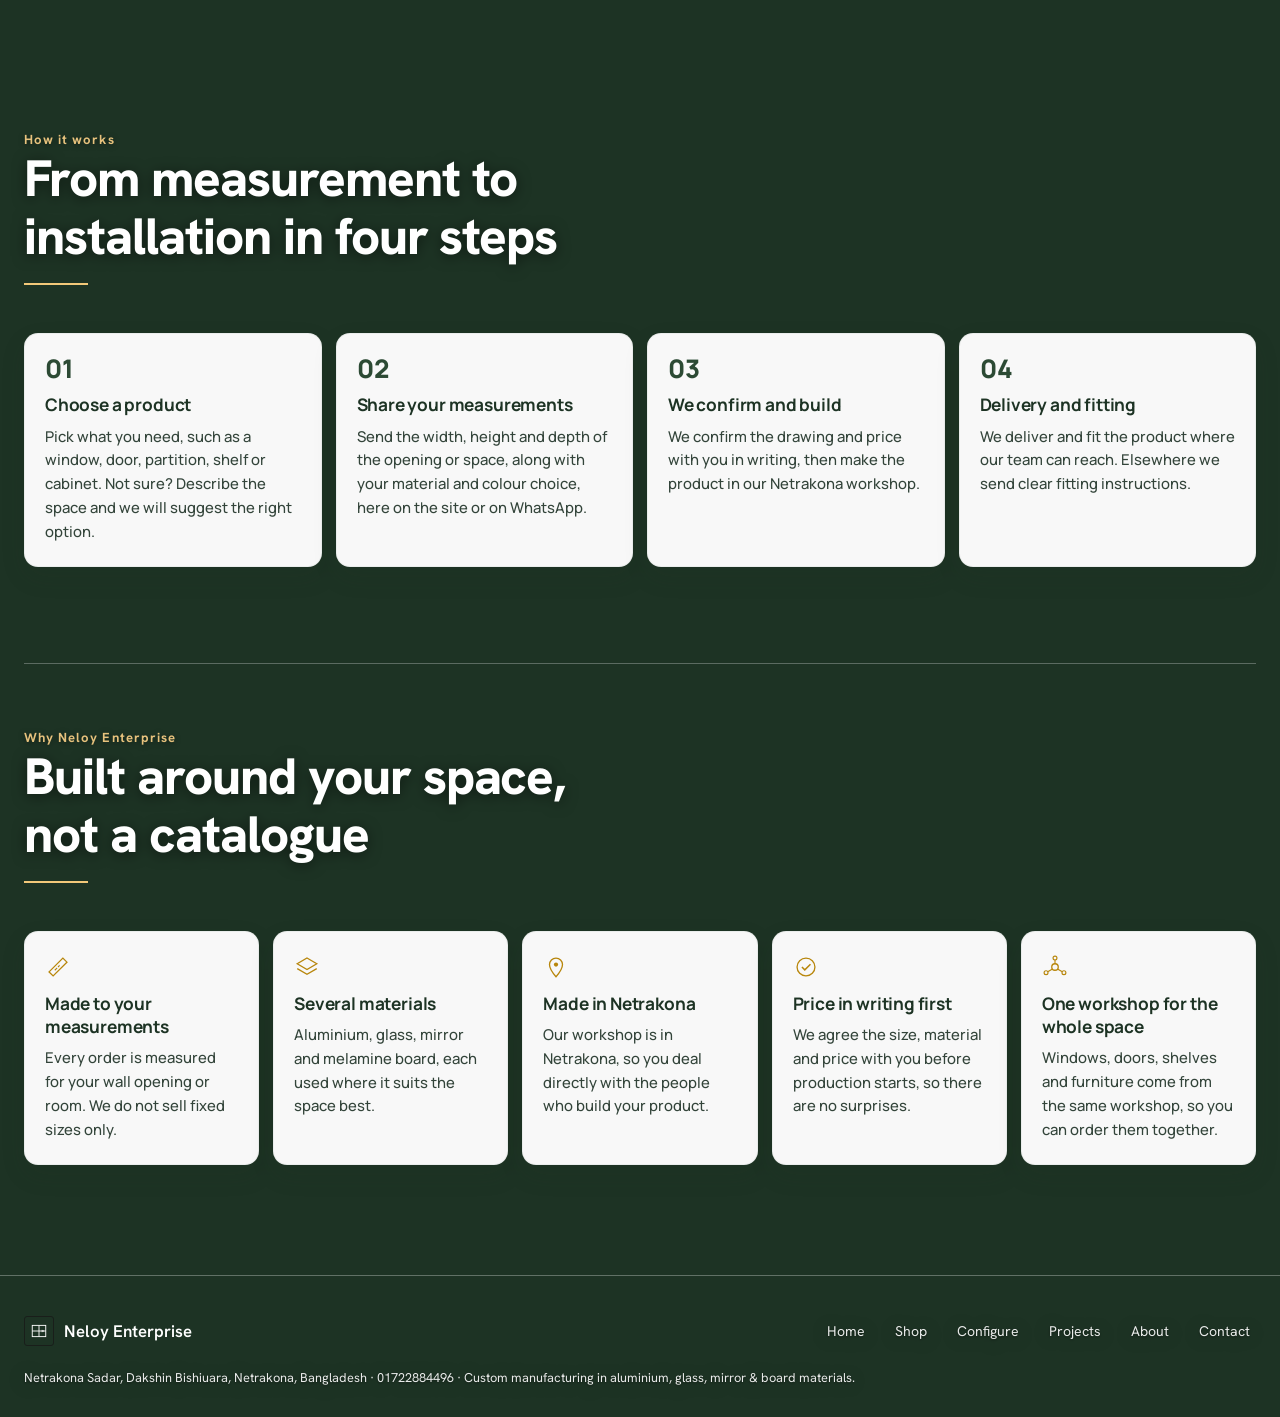
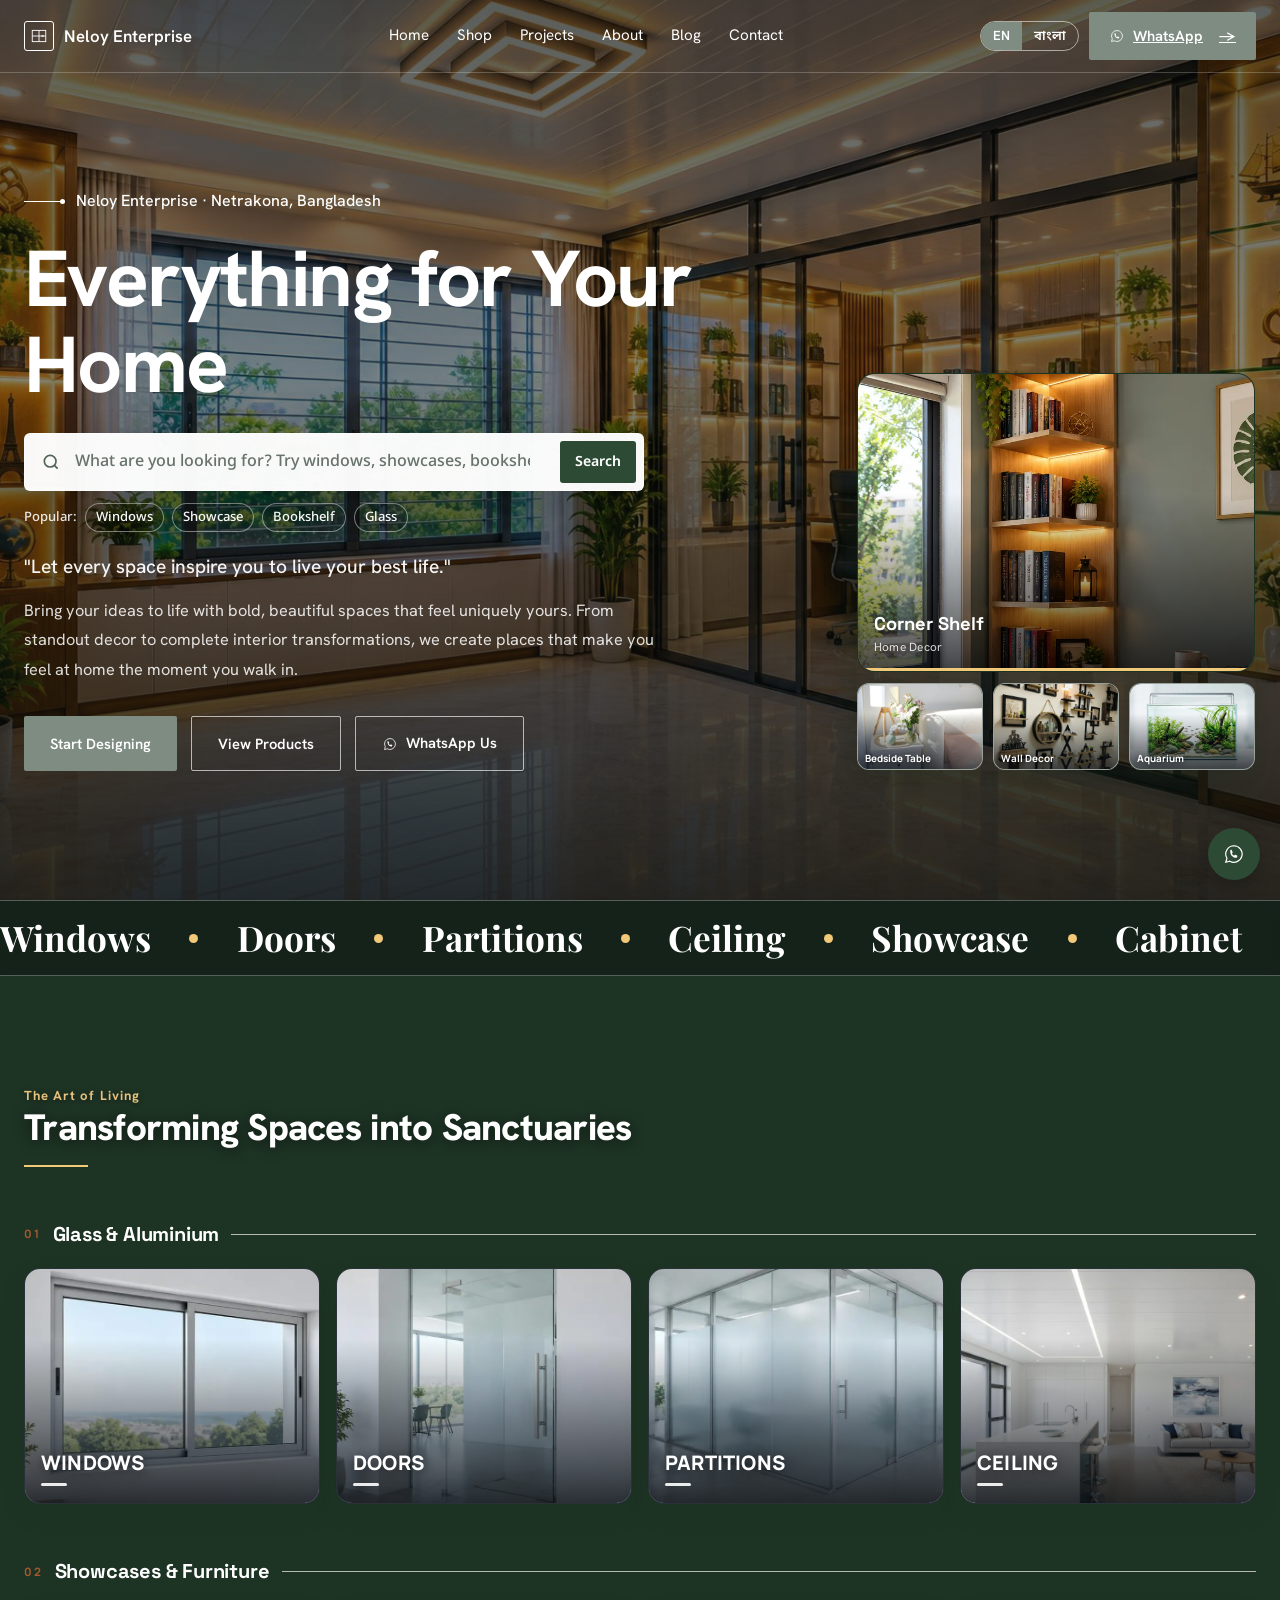
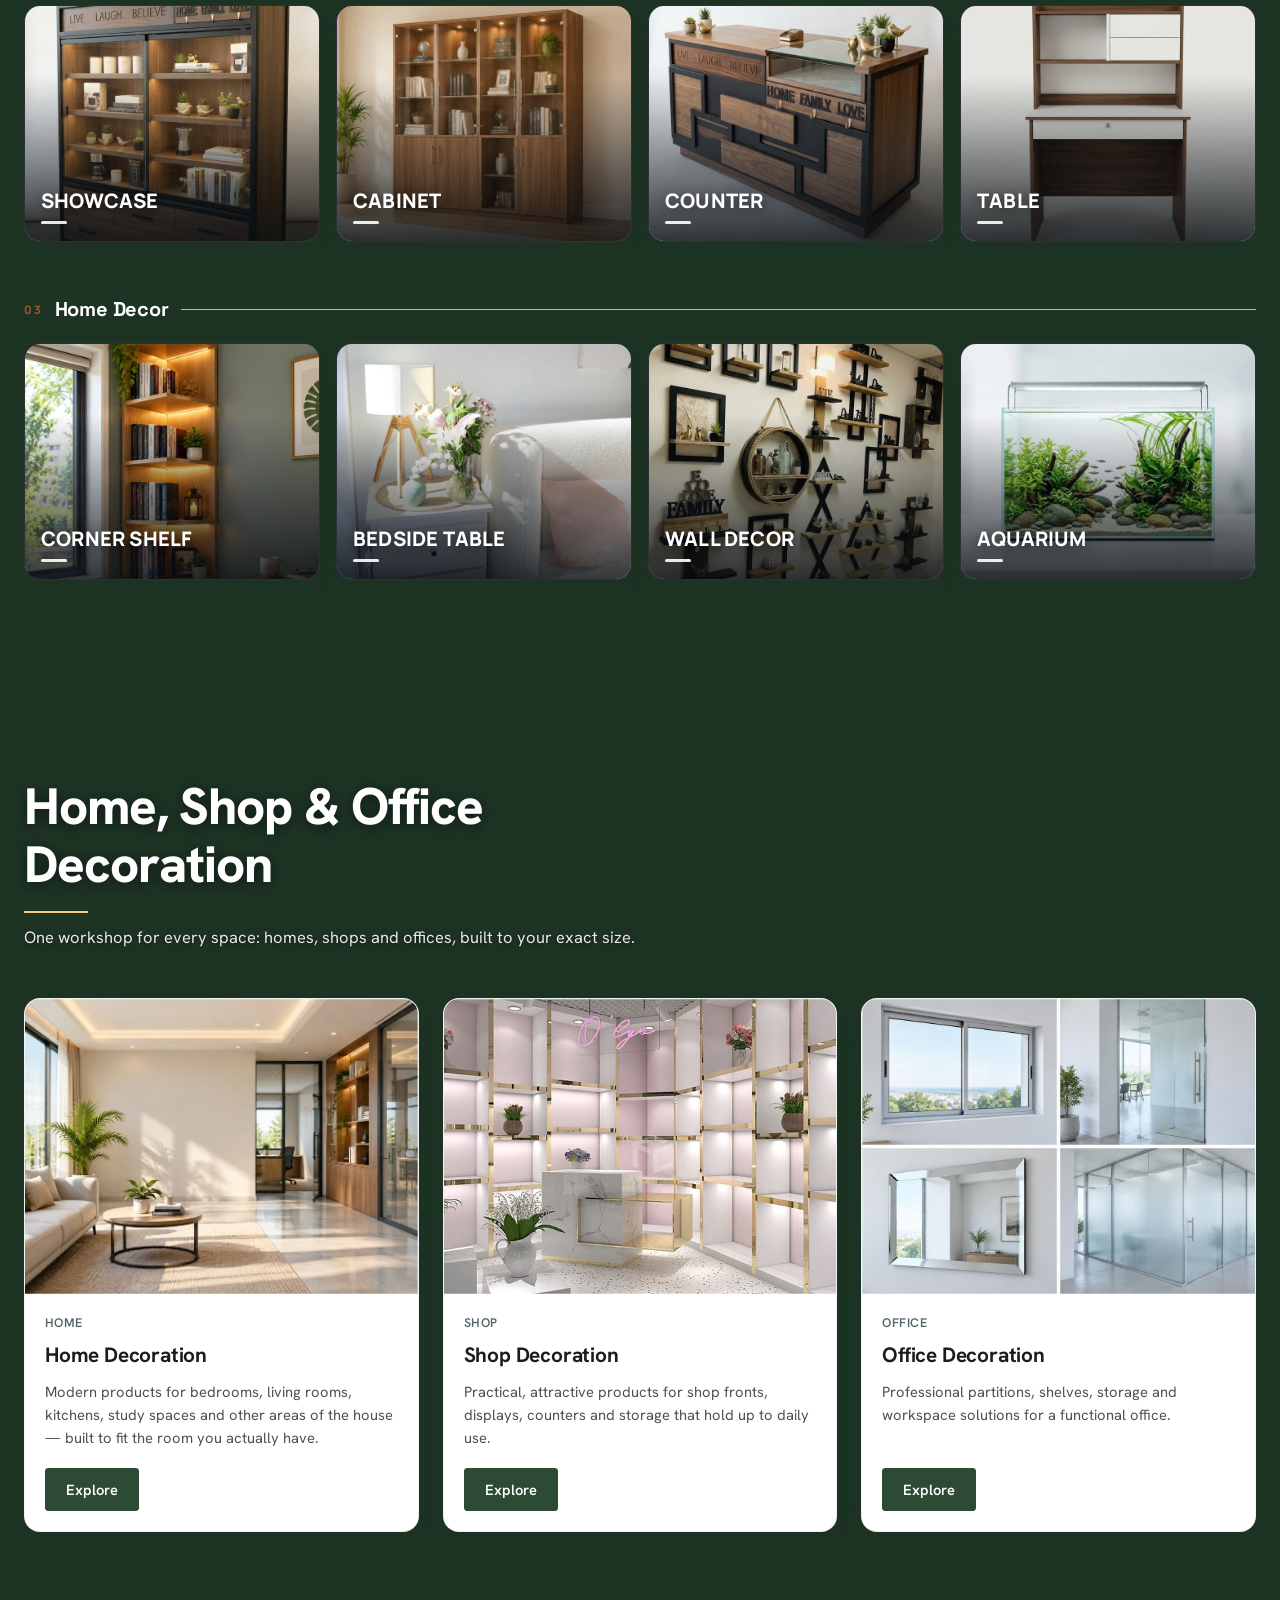
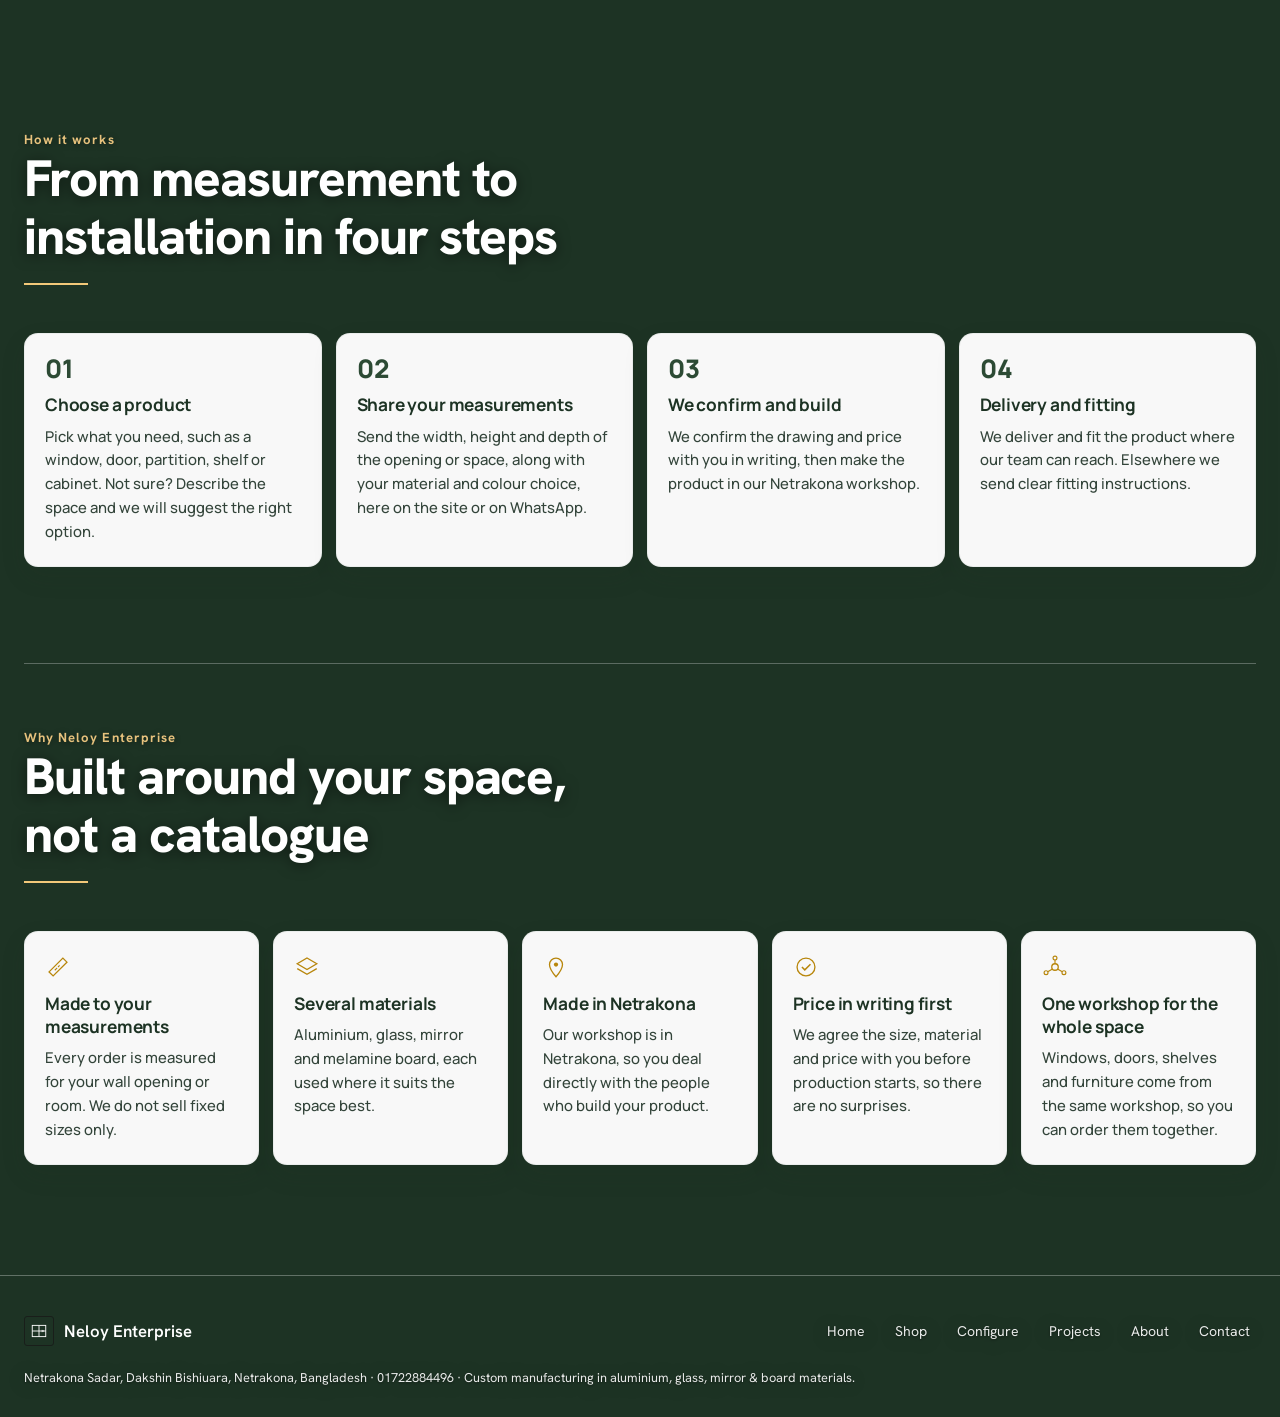
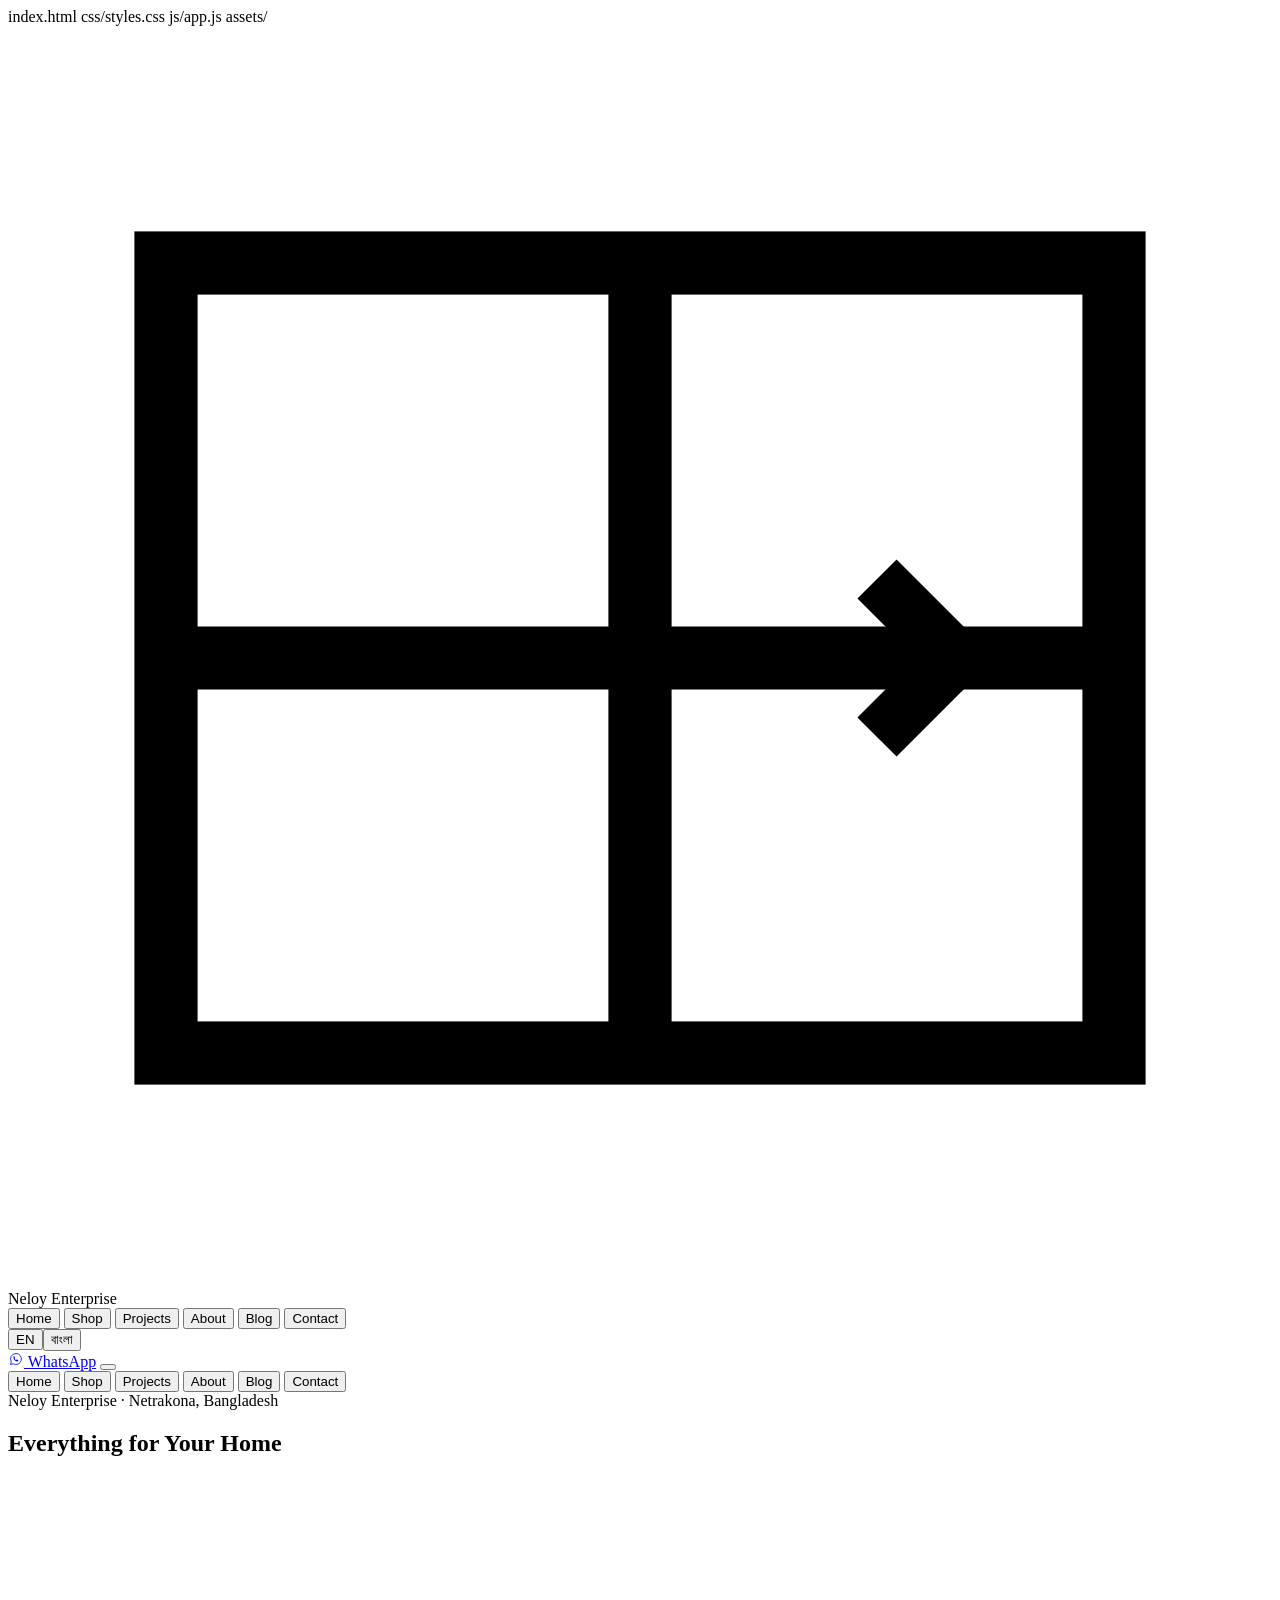
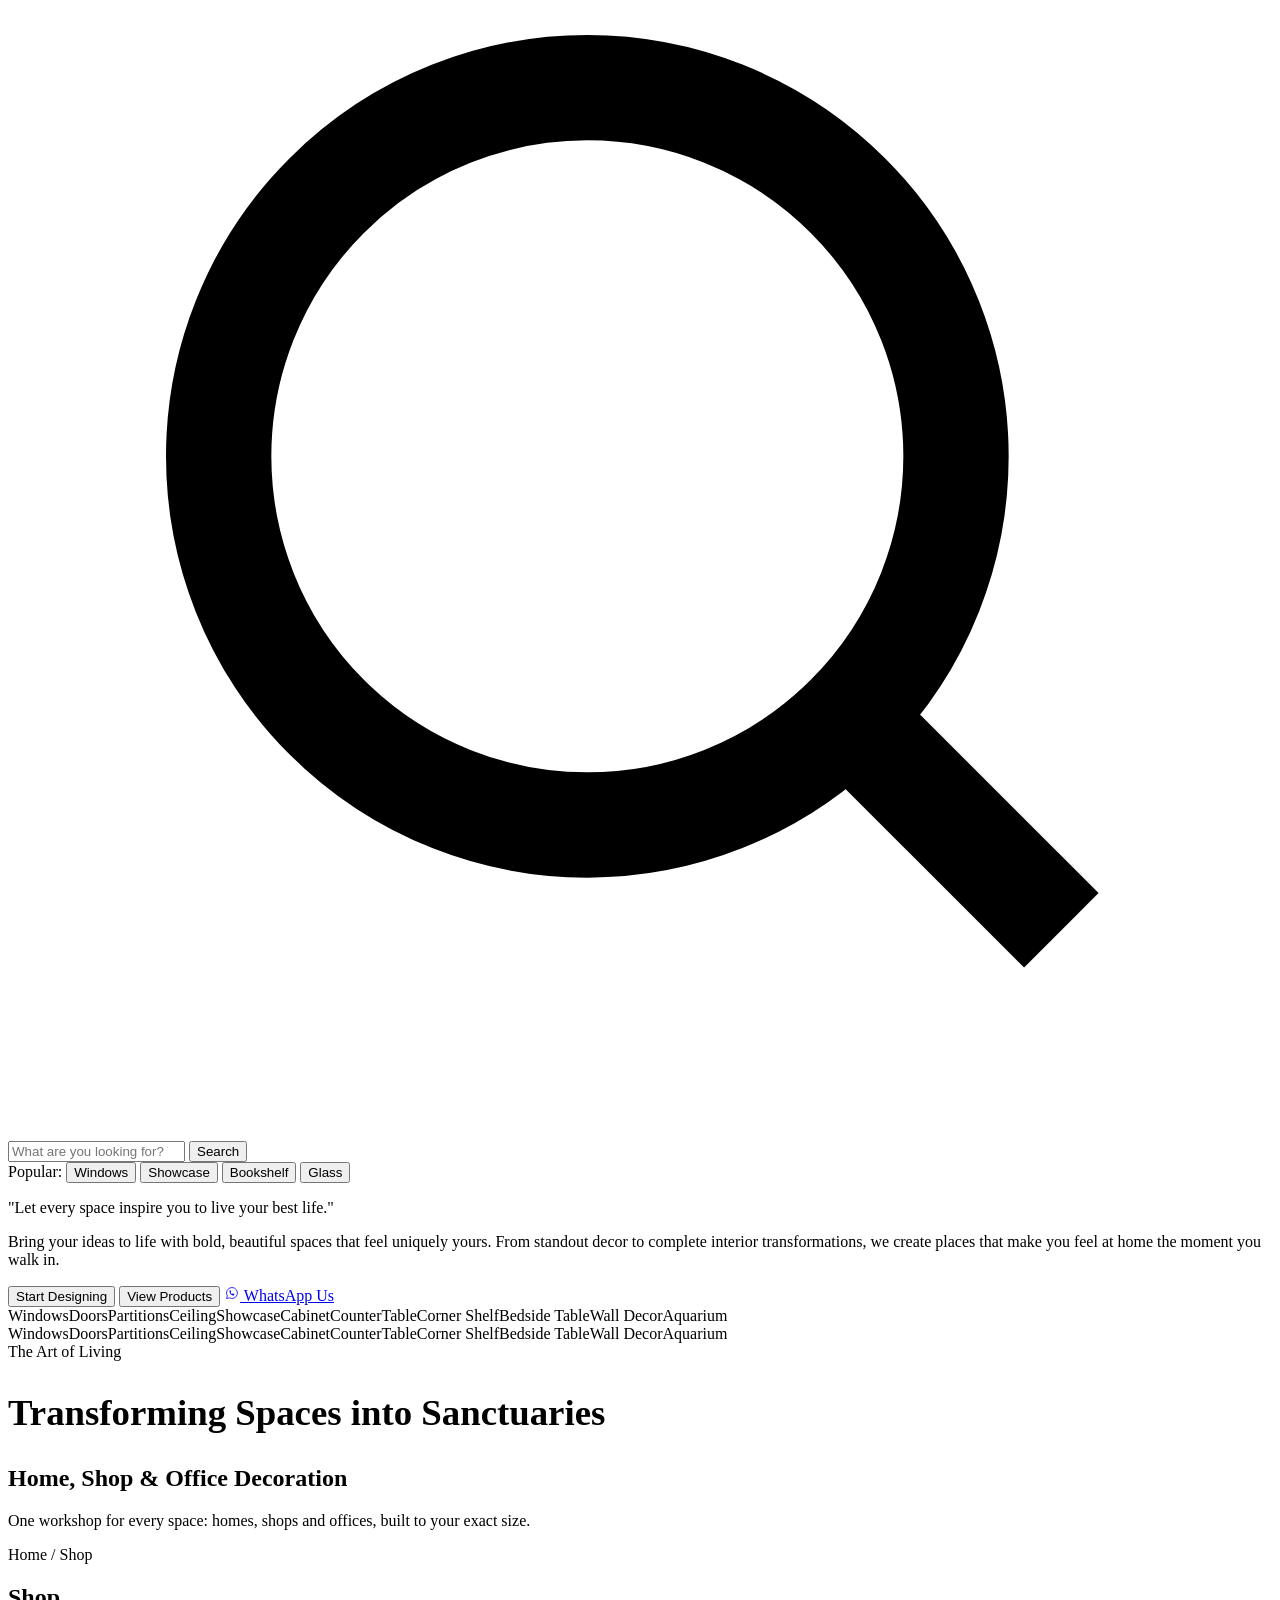
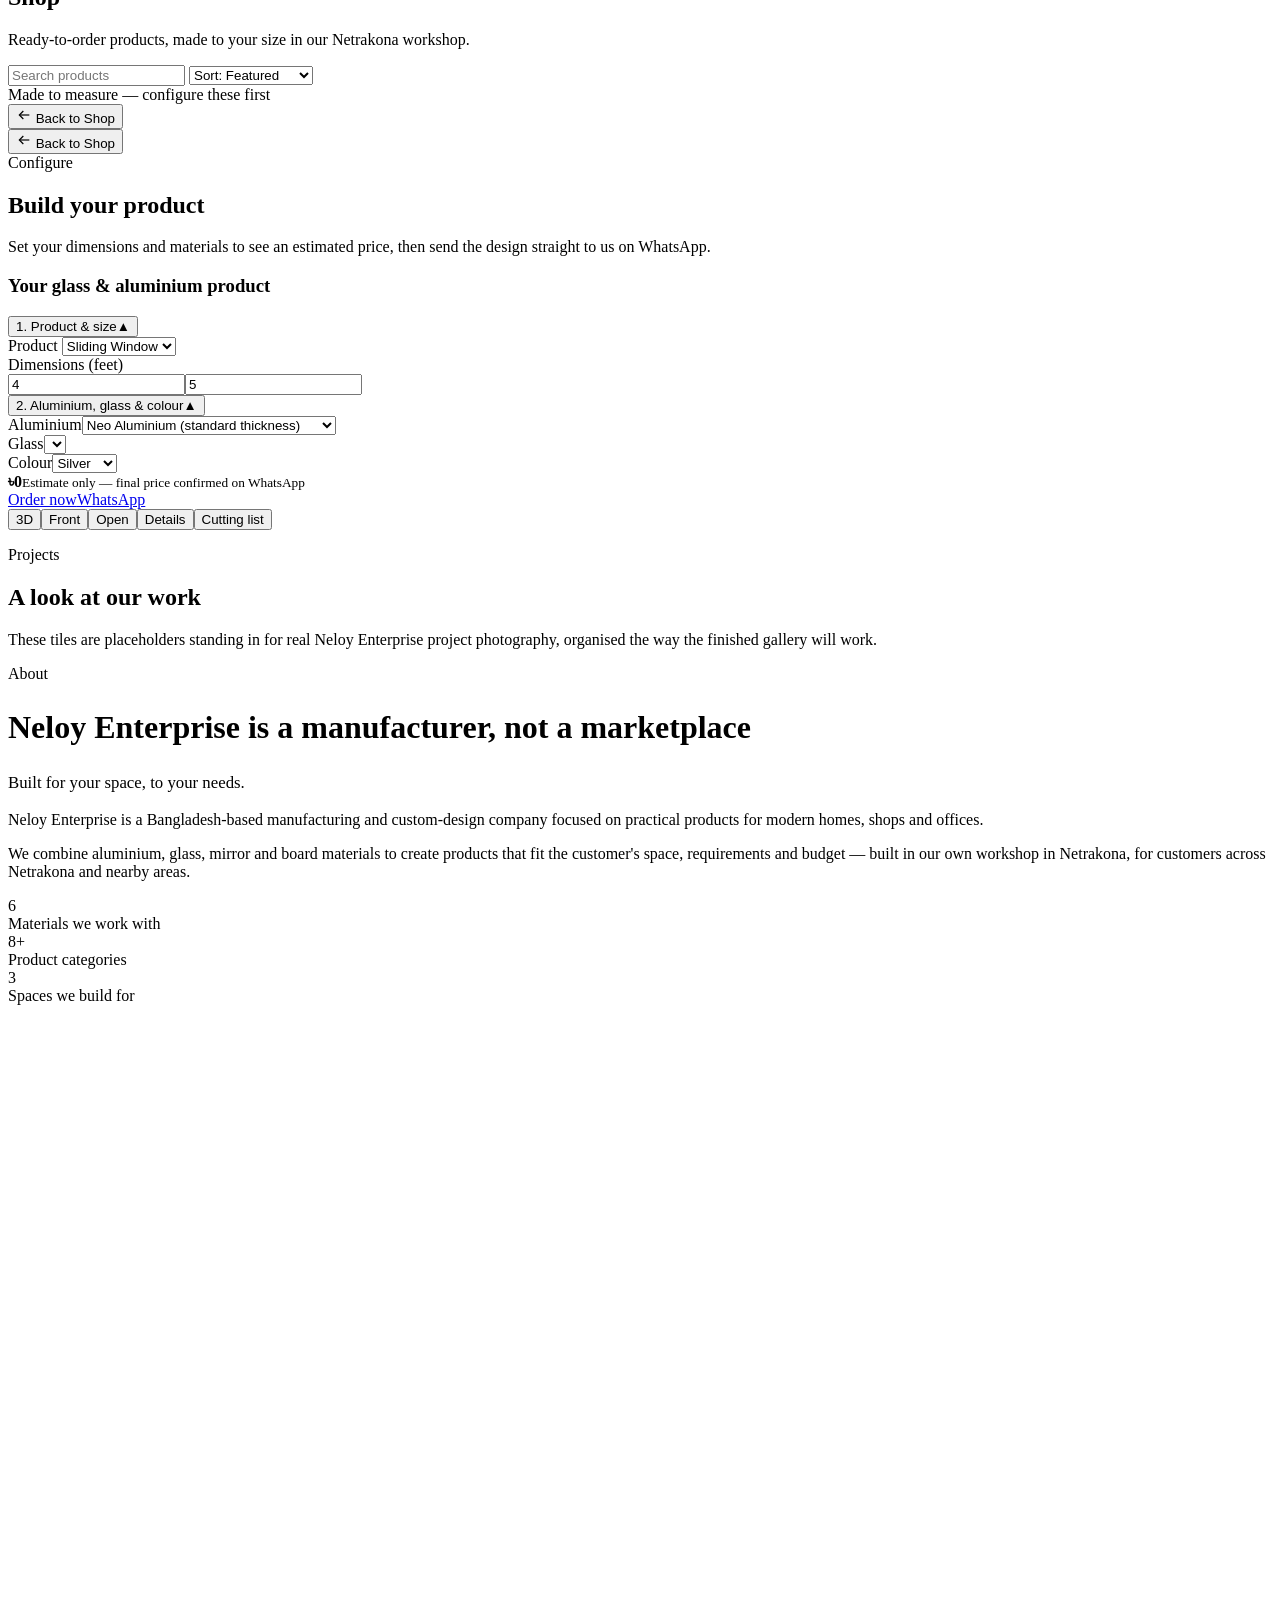
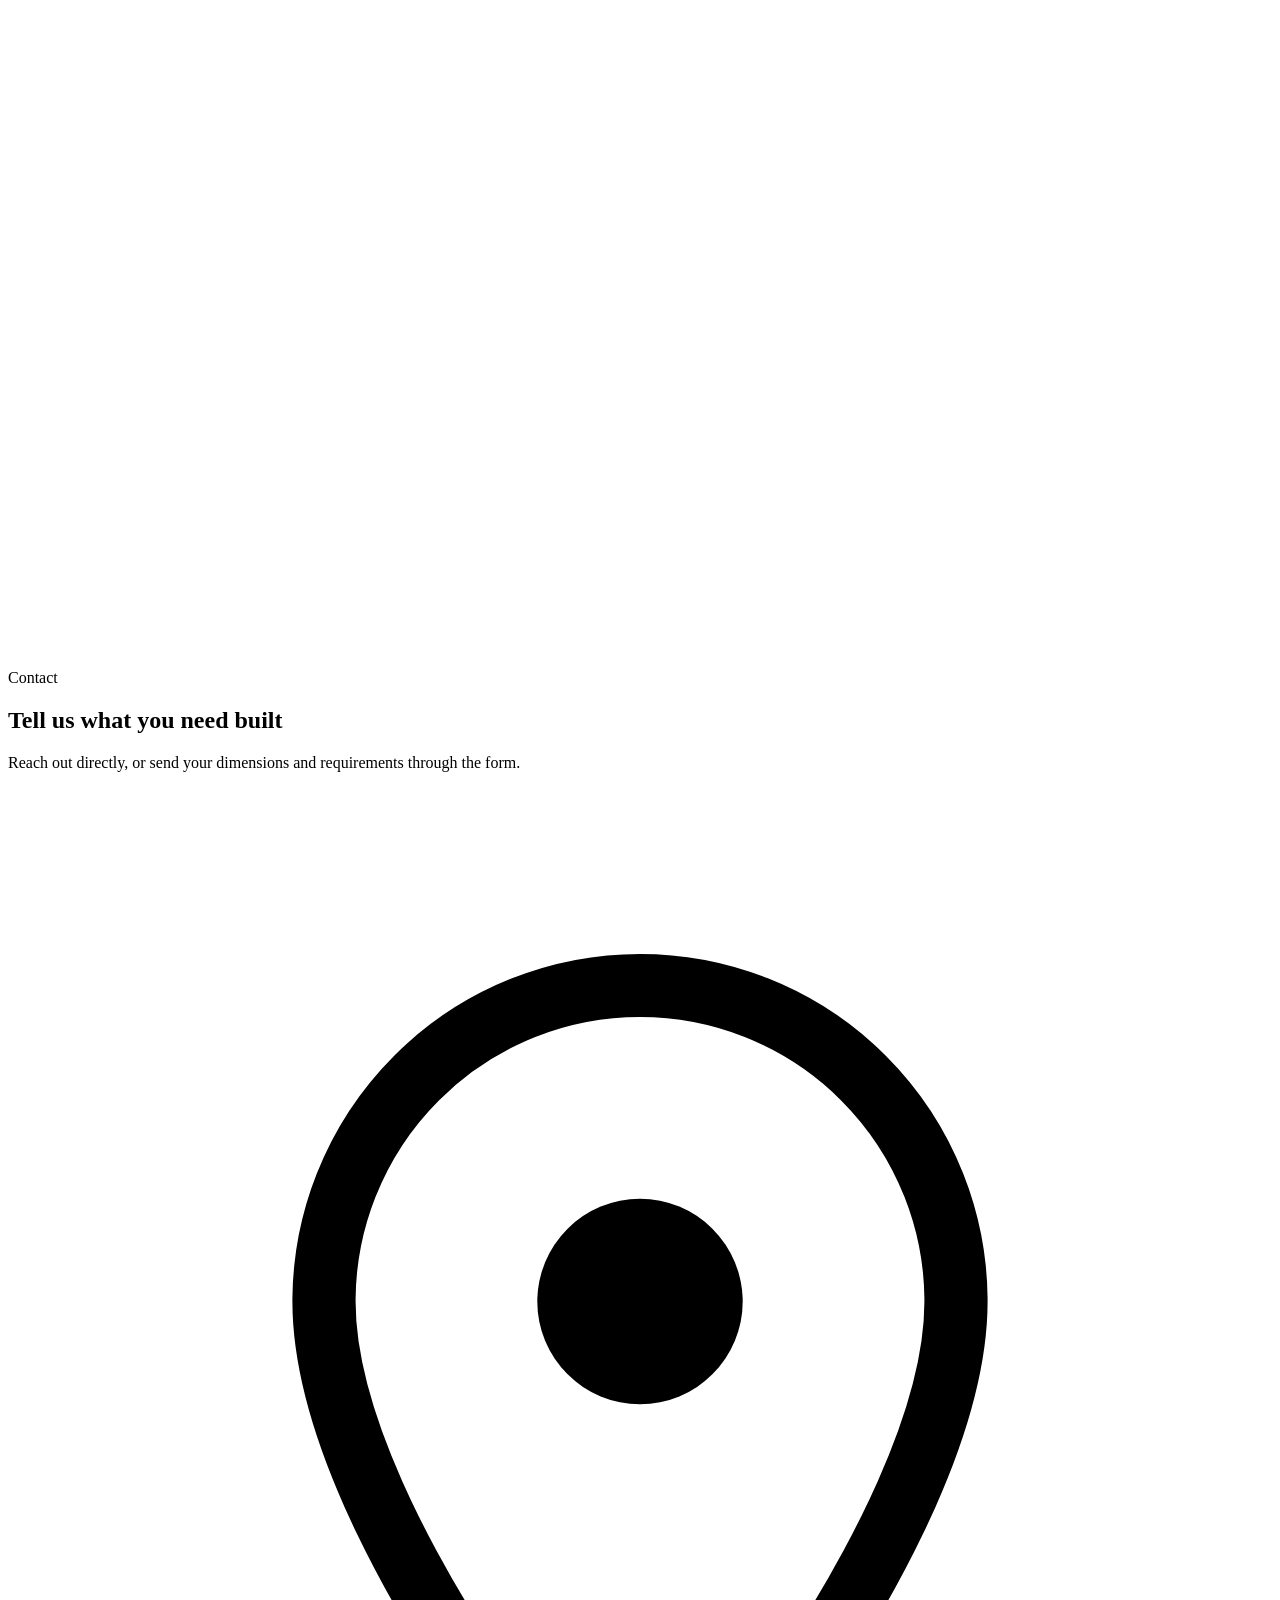
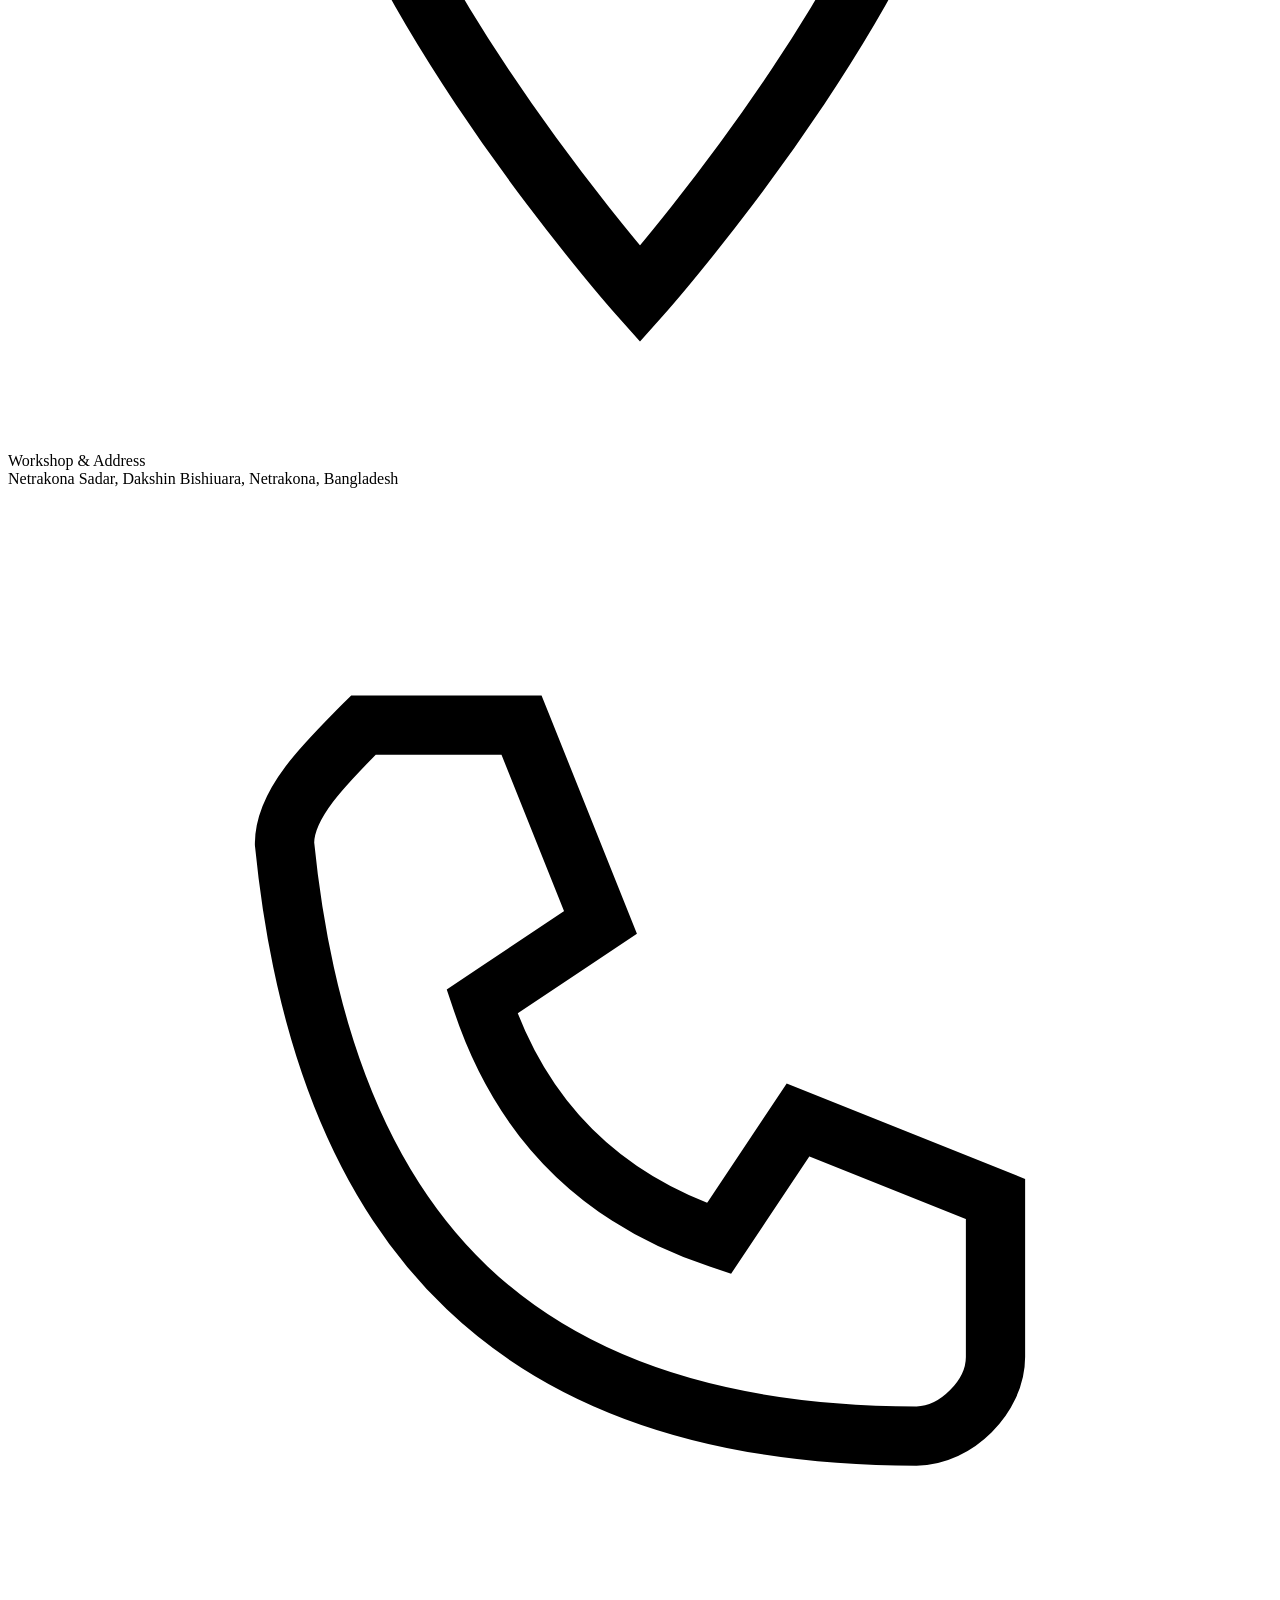
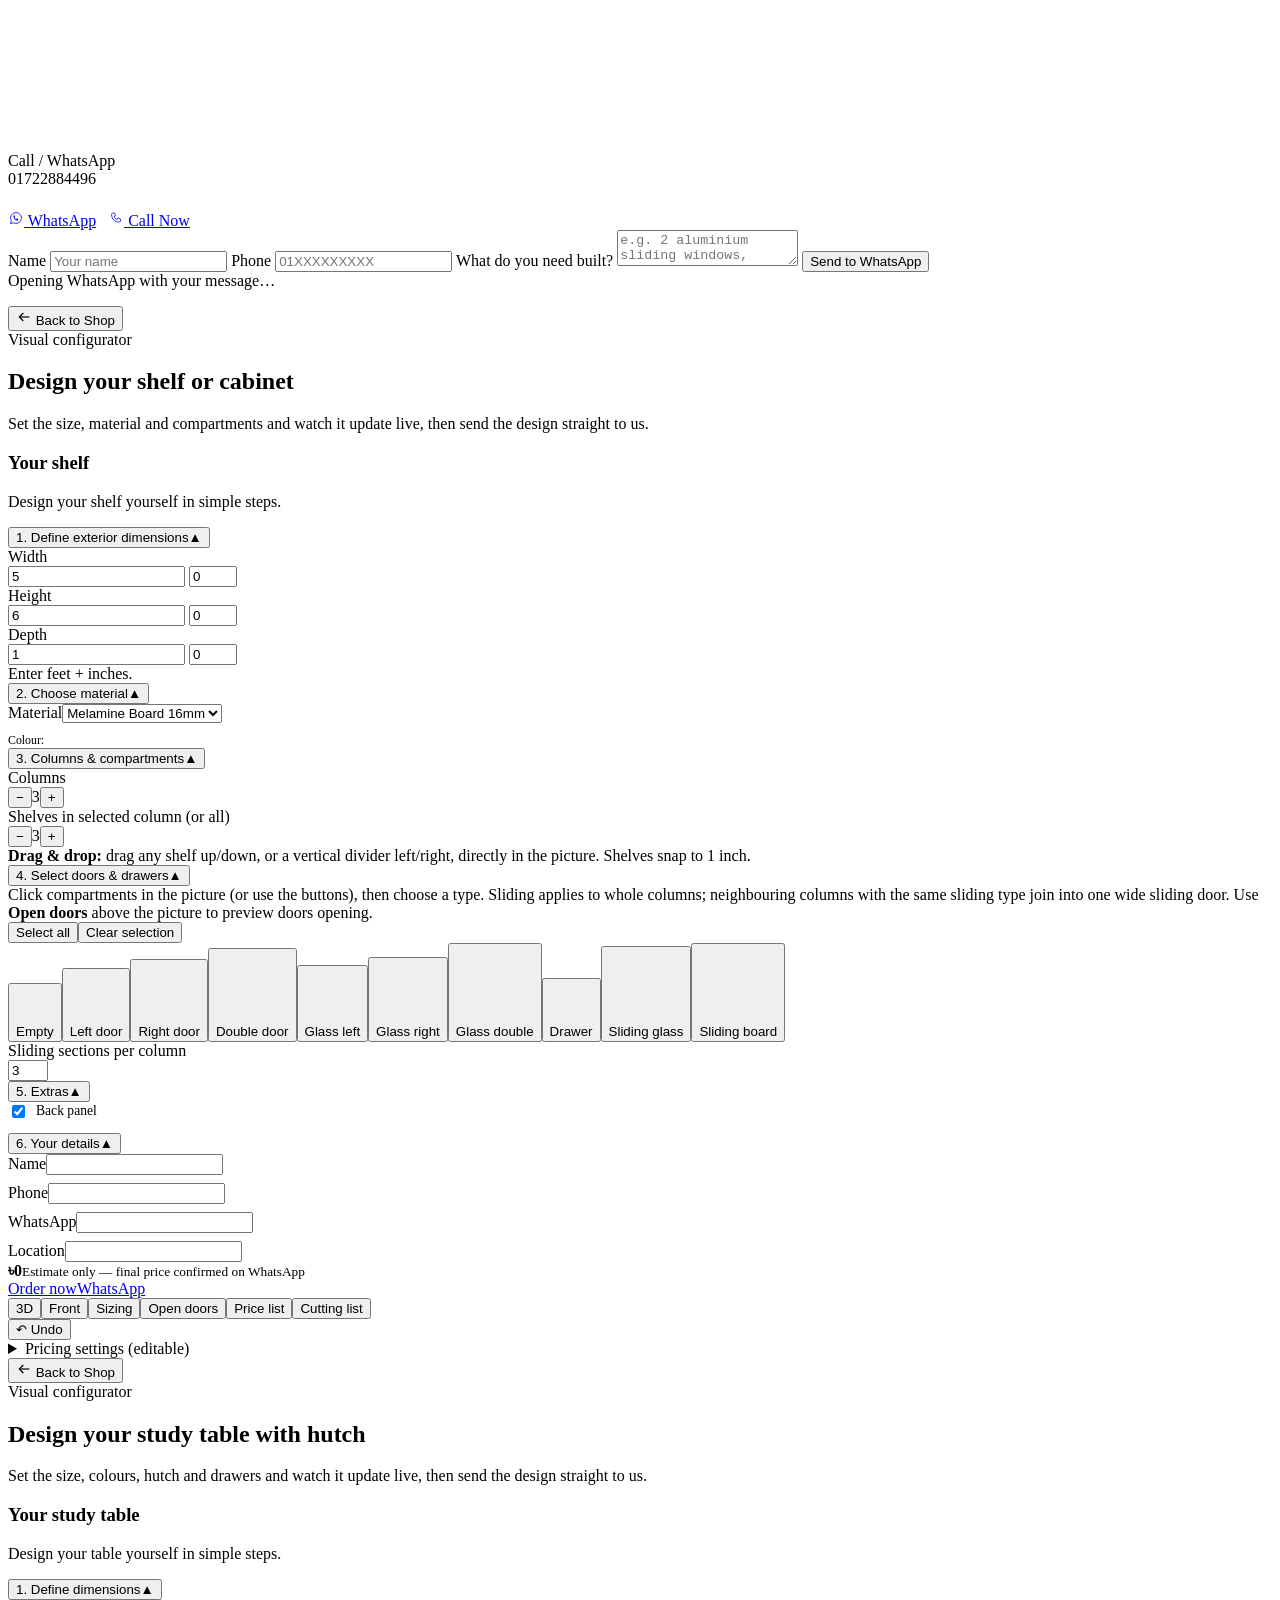
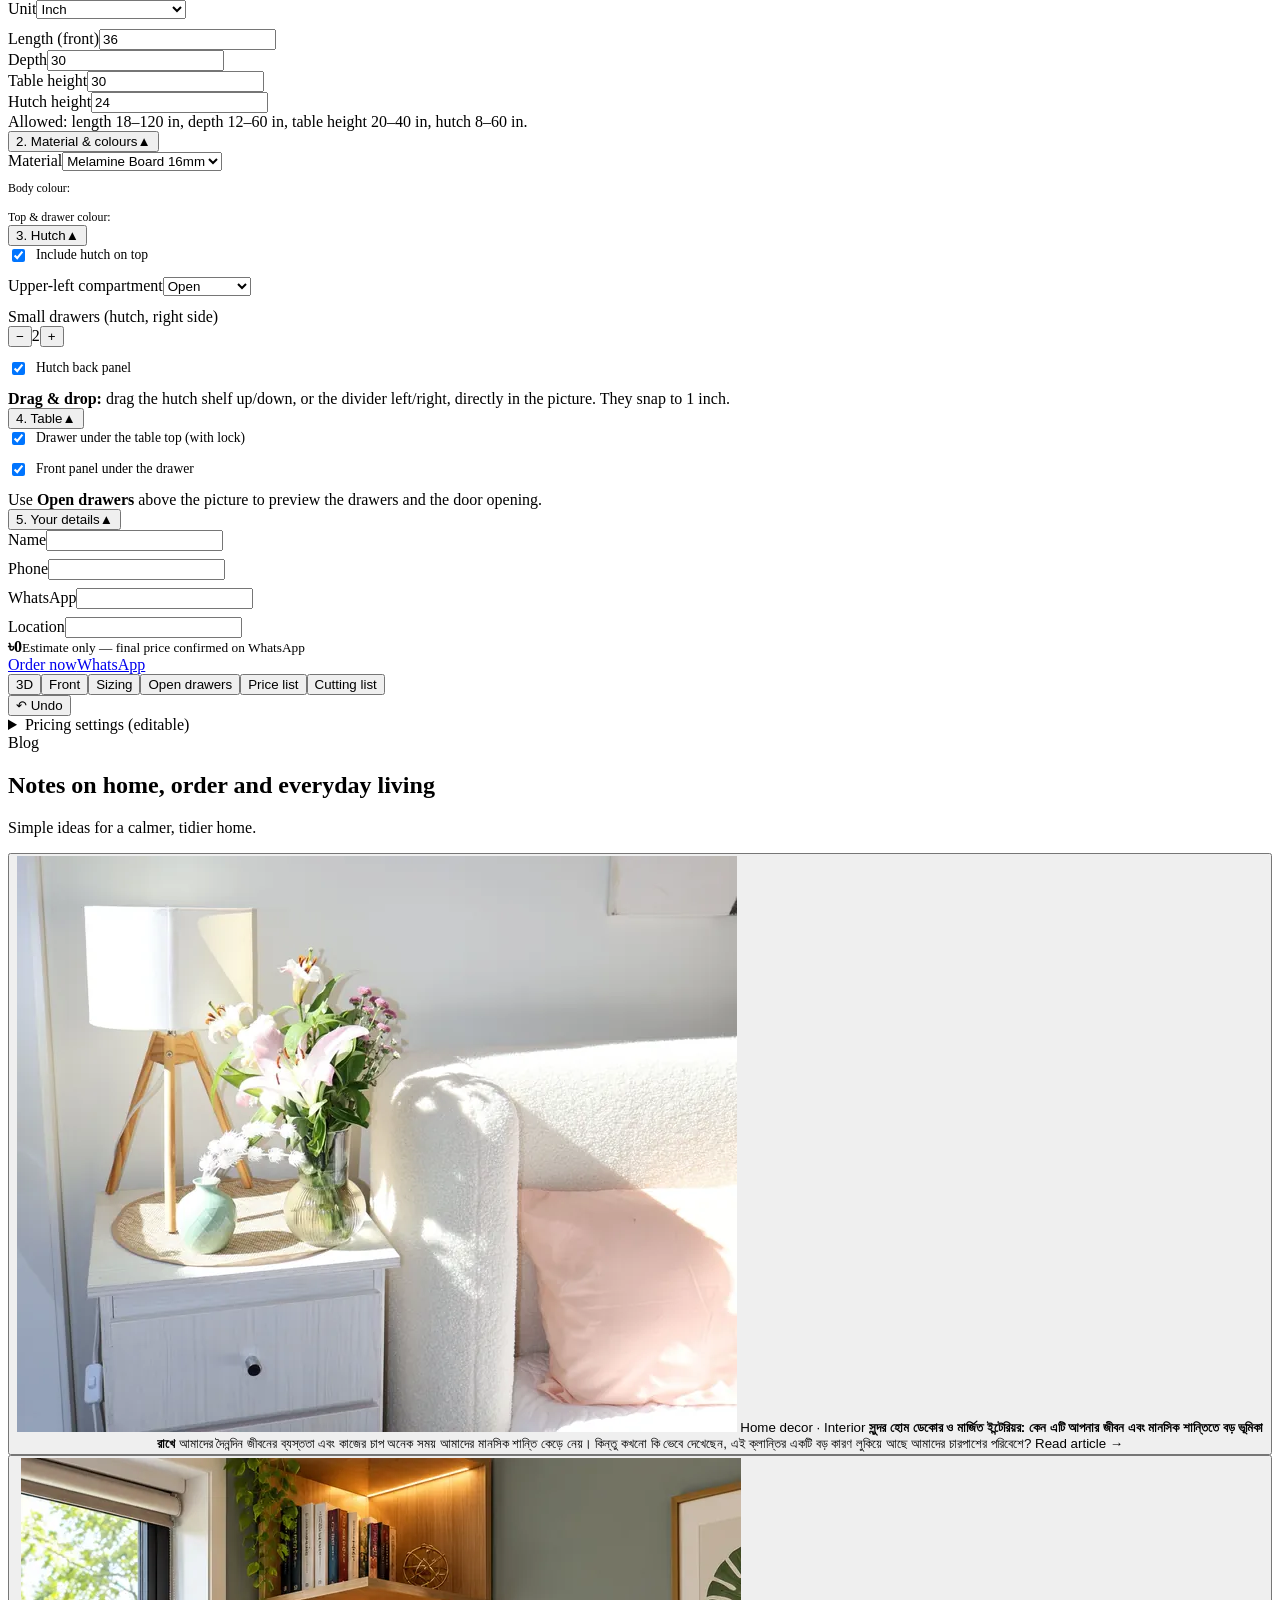
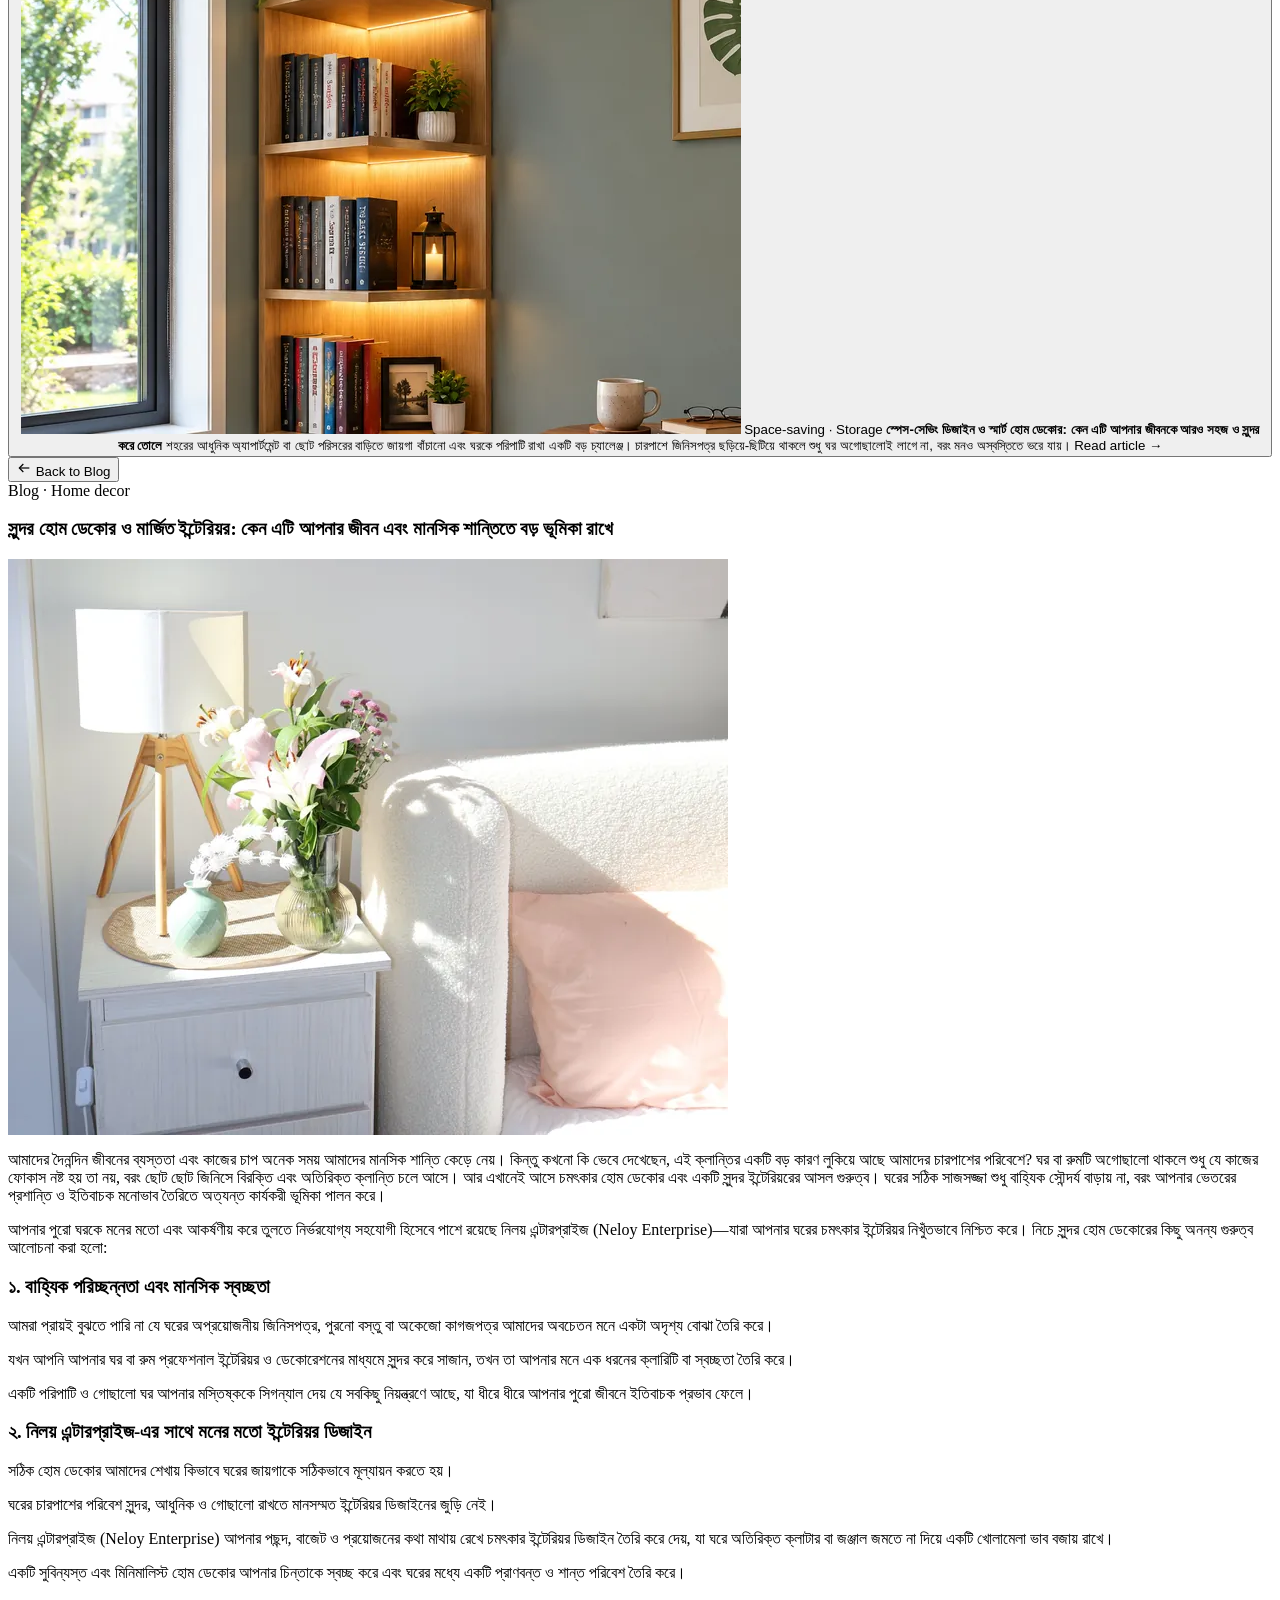
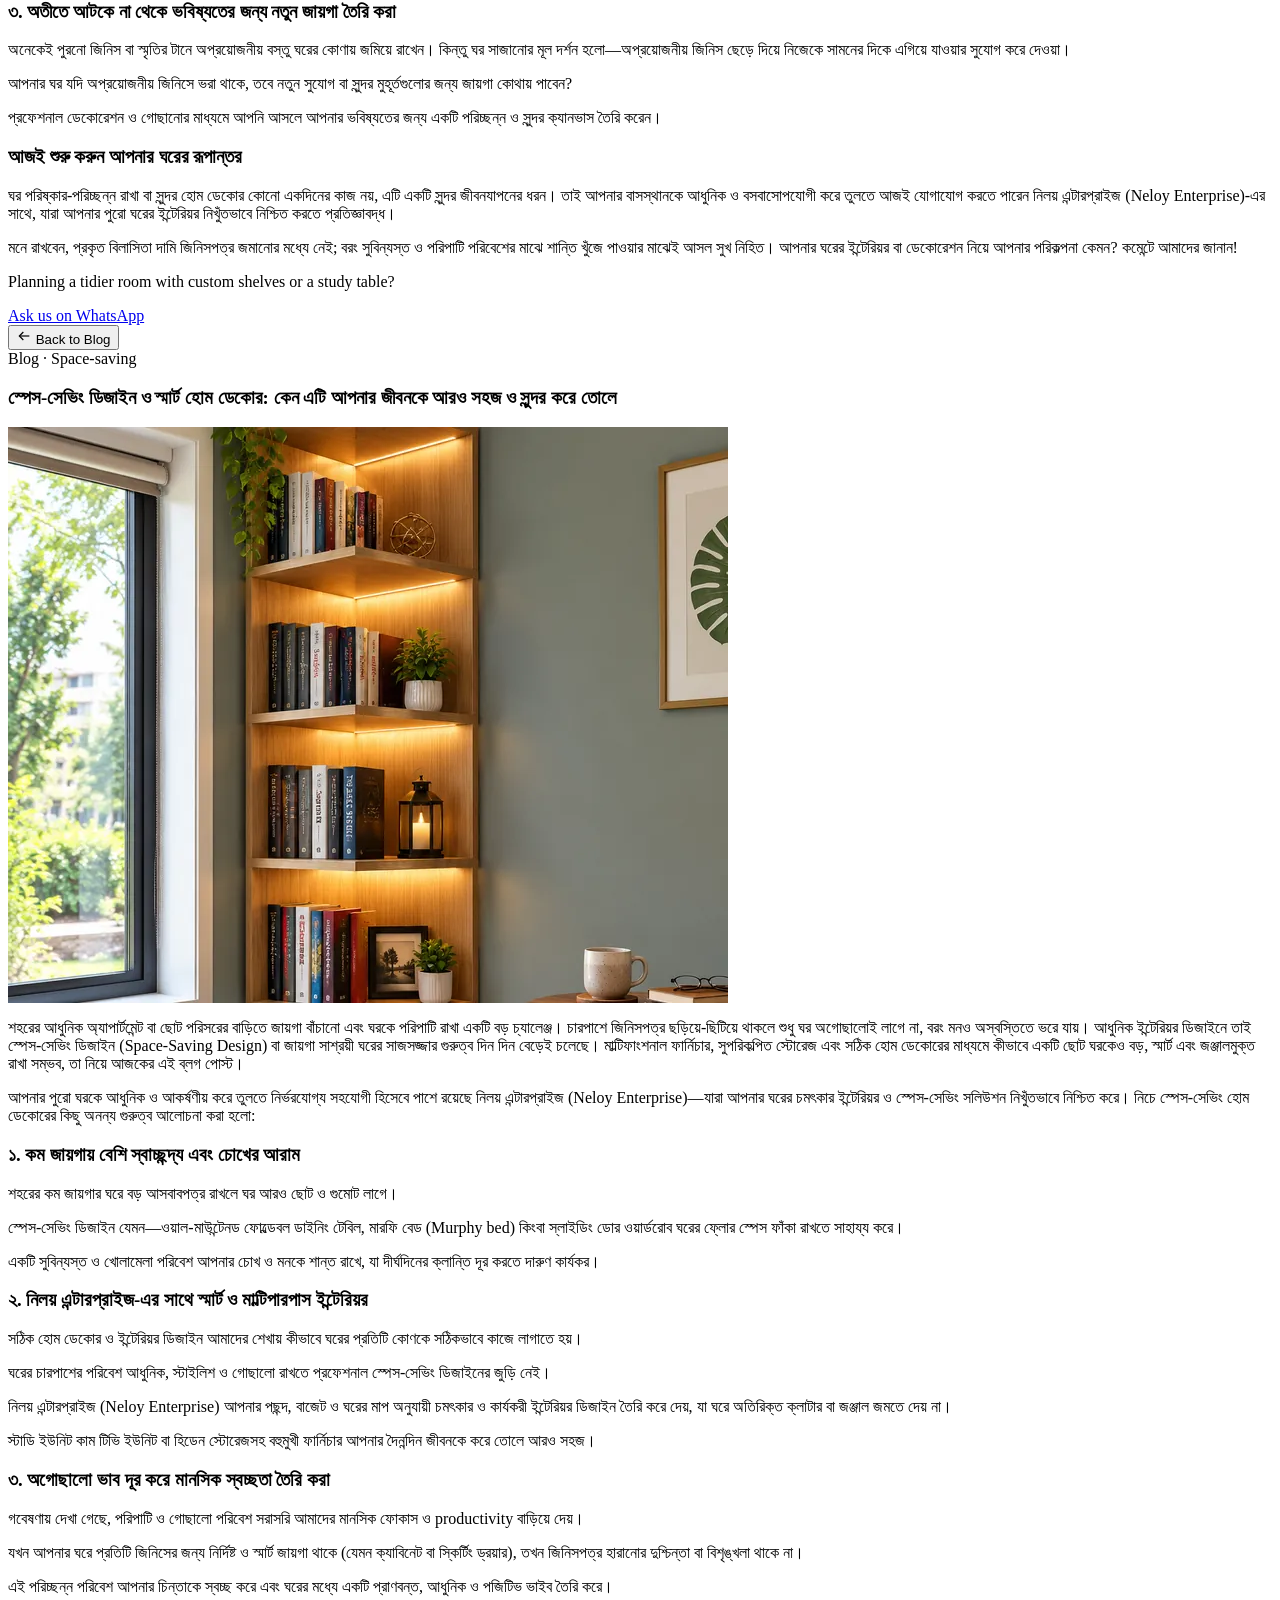
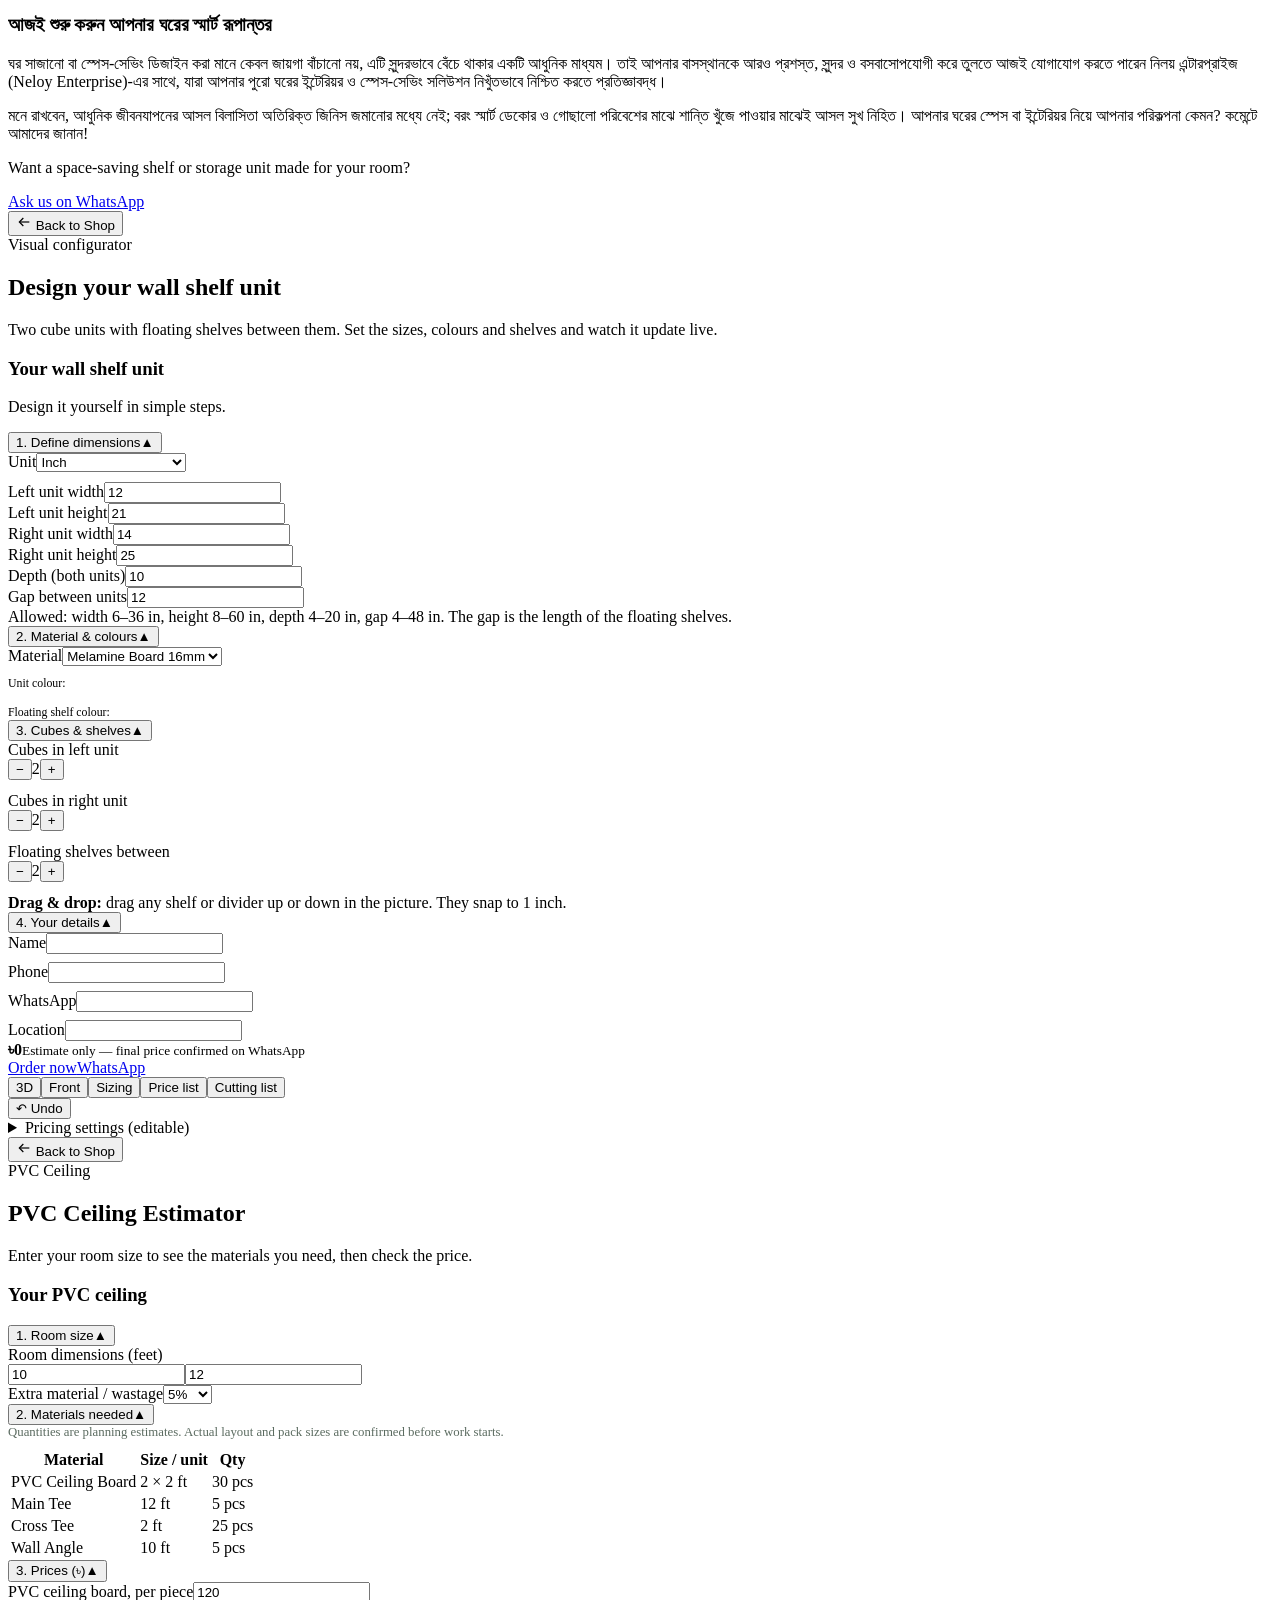
